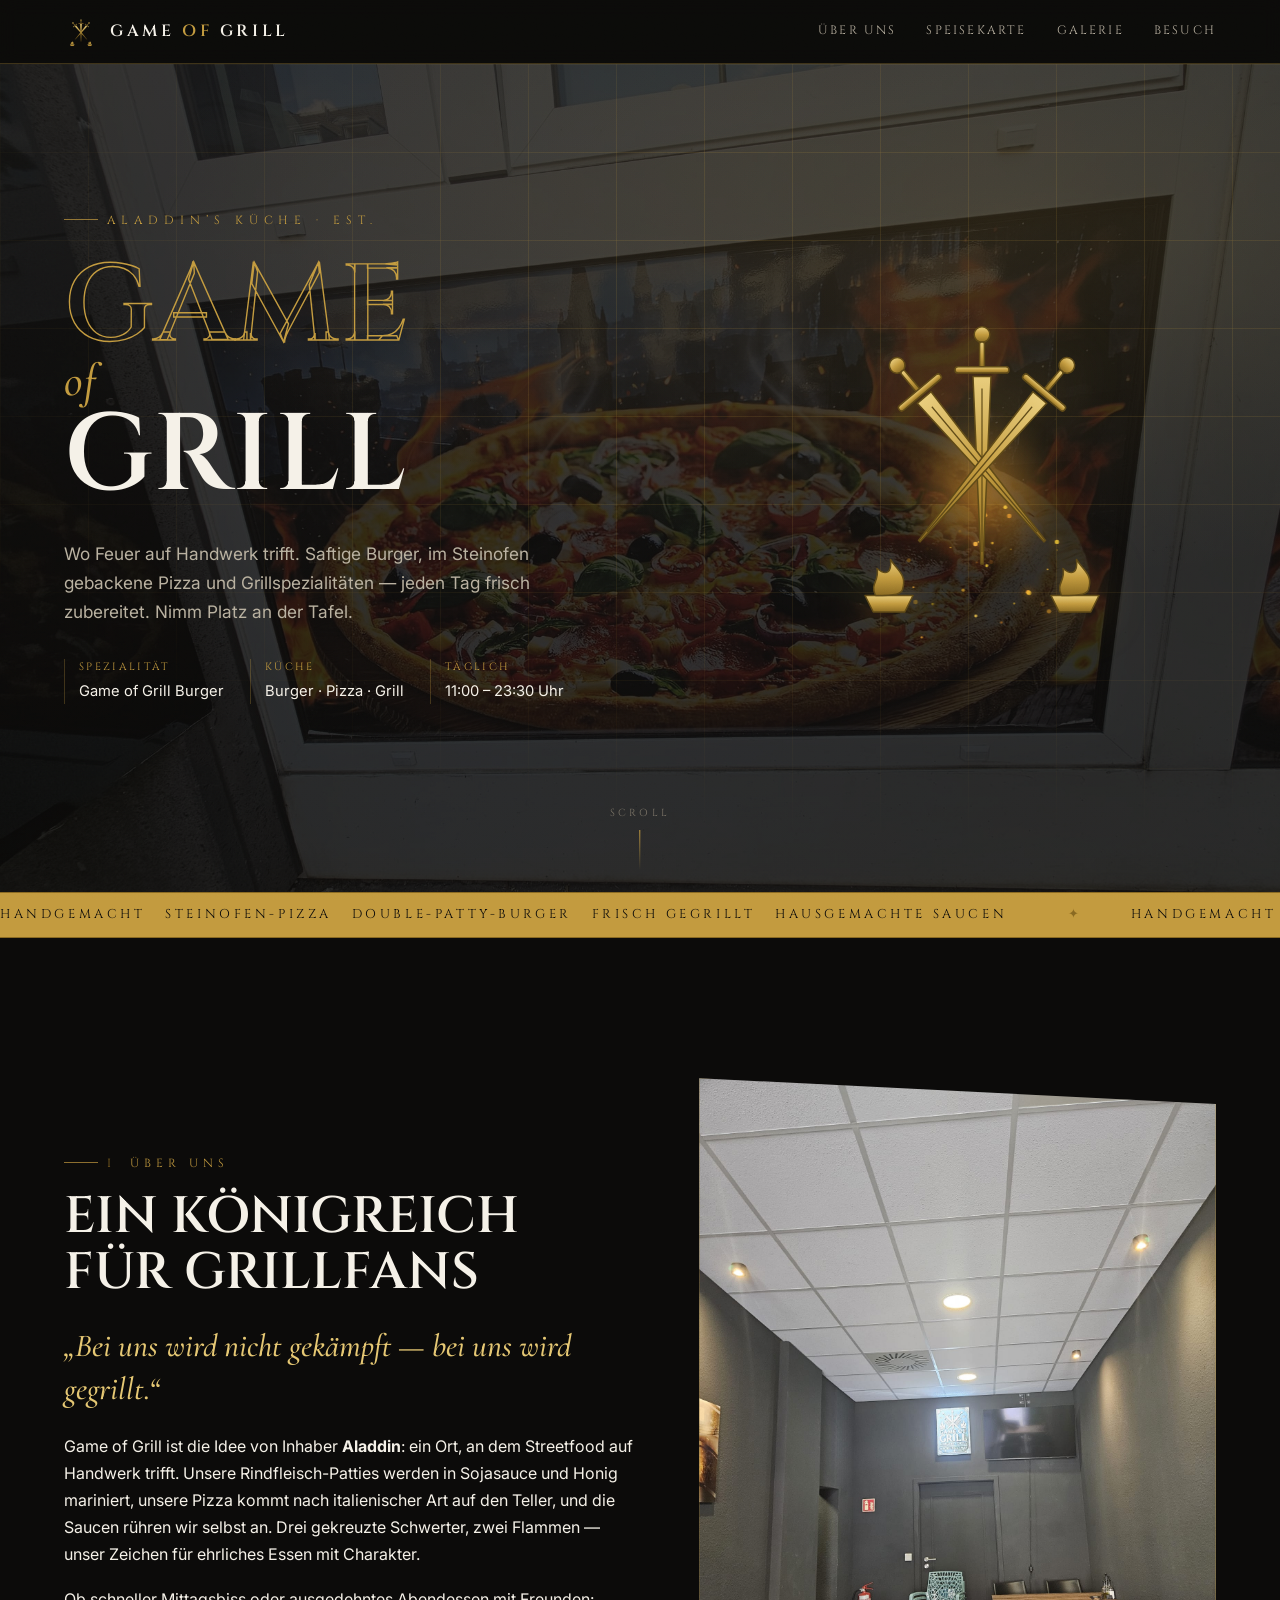
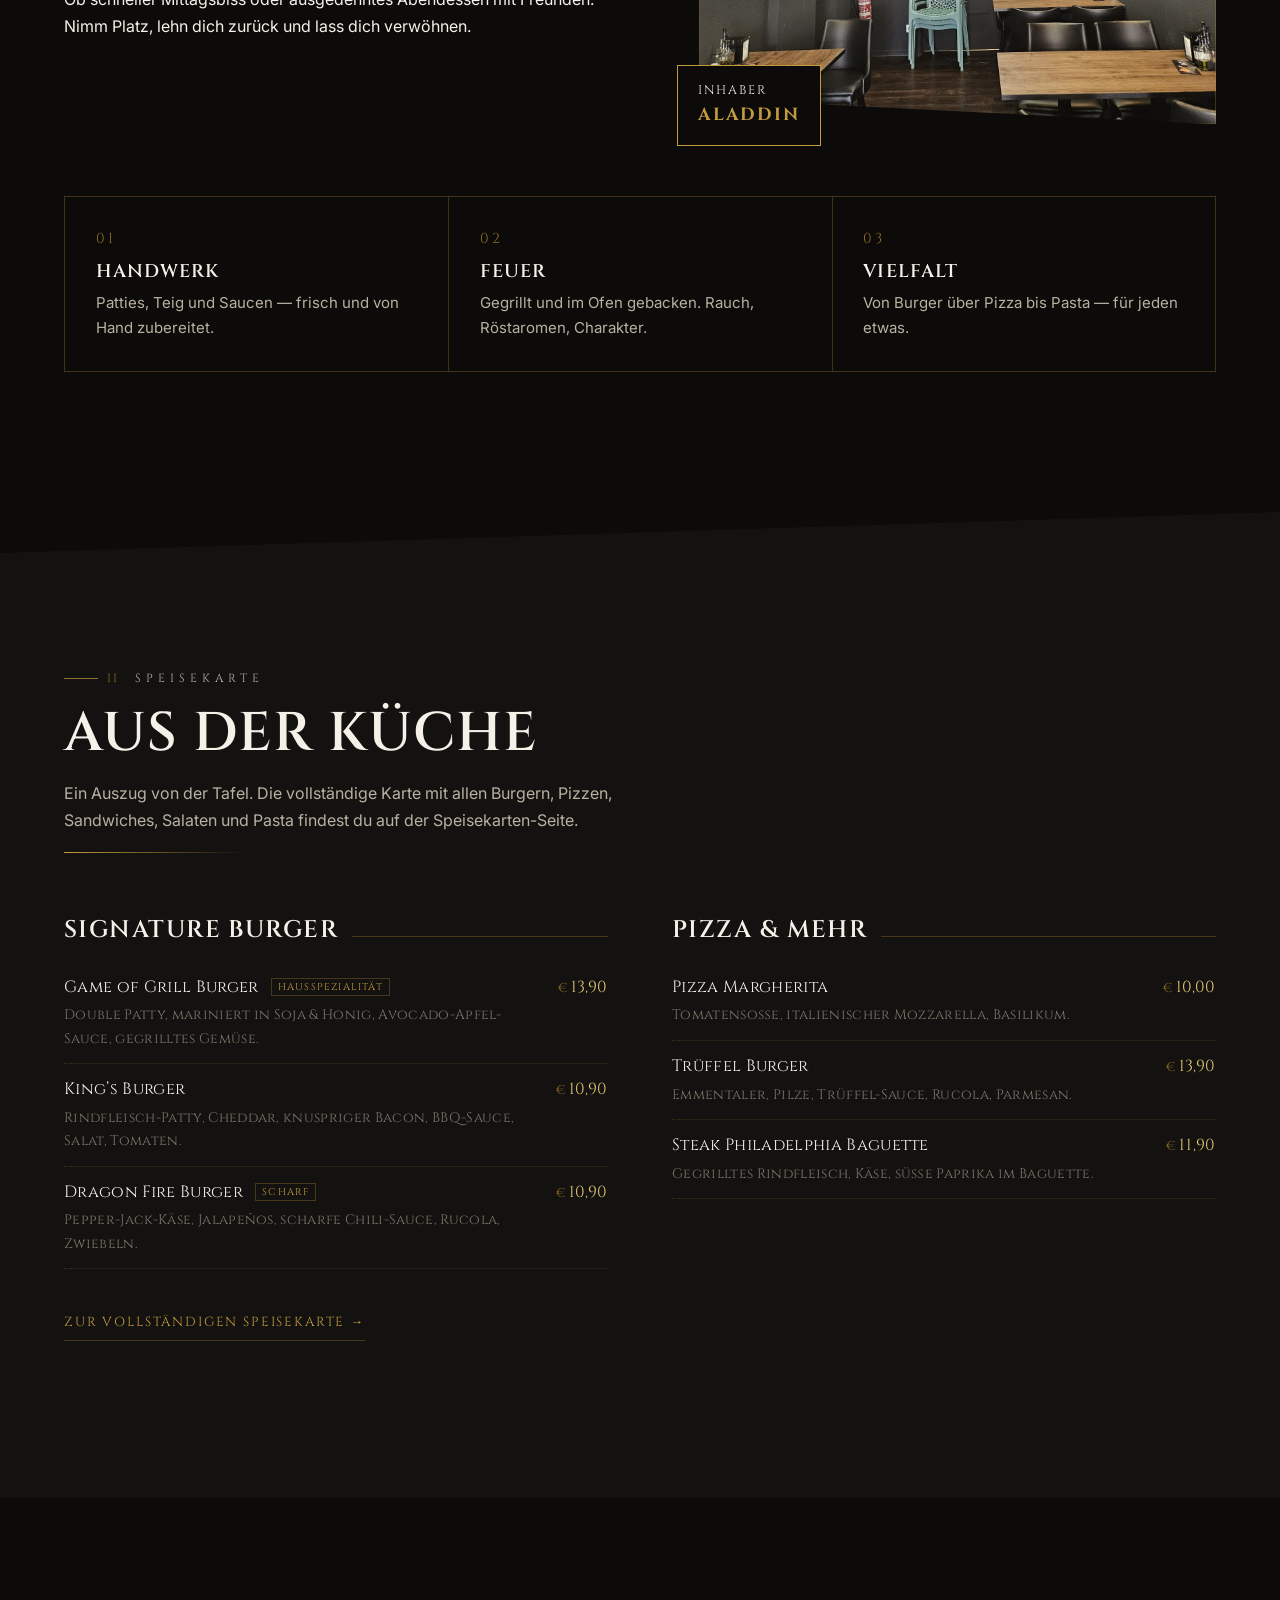
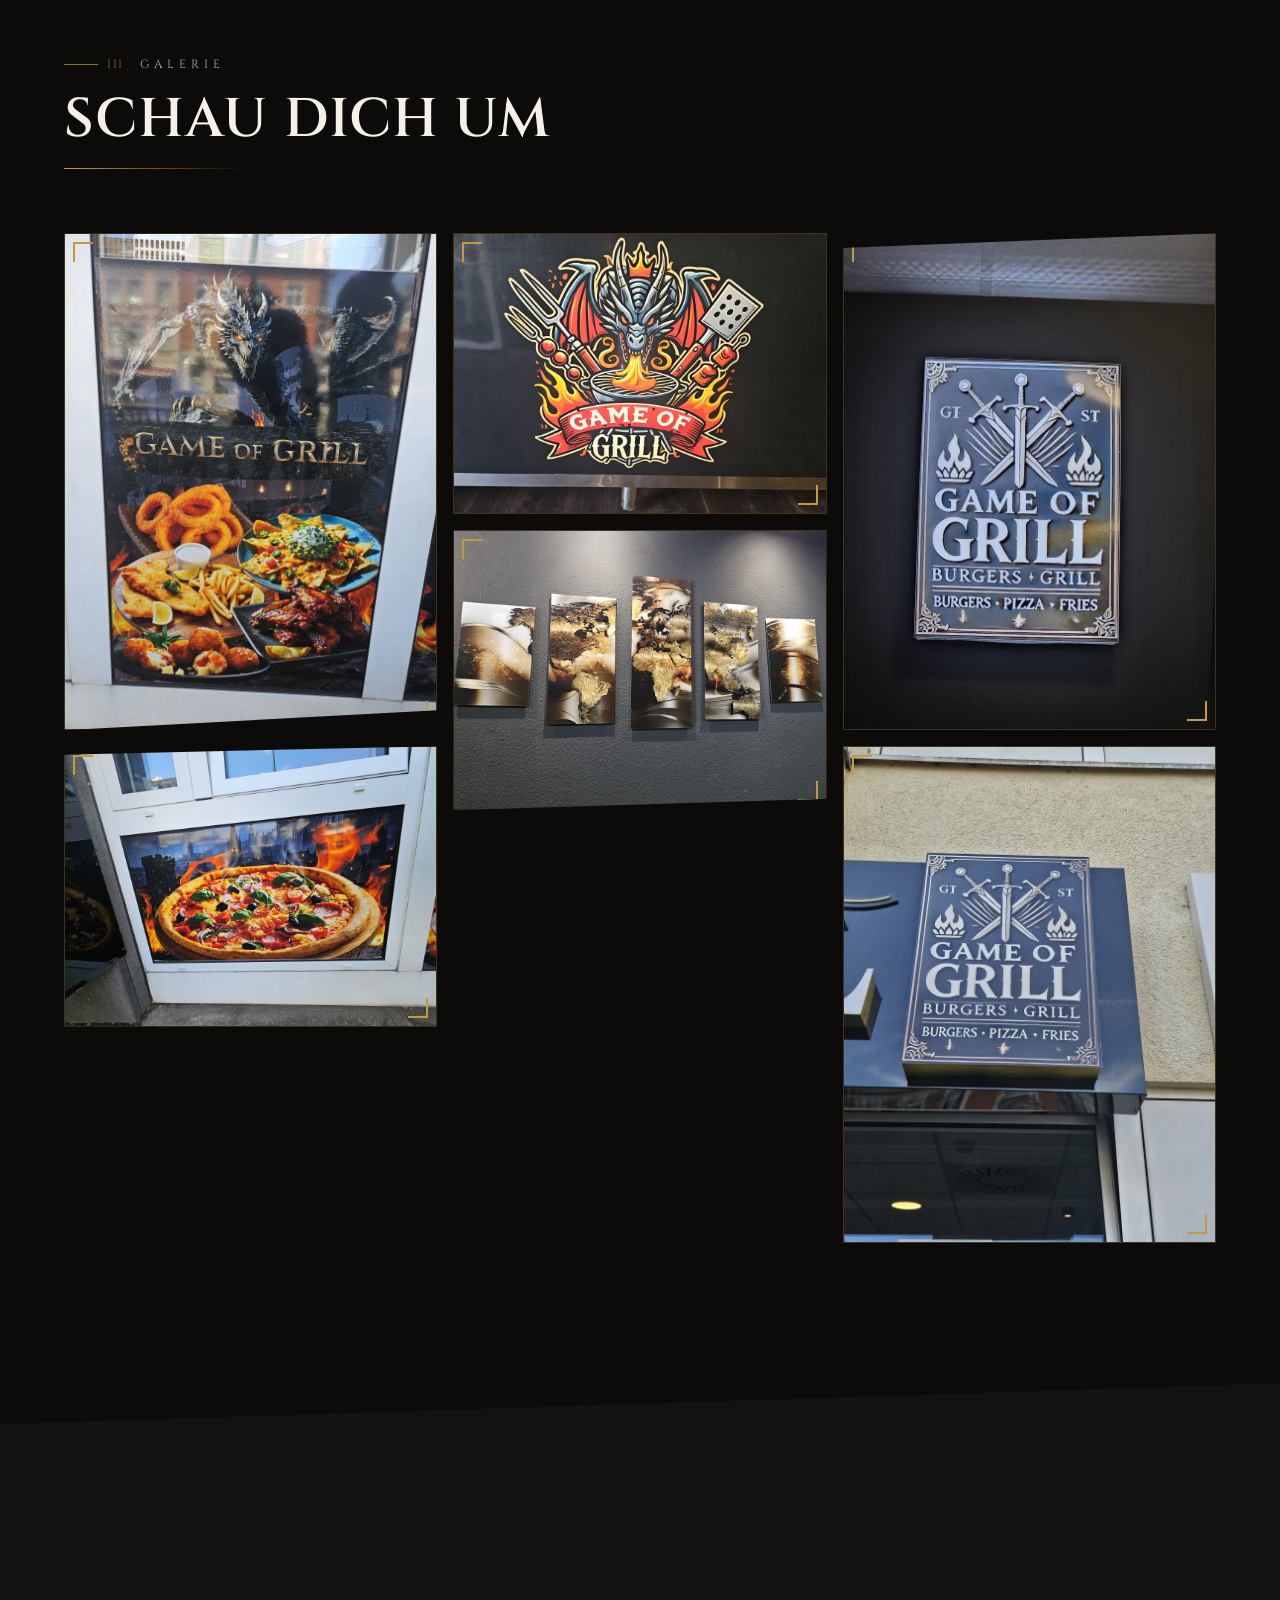
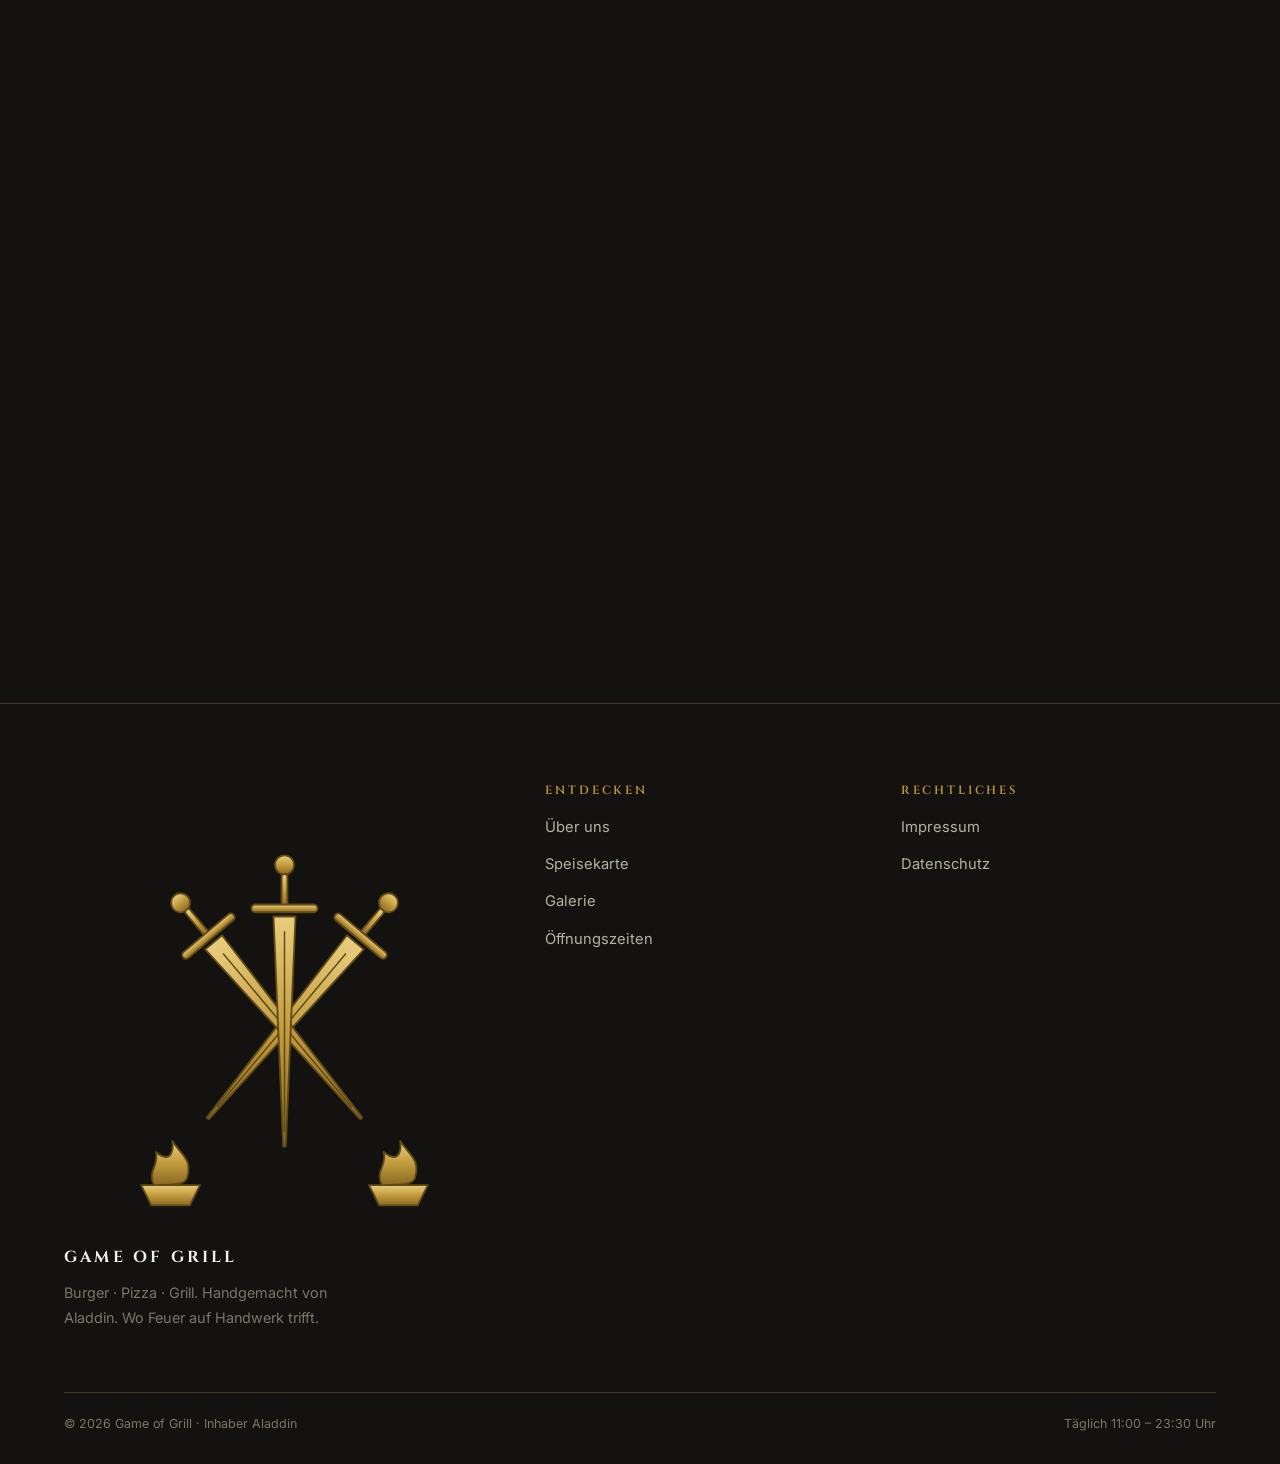
==== index.html @ 2c9c6a8c "Game of Grill Website: Startseite, Speisekarte, Impressum, Datenschutz - Individuelles Design (Schwa" ====
<!DOCTYPE html>
<html lang="de">
<head>
  <meta charset="UTF-8">
  <meta name="viewport" content="width=device-width, initial-scale=1.0">
  <title>Game of Grill — Burger, Pizza & Grill | Aladdin's Küche</title>
  <meta name="description" content="Game of Grill: handgemachte Burger, neapolitanische Pizza, Sandwiches, Pasta & Grillspezialitäten. Täglich frisch von Inhaber Aladdin. Öffnungszeiten 11:00–23:30 Uhr.">
  <meta name="theme-color" content="#0c0b0a">
  <link rel="icon" href="assets/favicon.svg" type="image/svg+xml">
  <link rel="canonical" href="https://www.game-of-grill.de/">

  <!-- Open Graph / Social -->
  <meta property="og:type" content="restaurant.restaurant">
  <meta property="og:title" content="Game of Grill — Burger, Pizza & Grill">
  <meta property="og:description" content="Handgemachte Burger, Pizza & Grillspezialitäten. Täglich 11:00–23:30 Uhr.">
  <meta property="og:image" content="images/poster-dragon-food.jpg">
  <meta property="og:locale" content="de_DE">

  <!-- Fonts -->
  <link rel="preconnect" href="https://fonts.googleapis.com">
  <link rel="preconnect" href="https://fonts.gstatic.com" crossorigin>
  <link href="https://fonts.googleapis.com/css2?family=Cinzel:wght@500;600;700&family=Cormorant+Garamond:ital,wght@0,500;0,600;1,500&family=Inter:wght@400;500;600&display=swap" rel="stylesheet">

  <link rel="stylesheet" href="css/style.css">

  <!-- SEO: strukturierte Daten -->
  <script type="application/ld+json">
  {
    "@context": "https://schema.org",
    "@type": "Restaurant",
    "name": "Game of Grill",
    "servesCuisine": ["Burger", "Pizza", "Grill", "Sandwiches", "Pasta"],
    "priceRange": "€€",
    "image": "images/poster-dragon-food.jpg",
    "url": "https://www.game-of-grill.de/",
    "email": "PLATZHALTER@game-of-grill.de",
    "founder": "Aladdin",
    "openingHoursSpecification": [{
      "@type": "OpeningHoursSpecification",
      "dayOfWeek": ["Monday","Tuesday","Wednesday","Thursday","Friday","Saturday","Sunday"],
      "opens": "11:00", "closes": "23:30"
    }],
    "address": {
      "@type": "PostalAddress",
      "streetAddress": "PLATZHALTER Straße & Hausnummer",
      "postalCode": "PLZ",
      "addressLocality": "Ort",
      "addressCountry": "DE"
    }
  }
  </script>
</head>
<body>

<!-- ============ NAV ============ -->
<header class="nav" id="nav">
  <a class="nav__brand" href="index.html" aria-label="Game of Grill Startseite">
    <img src="assets/emblem.svg" alt="" width="34" style="display:block">
    <b>Game <span>of</span> Grill</b>
  </a>
  <nav class="nav__links" id="navLinks" aria-label="Hauptnavigation">
    <a href="#ueber">Über uns</a>
    <a href="speisekarte.html">Speisekarte</a>
    <a href="#galerie">Galerie</a>
    <a href="#besuch">Besuch</a>
  </nav>
  <button class="nav__burger" id="burger" aria-label="Menü öffnen" aria-expanded="false" aria-controls="navLinks">
    <span></span><span></span><span></span>
  </button>
</header>

<!-- ============ HERO ============ -->
<section class="hero" aria-label="Willkommen bei Game of Grill">
  <div class="hero__bg" aria-hidden="true"
       style="position:absolute;inset:0;background:url('images/pizza-fire.jpg') center/cover no-repeat;opacity:.16;filter:grayscale(.2) contrast(1.05)"></div>
  <div class="hero__grid-lines" aria-hidden="true"></div>

  <div class="hero__inner">
    <div class="hero__copy">
      <p class="eyebrow hero__kicker">Aladdin&rsquo;s Küche &middot; Est.</p>
      <h1>
        <span class="fill">Game</span>
        <span class="of">of</span>
        Grill
      </h1>
      <p class="hero__lede">Wo Feuer auf Handwerk trifft. Saftige Burger, im Steinofen gebackene Pizza und Grillspezialitäten &mdash; jeden Tag frisch zubereitet. Nimm Platz an der Tafel.</p>

      <dl class="hero__meta">
        <div><dt>Spezialität</dt><dd>Game of Grill Burger</dd></div>
        <div><dt>Küche</dt><dd>Burger &middot; Pizza &middot; Grill</dd></div>
        <div><dt>Täglich</dt><dd>11:00 &ndash; 23:30 Uhr</dd></div>
      </dl>
    </div>

    <!-- Animiertes Wappen: Schwerter fächern auf, Flammen flackern, Glut steigt -->
    <div class="hero__crest" aria-hidden="true">
      <canvas id="embers"></canvas>
      <svg viewBox="0 0 240 250" class="crest-draw">
        <defs>
          <linearGradient id="hGold" x1="0" y1="0" x2="0" y2="1">
            <stop offset="0" stop-color="#e9cd7c"/><stop offset=".5" stop-color="#c39b3f"/><stop offset="1" stop-color="#8a6a22"/>
          </linearGradient>
          <g id="hero-sword" fill="url(#hGold)" stroke="#5f4a17" stroke-width="1" stroke-linejoin="round">
            <circle cx="120" cy="44" r="5.2"/>
            <rect x="118.4" y="49" width="3.2" height="18" rx="1.4"/>
            <rect x="102" y="65.5" width="36" height="4.2" rx="2.1"/>
            <path d="M114 72 L126 72 L120.7 197 L119.3 197 Z"/>
            <line x1="120" y1="80" x2="120" y2="189" stroke="#5f4a17" stroke-width=".8"/>
          </g>
          <g id="hero-brazier" fill="url(#hGold)" stroke="#5f4a17" stroke-width="1" stroke-linejoin="round">
            <path d="M-16 12 L16 12 L10.5 23 L-10.5 23 Z"/>
            <path class="flame-flicker" d="M-9 12 C-13 4 -6 2 -8 -6 C-2 -1 2 -3 1 -12 C6 -4 12 -2 9 8 C8 11 5 12 -9 12 Z"/>
          </g>
        </defs>

        <use href="#hero-sword" opacity="0">
          <animate attributeName="opacity" from="0" to="1" dur=".5s" begin=".15s" fill="freeze"/>
        </use>
        <use href="#hero-sword" opacity="0">
          <animate attributeName="opacity" from="0" to="1" dur=".4s" begin=".45s" fill="freeze"/>
          <animateTransform attributeName="transform" type="rotate" from="0 120 132" to="-40 120 132"
            dur=".9s" begin=".45s" fill="freeze" calcMode="spline" keyTimes="0;1" keySplines=".2 .7 .2 1"/>
        </use>
        <use href="#hero-sword" opacity="0">
          <animate attributeName="opacity" from="0" to="1" dur=".4s" begin=".45s" fill="freeze"/>
          <animateTransform attributeName="transform" type="rotate" from="0 120 132" to="40 120 132"
            dur=".9s" begin=".45s" fill="freeze" calcMode="spline" keyTimes="0;1" keySplines=".2 .7 .2 1"/>
        </use>
        <use href="#hero-brazier" transform="translate(58 206)" opacity="0">
          <animate attributeName="opacity" from="0" to="1" dur=".6s" begin="1.1s" fill="freeze"/>
        </use>
        <use href="#hero-brazier" transform="translate(182 206)" opacity="0">
          <animate attributeName="opacity" from="0" to="1" dur=".6s" begin="1.25s" fill="freeze"/>
        </use>
      </svg>
    </div>
  </div>

  <div class="scroll-cue" aria-hidden="true">Scroll<span></span></div>
</section>

<!-- ============ MARQUEE ============ -->
<div class="marquee" aria-hidden="true">
  <div class="marquee__track">
    <span>Handgemacht&nbsp;&nbsp; Steinofen-Pizza&nbsp;&nbsp; Double-Patty-Burger&nbsp;&nbsp; Frisch gegrillt&nbsp;&nbsp; Hausgemachte Saucen&nbsp;&nbsp;</span>
    <span>Handgemacht&nbsp;&nbsp; Steinofen-Pizza&nbsp;&nbsp; Double-Patty-Burger&nbsp;&nbsp; Frisch gegrillt&nbsp;&nbsp; Hausgemachte Saucen&nbsp;&nbsp;</span>
  </div>
</div>

<!-- ============ ÜBER UNS ============ -->
<section class="section" id="ueber">
  <div class="wrap">
    <div class="about">
      <div class="about__body reveal">
        <p class="eyebrow"><span class="roman">I</span> &nbsp;Über uns</p>
        <h2>Ein Königreich für Grillfans</h2>
        <p class="editor-quote">&bdquo;Bei uns wird nicht gekämpft &mdash; bei uns wird gegrillt.&ldquo;</p>
        <p>Game of Grill ist die Idee von Inhaber <strong>Aladdin</strong>: ein Ort, an dem Streetfood auf Handwerk trifft. Unsere Rindfleisch-Patties werden in Sojasauce und Honig mariniert, unsere Pizza kommt nach italienischer Art auf den Teller, und die Saucen rühren wir selbst an. Drei gekreuzte Schwerter, zwei Flammen &mdash; unser Zeichen für ehrliches Essen mit Charakter.</p>
        <p>Ob schneller Mittagsbiss oder ausgedehntes Abendessen mit Freunden: Nimm Platz, lehn dich zurück und lass dich verwöhnen.</p>
      </div>
      <div class="about__figure reveal">
        <div class="frame">
          <img src="images/interior.jpg" alt="Gemütlicher Gastraum von Game of Grill mit Holztischen, dunklen Wänden und beleuchtetem Logo-Schild">
        </div>
        <div class="tag">Inhaber<b>Aladdin</b></div>
      </div>
    </div>

    <div class="values reveal">
      <div class="val"><div class="num">01</div><h3>Handwerk</h3><p>Patties, Teig und Saucen &mdash; frisch und von Hand zubereitet.</p></div>
      <div class="val"><div class="num">02</div><h3>Feuer</h3><p>Gegrillt und im Ofen gebacken. Rauch, Röstaromen, Charakter.</p></div>
      <div class="val"><div class="num">03</div><h3>Vielfalt</h3><p>Von Burger über Pizza bis Pasta &mdash; für jeden etwas.</p></div>
    </div>
  </div>
</section>

<!-- ============ SPEISEKARTE-TEASER ============ -->
<section class="section section--ink2 cut-top" id="karte">
  <div class="wrap">
    <div class="section__head reveal">
      <p class="eyebrow"><span class="roman">II</span> &nbsp;Speisekarte</p>
      <h2>Aus der Küche</h2>
      <p>Ein Auszug von der Tafel. Die vollständige Karte mit allen Burgern, Pizzen, Sandwiches, Salaten und Pasta findest du auf der Speisekarten-Seite.</p>
      <div class="rule"></div>
    </div>

    <div class="menu reveal">
      <div class="menu__col">
        <div class="menu__cat"><h3>Signature Burger</h3><span class="ln"></span></div>
        <div class="dish">
          <div class="dish__name">Game of Grill Burger <span class="flag">Hausspezialität</span>
            <p class="dish__desc">Double Patty, mariniert in Soja &amp; Honig, Avocado-Apfel-Sauce, gegrilltes Gemüse.</p></div>
          <div class="dish__price">13,90</div>
        </div>
        <div class="dish">
          <div class="dish__name">King&rsquo;s Burger
            <p class="dish__desc">Rindfleisch-Patty, Cheddar, knuspriger Bacon, BBQ-Sauce, Salat, Tomaten.</p></div>
          <div class="dish__price">10,90</div>
        </div>
        <div class="dish">
          <div class="dish__name">Dragon Fire Burger <span class="flag">scharf</span>
            <p class="dish__desc">Pepper-Jack-Käse, Jalapeños, scharfe Chili-Sauce, Rucola, Zwiebeln.</p></div>
          <div class="dish__price">10,90</div>
        </div>
      </div>

      <div class="menu__col">
        <div class="menu__cat"><h3>Pizza &amp; mehr</h3><span class="ln"></span></div>
        <div class="dish">
          <div class="dish__name">Pizza Margherita
            <p class="dish__desc">Tomatensoße, italienischer Mozzarella, Basilikum.</p></div>
          <div class="dish__price">10,00</div>
        </div>
        <div class="dish">
          <div class="dish__name">Trüffel Burger
            <p class="dish__desc">Emmentaler, Pilze, Trüffel-Sauce, Rucola, Parmesan.</p></div>
          <div class="dish__price">13,90</div>
        </div>
        <div class="dish">
          <div class="dish__name">Steak Philadelphia Baguette
            <p class="dish__desc">Gegrilltes Rindfleisch, Käse, süße Paprika im Baguette.</p></div>
          <div class="dish__price">11,90</div>
        </div>
      </div>
    </div>

    <p style="margin-top:38px">
      <a href="speisekarte.html" class="legal-back" style="display:inline-flex;align-items:center;gap:10px;font-family:var(--serif);letter-spacing:.14em;text-transform:uppercase;font-size:.82rem;color:var(--gold);border-bottom:1px solid var(--line);padding-bottom:6px">
        Zur vollständigen Speisekarte &rarr;
      </a>
    </p>
  </div>
</section>

<!-- ============ GALERIE ============ -->
<section class="section" id="galerie">
  <div class="wrap">
    <div class="section__head reveal">
      <p class="eyebrow"><span class="roman">III</span> &nbsp;Galerie</p>
      <h2>Schau dich um</h2>
      <div class="rule"></div>
    </div>
    <div class="gallery reveal">
      <figure><img src="images/poster-dragon-food.jpg" alt="Game of Grill Werbeplakat mit Drache über einer Auswahl an Onion Rings, Nachos, Fish &amp; Chips und Chicken Wings"><figcaption>Die Auswahl</figcaption></figure>
      <figure><img src="images/pizza-fire.jpg" alt="Frisch gebackene Pizza mit Salami, Oliven und Basilikum vor Flammen und mittelalterlicher Stadtkulisse"><figcaption>Pizza aus dem Ofen</figcaption></figure>
      <figure><img src="images/dragon-logo.jpg" alt="Illustriertes Game of Grill Drachen-Logo mit Grillbesteck, Flammen und Schriftbanner"><figcaption>Unser Drache</figcaption></figure>
      <figure><img src="images/wall-art-worldmap.jpg" alt="Goldene Weltkarten-Wandkunst auf Glas im Gastraum von Game of Grill"><figcaption>Details im Laden</figcaption></figure>
      <figure><img src="images/emblem-sign.jpg" alt="Wappenschild mit drei gekreuzten Schwertern und Flammen sowie Schriftzug Game of Grill Burgers Pizza Fries"><figcaption>Das Wappen</figcaption></figure>
      <figure><img src="images/storefront-sign.jpg" alt="Außenschild von Game of Grill an der Fassade mit Schwerter-Wappen und Schriftzug"><figcaption>Vor der Tür</figcaption></figure>
    </div>
  </div>
</section>

<!-- ============ BESUCH / STANDORT ============ -->
<section class="section section--ink2 cut-top" id="besuch">
  <div class="wrap">
    <div class="section__head reveal">
      <p class="eyebrow"><span class="roman">IV</span> &nbsp;Besuch uns</p>
      <h2>Öffnungszeiten &amp; Standort</h2>
      <div class="rule"></div>
    </div>

    <div class="info reveal">
      <div class="hours">
        <div class="hours__row" data-day="1"><span class="day">Montag</span><span class="time">11:00 – 23:30</span></div>
        <div class="hours__row" data-day="2"><span class="day">Dienstag</span><span class="time">11:00 – 23:30</span></div>
        <div class="hours__row" data-day="3"><span class="day">Mittwoch</span><span class="time">11:00 – 23:30</span></div>
        <div class="hours__row" data-day="4"><span class="day">Donnerstag</span><span class="time">11:00 – 23:30</span></div>
        <div class="hours__row" data-day="5"><span class="day">Freitag</span><span class="time">11:00 – 23:30</span></div>
        <div class="hours__row" data-day="6"><span class="day">Samstag</span><span class="time">11:00 – 23:30</span></div>
        <div class="hours__row" data-day="0"><span class="day">Sonntag</span><span class="time">11:00 – 23:30</span></div>
      </div>

      <div class="locate">
        <span class="badge-open" id="openBadge"><span class="dot"></span><span id="openText">Öffnungszeiten prüfen</span></span>
        <h3>So findest du uns</h3>
        <address>
          <strong>Game of Grill</strong><br>
          <span style="color:var(--gold-deep)">PLATZHALTER</span> &mdash; Straße &amp; Hausnummer<br>
          <span style="color:var(--gold-deep)">PLZ</span> Ort<br><br>
          Tel.: <span style="color:var(--gold-deep)">PLATZHALTER</span><br>
          E-Mail: <a href="mailto:PLATZHALTER@game-of-grill.de">PLATZHALTER@game-of-grill.de</a>
        </address>
        <p style="color:var(--paper-mute);font-size:.84rem;margin:6px 0 0">Reine Info-Seite &mdash; keine Online-Bestellung. Wir freuen uns auf deinen Besuch vor Ort.</p>
      </div>
    </div>
  </div>
</section>

<!-- ============ FOOTER ============ -->
<footer class="footer">
  <div class="wrap">
    <div class="footer__grid">
      <div class="footer__brand">
        <img src="assets/emblem.svg" alt="Game of Grill Wappen">
        <b>Game of Grill</b>
        <p>Burger &middot; Pizza &middot; Grill. Handgemacht von Aladdin. Wo Feuer auf Handwerk trifft.</p>
      </div>
      <div>
        <h4>Entdecken</h4>
        <ul>
          <li><a href="#ueber">Über uns</a></li>
          <li><a href="speisekarte.html">Speisekarte</a></li>
          <li><a href="#galerie">Galerie</a></li>
          <li><a href="#besuch">Öffnungszeiten</a></li>
        </ul>
      </div>
      <div>
        <h4>Rechtliches</h4>
        <ul>
          <li><a href="impressum.html">Impressum</a></li>
          <li><a href="datenschutz.html">Datenschutz</a></li>
        </ul>
      </div>
    </div>
    <div class="footer__base">
      <span>&copy; <span id="year">2026</span> Game of Grill &middot; Inhaber Aladdin</span>
      <span>Täglich 11:00 &ndash; 23:30 Uhr</span>
    </div>
  </div>
</footer>

<script src="js/main.js"></script>
</body>
</html>
---- css/style.css ----
/* ============================================================
   GAME OF GRILL — Design System
   Schwarz · Off-White · Dunkelgold. Heraldik trifft Street Food.
   Bewusst gegen den generischen "KI-Look": schräge Schnitte,
   Gravur-Linien, Ledger-Speisekarte statt Card-Grid.
   ============================================================ */

:root {
  --ink:        #0c0b0a;
  --ink-2:      #141210;
  --ink-3:      #1d1a15;
  --paper:      #f5f1e8;
  --paper-dim:  #b9b1a0;
  --paper-mute: #7c7568;
  --gold:       #c39b3f;
  --gold-hi:    #e6c874;
  --gold-deep:  #8a6a22;
  --gold-soft:  rgba(195,155,63,.14);
  --line:       rgba(195,155,63,.28);

  --serif:  "Cinzel", "Trajan Pro", Georgia, serif;
  --editor: "Cormorant Garamond", Georgia, serif;
  --sans:   "Inter", system-ui, -apple-system, "Segoe UI", sans-serif;

  --wrap: 1180px;
  --gutter: clamp(20px, 5vw, 68px);
}

/* ---------- Reset-ish ---------- */
*, *::before, *::after { box-sizing: border-box; }
html { scroll-behavior: smooth; -webkit-text-size-adjust: 100%; }
body {
  margin: 0;
  background: var(--ink);
  color: var(--paper);
  font-family: var(--sans);
  font-size: clamp(16px, 1.05vw, 18px);
  line-height: 1.7;
  font-weight: 400;
  overflow-x: hidden;
  -webkit-font-smoothing: antialiased;
}
img { max-width: 100%; display: block; }
a { color: inherit; text-decoration: none; }
h1, h2, h3, h4 { font-family: var(--serif); font-weight: 600; line-height: 1.1; margin: 0; }
p { margin: 0 0 1.1em; }

/* subtile Körnung gegen die "flache CSS-Fläche" */
body::before {
  content: "";
  position: fixed; inset: 0;
  pointer-events: none; z-index: 9999;
  opacity: .05; mix-blend-mode: overlay;
  background-image: url("data:image/svg+xml;utf8,<svg xmlns='http://www.w3.org/2000/svg' width='140' height='140'><filter id='n'><feTurbulence type='fractalNoise' baseFrequency='0.9' numOctaves='2'/></filter><rect width='100%25' height='100%25' filter='url(%23n)'/></svg>");
}

.wrap { width: min(var(--wrap), 100% - var(--gutter) * 2); margin-inline: auto; }
.eyebrow {
  font-family: var(--serif);
  font-size: .74rem; letter-spacing: .42em; text-transform: uppercase;
  color: var(--gold); margin: 0 0 1rem;
  display: inline-flex; align-items: center; gap: .8em;
}
.eyebrow::before { content: ""; width: 34px; height: 1px; background: var(--gold); opacity: .7; }
.roman { color: var(--gold-deep); font-family: var(--serif); letter-spacing: .1em; }

/* schräge Trenner / Kanten */
.cut-top    { clip-path: polygon(0 3.2vw, 100% 0, 100% 100%, 0 100%); }
.cut-bottom { clip-path: polygon(0 0, 100% 0, 100% calc(100% - 3.2vw), 0 100%); }

/* ============================================================
   NAV
   ============================================================ */
.nav {
  position: sticky; top: 0; z-index: 100;
  display: flex; align-items: center; justify-content: space-between;
  padding: 14px var(--gutter);
  background: color-mix(in srgb, var(--ink) 82%, transparent);
  backdrop-filter: blur(9px);
  border-bottom: 1px solid var(--line);
  transition: padding .3s ease, background .3s ease;
}
.nav.shrunk { padding-block: 8px; background: color-mix(in srgb, var(--ink) 94%, transparent); }
.nav__brand { display: flex; align-items: center; gap: 12px; }
.nav__brand svg { width: 34px; height: auto; filter: drop-shadow(0 0 10px rgba(195,155,63,.25)); }
.nav__brand b {
  font-family: var(--serif); font-weight: 600; font-size: 1.02rem;
  letter-spacing: .22em; text-transform: uppercase;
}
.nav__brand span { color: var(--gold); }
.nav__links { display: flex; gap: 30px; align-items: center; }
.nav__links a {
  font-family: var(--serif); font-size: .76rem; letter-spacing: .18em;
  text-transform: uppercase; color: var(--paper-dim);
  position: relative; padding: 4px 0; transition: color .25s;
}
.nav__links a::after {
  content: ""; position: absolute; left: 0; bottom: -2px; height: 1px; width: 0;
  background: var(--gold); transition: width .3s ease;
}
.nav__links a:hover { color: var(--paper); }
.nav__links a:hover::after, .nav__links a[aria-current="page"]::after { width: 100%; }
.nav__links a[aria-current="page"] { color: var(--gold); }
.nav__burger { display: none; background: none; border: 0; cursor: pointer; padding: 6px; }
.nav__burger span { display: block; width: 26px; height: 2px; background: var(--gold); margin: 5px 0; transition: .3s; }

/* ============================================================
   HERO — animierte Motion-Graphic
   ============================================================ */
.hero {
  position: relative; min-height: 92vh; display: grid; align-items: center;
  padding: 8vh var(--gutter) 12vh;
  overflow: hidden;
  background:
    radial-gradient(120% 80% at 78% 18%, rgba(195,155,63,.16), transparent 55%),
    linear-gradient(180deg, var(--ink-2), var(--ink));
}
.hero__grid-lines {
  position: absolute; inset: 0; pointer-events: none; opacity: .5;
  background-image:
    linear-gradient(var(--line) 1px, transparent 1px),
    linear-gradient(90deg, var(--line) 1px, transparent 1px);
  background-size: 100% 88px, 88px 100%;
  -webkit-mask-image: radial-gradient(120% 90% at 70% 30%, #000 25%, transparent 72%);
          mask-image: radial-gradient(120% 90% at 70% 30%, #000 25%, transparent 72%);
}
.hero__inner { position: relative; z-index: 3; display: grid; grid-template-columns: 1.15fr .85fr; gap: 4vw; align-items: center; width: min(var(--wrap), 100% - 0px); margin-inline: auto; }
.hero__kicker { color: var(--gold); letter-spacing: .5em; }
.hero h1 {
  font-size: clamp(3rem, 8.5vw, 7rem);
  letter-spacing: .02em; text-transform: uppercase;
  margin: .1em 0 .3em; line-height: .92;
}
.hero h1 .of { display: block; font-family: var(--editor); font-style: italic; font-weight: 500;
  text-transform: lowercase; font-size: .42em; letter-spacing: .04em; color: var(--gold); margin: .08em 0; }
.hero h1 .fill { color: transparent; -webkit-text-stroke: 1.4px var(--gold); text-stroke: 1.4px var(--gold); }
.hero__lede { max-width: 46ch; color: var(--paper-dim); font-size: 1.08rem; }
.hero__meta { display: flex; gap: 26px; margin-top: 2rem; flex-wrap: wrap; }
.hero__meta div { border-left: 1px solid var(--line); padding-left: 14px; }
.hero__meta dt { font-family: var(--serif); font-size: .66rem; letter-spacing: .22em; text-transform: uppercase; color: var(--gold); }
.hero__meta dd { margin: 2px 0 0; font-size: .92rem; color: var(--paper); }

/* animiertes Wappen + Ember-Canvas */
.hero__crest { position: relative; justify-self: center; width: min(360px, 74vw); aspect-ratio: 3/3.6; }
.hero__crest svg { position: relative; z-index: 2; width: 100%; height: 100%; overflow: visible;
  filter: drop-shadow(0 0 26px rgba(195,155,63,.28)); }
.hero__crest canvas { position: absolute; inset: -14% -8% auto -8%; width: 116%; height: 130%; z-index: 1; }
.hero__crest::after { /* Glut-Schein hinter Flamme */
  content: ""; position: absolute; left: 50%; top: 58%; width: 46%; aspect-ratio: 1;
  transform: translate(-50%,-50%);
  background: radial-gradient(circle, rgba(230,150,45,.55), transparent 68%);
  filter: blur(10px); z-index: 0; animation: emberGlow 2.6s ease-in-out infinite;
}
@keyframes emberGlow { 0%,100% { opacity: .55; transform: translate(-50%,-50%) scale(1); } 50% { opacity: .9; transform: translate(-50%,-52%) scale(1.12); } }

/* Stroke-Reveal des Wappens */
.crest-draw path, .crest-draw line, .crest-draw circle { }
.crest-draw .stroke {
  stroke-dasharray: var(--len, 600); stroke-dashoffset: var(--len, 600);
  animation: drawIn 1.5s cubic-bezier(.7,0,.3,1) forwards;
}
@keyframes drawIn { to { stroke-dashoffset: 0; } }
.crest-draw .fade { opacity: 0; animation: fadeUp .9s ease forwards; }
@keyframes fadeUp { to { opacity: 1; } }
.flame-flicker { transform-origin: 50% 90%; animation: flicker 1.7s ease-in-out infinite; }
@keyframes flicker {
  0%,100% { transform: scaleY(1) scaleX(1) skewX(0deg); }
  25% { transform: scaleY(1.05) scaleX(.98) skewX(-1.5deg); }
  60% { transform: scaleY(.96) scaleX(1.03) skewX(1.5deg); }
}

.scroll-cue { position: absolute; bottom: 22px; left: 50%; transform: translateX(-50%); z-index: 4;
  font-family: var(--serif); font-size: .64rem; letter-spacing: .3em; text-transform: uppercase; color: var(--paper-mute);
  display: flex; flex-direction: column; align-items: center; gap: 8px; }
.scroll-cue span { width: 1px; height: 40px; background: linear-gradient(var(--gold), transparent); animation: cueDrop 1.8s ease-in-out infinite; }
@keyframes cueDrop { 0%,100% { transform: scaleY(.5); opacity: .4; transform-origin: top; } 50% { transform: scaleY(1); opacity: 1; transform-origin: top; } }

/* ============================================================
   Laufband / Marquee-Banner
   ============================================================ */
.marquee { background: var(--gold); color: var(--ink); overflow: hidden; border-block: 1px solid var(--gold-deep); }
.marquee__track { display: flex; gap: 3rem; white-space: nowrap; padding: 11px 0;
  font-family: var(--serif); font-size: .8rem; letter-spacing: .28em; text-transform: uppercase;
  animation: slide 32s linear infinite; will-change: transform; }
.marquee__track span { display: inline-flex; align-items: center; gap: 3rem; }
.marquee__track span::after { content: "✦"; color: var(--gold-deep); }
@keyframes slide { from { transform: translateX(0); } to { transform: translateX(-50%); } }

/* ============================================================
   Sektionen allgemein
   ============================================================ */
.section { padding: clamp(70px, 11vw, 140px) 0; position: relative; }
.section--ink2 { background: var(--ink-2); }
.section__head { max-width: 720px; margin-bottom: clamp(36px, 6vw, 64px); }
.section__head h2 { font-size: clamp(2rem, 4.6vw, 3.4rem); text-transform: uppercase; letter-spacing: .02em; }
.section__head p { color: var(--paper-dim); margin-top: 1rem; max-width: 56ch; }
.rule { height: 1px; background: linear-gradient(90deg, var(--gold), transparent); margin-top: 18px; width: 180px; }

/* ---------- ÜBER UNS (asymmetrisch, überlappend) ---------- */
.about { display: grid; grid-template-columns: 1.05fr .95fr; gap: clamp(30px, 5vw, 76px); align-items: center; }
.about__body h2 { font-size: clamp(2rem, 4.4vw, 3.2rem); text-transform: uppercase; }
.about__body .editor-quote {
  font-family: var(--editor); font-style: italic; font-size: clamp(1.4rem, 2.6vw, 2rem);
  line-height: 1.35; color: var(--gold-hi); margin: 1.4rem 0; font-weight: 500;
}
.about__figure { position: relative; }
.about__figure .frame { position: relative; aspect-ratio: 4/5; overflow: hidden;
  clip-path: polygon(0 0, 100% 4%, 100% 100%, 0 96%); }
.about__figure .frame::after { content: ""; position: absolute; inset: 0; box-shadow: inset 0 0 0 1px var(--line); }
.about__figure .tag {
  position: absolute; bottom: -22px; left: -22px; z-index: 3;
  background: var(--ink); border: 1px solid var(--gold); padding: 14px 20px;
  font-family: var(--serif); text-transform: uppercase; letter-spacing: .16em; font-size: .78rem;
}
.about__figure .tag b { color: var(--gold); display: block; font-size: 1.1rem; letter-spacing: .1em; }

/* Werte-Reihe: schräge Streifen statt Cards */
.values { display: grid; grid-template-columns: repeat(3, 1fr); gap: 0; margin-top: clamp(40px,6vw,72px); border: 1px solid var(--line); }
.values .val { padding: 30px clamp(18px,2.4vw,34px); position: relative; }
.values .val + .val { border-left: 1px solid var(--line); }
.values .val .num { font-family: var(--serif); color: var(--gold-deep); font-size: .9rem; letter-spacing: .2em; }
.values .val h3 { font-size: 1.15rem; text-transform: uppercase; letter-spacing: .06em; margin: 10px 0 8px; }
.values .val p { color: var(--paper-dim); font-size: .94rem; margin: 0; }
.values .val::before { content: ""; position: absolute; top: 0; left: 0; width: 100%; height: 3px;
  background: var(--gold); transform: scaleX(0); transform-origin: left; transition: transform .4s ease; }
.values .val:hover::before { transform: scaleX(1); }

/* ============================================================
   SPEISEKARTE — Ledger/Menü-Rolle statt Card-Grid
   ============================================================ */
.menu-note {
  display: inline-flex; align-items: center; gap: 10px; margin-bottom: 30px;
  border: 1px dashed var(--gold); padding: 9px 16px; border-radius: 0;
  font-size: .82rem; color: var(--gold-hi); background: var(--gold-soft);
  font-family: var(--serif); letter-spacing: .04em; text-transform: uppercase;
}
.menu { display: grid; grid-template-columns: 1fr 1fr; gap: clamp(30px, 5vw, 72px); }
.menu__col { position: relative; }
.menu__cat { display: flex; align-items: baseline; gap: 14px; margin: 34px 0 18px; }
.menu__cat:first-child { margin-top: 0; }
.menu__cat h3 { font-size: 1.5rem; text-transform: uppercase; letter-spacing: .06em; white-space: nowrap; }
.menu__cat .ln { flex: 1; height: 1px; background: var(--line); }
.menu__cat .ic { width: 22px; color: var(--gold); }
.dish { display: grid; grid-template-columns: 1fr auto; align-items: baseline; gap: 6px 12px; padding: 12px 0; border-bottom: 1px dotted rgba(195,155,63,.22); }
.dish__name { font-family: var(--serif); font-size: 1.02rem; letter-spacing: .02em; }
.dish__name .flag { font-size: .62rem; color: var(--gold); border: 1px solid var(--line); padding: 1px 6px; margin-left: 8px; vertical-align: middle; letter-spacing: .12em; text-transform: uppercase; }
.dish__desc { grid-column: 1 / 2; color: var(--paper-mute); font-size: .86rem; margin: 3px 0 0; }
.dish__price { font-family: var(--serif); color: var(--gold-hi); font-size: 1rem; letter-spacing: .04em; align-self: start; }
.dish__price::before { content: "€ "; color: var(--gold-deep); font-size: .8em; }

.legend { margin-top: 40px; padding-top: 18px; border-top: 1px solid var(--line); color: var(--paper-mute); font-size: .8rem; }
.legend b { color: var(--gold); }

/* ============================================================
   GALERIE — versetztes Masonry, schräge Rahmen
   ============================================================ */
.gallery { columns: 3; column-gap: 16px; }
.gallery figure { break-inside: avoid; margin: 0 0 16px; position: relative; overflow: hidden;
  border: 1px solid var(--line); }
.gallery figure:nth-child(3n+1) { clip-path: polygon(0 0, 100% 0, 100% 96%, 0 100%); }
.gallery figure:nth-child(3n+2) { clip-path: polygon(0 3%, 100% 0, 100% 100%, 0 100%); }
.gallery .ph { aspect-ratio: var(--ar, 1); }
.gallery figure:nth-child(3n+1) .ph { --ar: 4/5; }
.gallery figure:nth-child(3n+2) .ph { --ar: 1; }
.gallery figure:nth-child(3n+3) .ph { --ar: 4/3.4; }
.gallery figcaption {
  position: absolute; left: 12px; bottom: 12px; z-index: 3;
  font-family: var(--serif); font-size: .64rem; letter-spacing: .18em; text-transform: uppercase;
  color: var(--paper); background: rgba(12,11,10,.6); padding: 5px 10px; border-left: 2px solid var(--gold);
  opacity: 0; transform: translateY(8px); transition: .35s ease;
}
.gallery figure:hover figcaption { opacity: 1; transform: none; }
.gallery figure img { transition: transform .6s ease; width: 100%; height: 100%; object-fit: cover; }
.gallery figure:hover img { transform: scale(1.05); }
/* Gold-Eckwinkel */
.gallery figure::before, .gallery figure::after { content: ""; position: absolute; width: 20px; height: 20px; z-index: 2; pointer-events: none; }
.gallery figure::before { top: 8px; left: 8px; border-top: 2px solid var(--gold); border-left: 2px solid var(--gold); }
.gallery figure::after  { bottom: 8px; right: 8px; border-bottom: 2px solid var(--gold); border-right: 2px solid var(--gold); }

/* Platzhalter-Optik (dunkles Wappenmuster) */
.ph {
  background:
    radial-gradient(60% 60% at 50% 40%, rgba(195,155,63,.10), transparent 70%),
    repeating-linear-gradient(135deg, rgba(195,155,63,.05) 0 2px, transparent 2px 16px),
    var(--ink-3);
  position: relative; display: grid; place-items: center;
}
.ph::after { content: attr(data-label); font-family: var(--serif); font-size: .6rem; letter-spacing: .24em;
  text-transform: uppercase; color: var(--gold-deep); padding: 4px 8px; }
.ph svg { width: 42%; opacity: .25; }

/* ============================================================
   INFO — Standort & Öffnungszeiten (Banner)
   ============================================================ */
.info { display: grid; grid-template-columns: 1.1fr .9fr; gap: clamp(30px,5vw,64px); align-items: stretch; }
.hours { border: 1px solid var(--line); }
.hours__row { display: flex; justify-content: space-between; padding: 14px 22px; border-bottom: 1px solid var(--line);
  font-size: .95rem; }
.hours__row:last-child { border-bottom: 0; }
.hours__row.is-open { background: var(--gold-soft); }
.hours__row .day { font-family: var(--serif); letter-spacing: .08em; text-transform: uppercase; font-size: .82rem; }
.hours__row .time { color: var(--paper-dim); }
.hours__row .time.closed { color: var(--gold-deep); }
.locate { display: flex; flex-direction: column; justify-content: center; gap: 8px; padding: 30px; border: 1px solid var(--line); background: var(--ink); }
.locate h3 { font-size: 1.4rem; text-transform: uppercase; }
.locate address { font-style: normal; color: var(--paper-dim); line-height: 1.9; }
.locate a { color: var(--gold-hi); border-bottom: 1px solid var(--line); }
.badge-open { display: inline-flex; align-items: center; gap: 8px; font-family: var(--serif); font-size: .74rem;
  letter-spacing: .2em; text-transform: uppercase; color: var(--gold); }
.badge-open .dot { width: 8px; height: 8px; border-radius: 50%; background: var(--gold); box-shadow: 0 0 0 0 var(--gold); animation: pulse 2s infinite; }
@keyframes pulse { 0% { box-shadow: 0 0 0 0 rgba(195,155,63,.6);} 70% { box-shadow: 0 0 0 10px rgba(195,155,63,0);} 100% { box-shadow: 0 0 0 0 rgba(195,155,63,0);} }

/* ============================================================
   Handgemachte SVG-Badges (statt generischer Icons)
   ============================================================ */
.stamp { display: inline-grid; place-items: center; }
.stamp svg { width: 100%; height: auto; }

/* ============================================================
   FOOTER
   ============================================================ */
.footer { background: var(--ink-2); border-top: 1px solid var(--line); padding: clamp(50px,7vw,80px) 0 30px; }
.footer__grid { display: grid; grid-template-columns: 1.4fr 1fr 1fr; gap: 40px; }
.footer__brand svg { width: 54px; margin-bottom: 14px; }
.footer__brand b { font-family: var(--serif); letter-spacing: .2em; text-transform: uppercase; display: block; font-size: 1rem; }
.footer__brand p { color: var(--paper-mute); font-size: .9rem; margin-top: 10px; max-width: 34ch; }
.footer h4 { font-size: .74rem; letter-spacing: .24em; text-transform: uppercase; color: var(--gold); margin-bottom: 16px; }
.footer ul { list-style: none; margin: 0; padding: 0; display: grid; gap: 10px; }
.footer ul a { color: var(--paper-dim); font-size: .92rem; transition: color .2s; }
.footer ul a:hover { color: var(--gold-hi); }
.footer__base { display: flex; justify-content: space-between; flex-wrap: wrap; gap: 12px;
  margin-top: 46px; padding-top: 20px; border-top: 1px solid var(--line);
  color: var(--paper-mute); font-size: .78rem; }
.footer__base a { color: var(--paper-mute); }
.footer__base a:hover { color: var(--gold); }

/* ============================================================
   Rechtstexte (Impressum / Datenschutz)
   ============================================================ */
.legal { padding: clamp(50px,8vw,110px) 0; }
.legal .wrap { max-width: 820px; }
.legal h1 { font-size: clamp(2rem,5vw,3rem); text-transform: uppercase; margin-bottom: .4em; }
.legal h2 { font-family: var(--serif); font-size: 1.3rem; text-transform: uppercase; letter-spacing: .04em;
  color: var(--gold); margin: 2.4em 0 .6em; }
.legal h3 { font-family: var(--serif); font-size: 1.02rem; color: var(--paper); margin: 1.6em 0 .4em; }
.legal p, .legal li { color: var(--paper-dim); }
.legal ul { padding-left: 1.2em; }
.legal .placeholder { color: var(--ink); background: var(--gold); padding: 1px 8px; font-family: var(--sans);
  font-weight: 600; font-size: .82em; letter-spacing: .02em; }
.legal .back { display: inline-flex; align-items: center; gap: 8px; margin-top: 3em; color: var(--gold);
  font-family: var(--serif); letter-spacing: .12em; text-transform: uppercase; font-size: .8rem; }

/* ============================================================
   Reveal-on-scroll
   ============================================================ */
.reveal { opacity: 0; transform: translateY(26px); transition: opacity .8s ease, transform .8s cubic-bezier(.2,.7,.2,1); }
.reveal.in { opacity: 1; transform: none; }

/* ============================================================
   Responsive
   ============================================================ */
@media (max-width: 900px) {
  .hero__inner { grid-template-columns: 1fr; gap: 6vh; }
  .hero__crest { grid-row: 1; width: min(260px, 60vw); }
  .about, .info, .menu { grid-template-columns: 1fr; }
  .values { grid-template-columns: 1fr; }
  .values .val + .val { border-left: 0; border-top: 1px solid var(--line); }
  .gallery { columns: 2; }
  .footer__grid { grid-template-columns: 1fr 1fr; }
  .footer__brand { grid-column: 1 / -1; }
  .nav__links { position: fixed; inset: 0 0 0 auto; width: min(320px, 82vw); flex-direction: column;
    justify-content: center; align-items: flex-start; gap: 26px; padding: 40px;
    background: var(--ink-2); border-left: 1px solid var(--line);
    transform: translateX(100%); transition: transform .4s cubic-bezier(.6,0,.2,1); }
  .nav__links.open { transform: none; }
  .nav__links a { font-size: 1rem; }
  .nav__burger { display: block; z-index: 101; }
  .nav.menu-open .nav__burger span:nth-child(1) { transform: translateY(7px) rotate(45deg); }
  .nav.menu-open .nav__burger span:nth-child(2) { opacity: 0; }
  .nav.menu-open .nav__burger span:nth-child(3) { transform: translateY(-7px) rotate(-45deg); }
}
@media (max-width: 560px) {
  .gallery { columns: 1; }
  .footer__grid { grid-template-columns: 1fr; }
  .hero__meta { gap: 16px; }
}

@media (prefers-reduced-motion: reduce) {
  *, *::before, *::after { animation-duration: .001ms !important; animation-iteration-count: 1 !important; transition-duration: .001ms !important; }
  .reveal { opacity: 1; transform: none; }
  html { scroll-behavior: auto; }
}
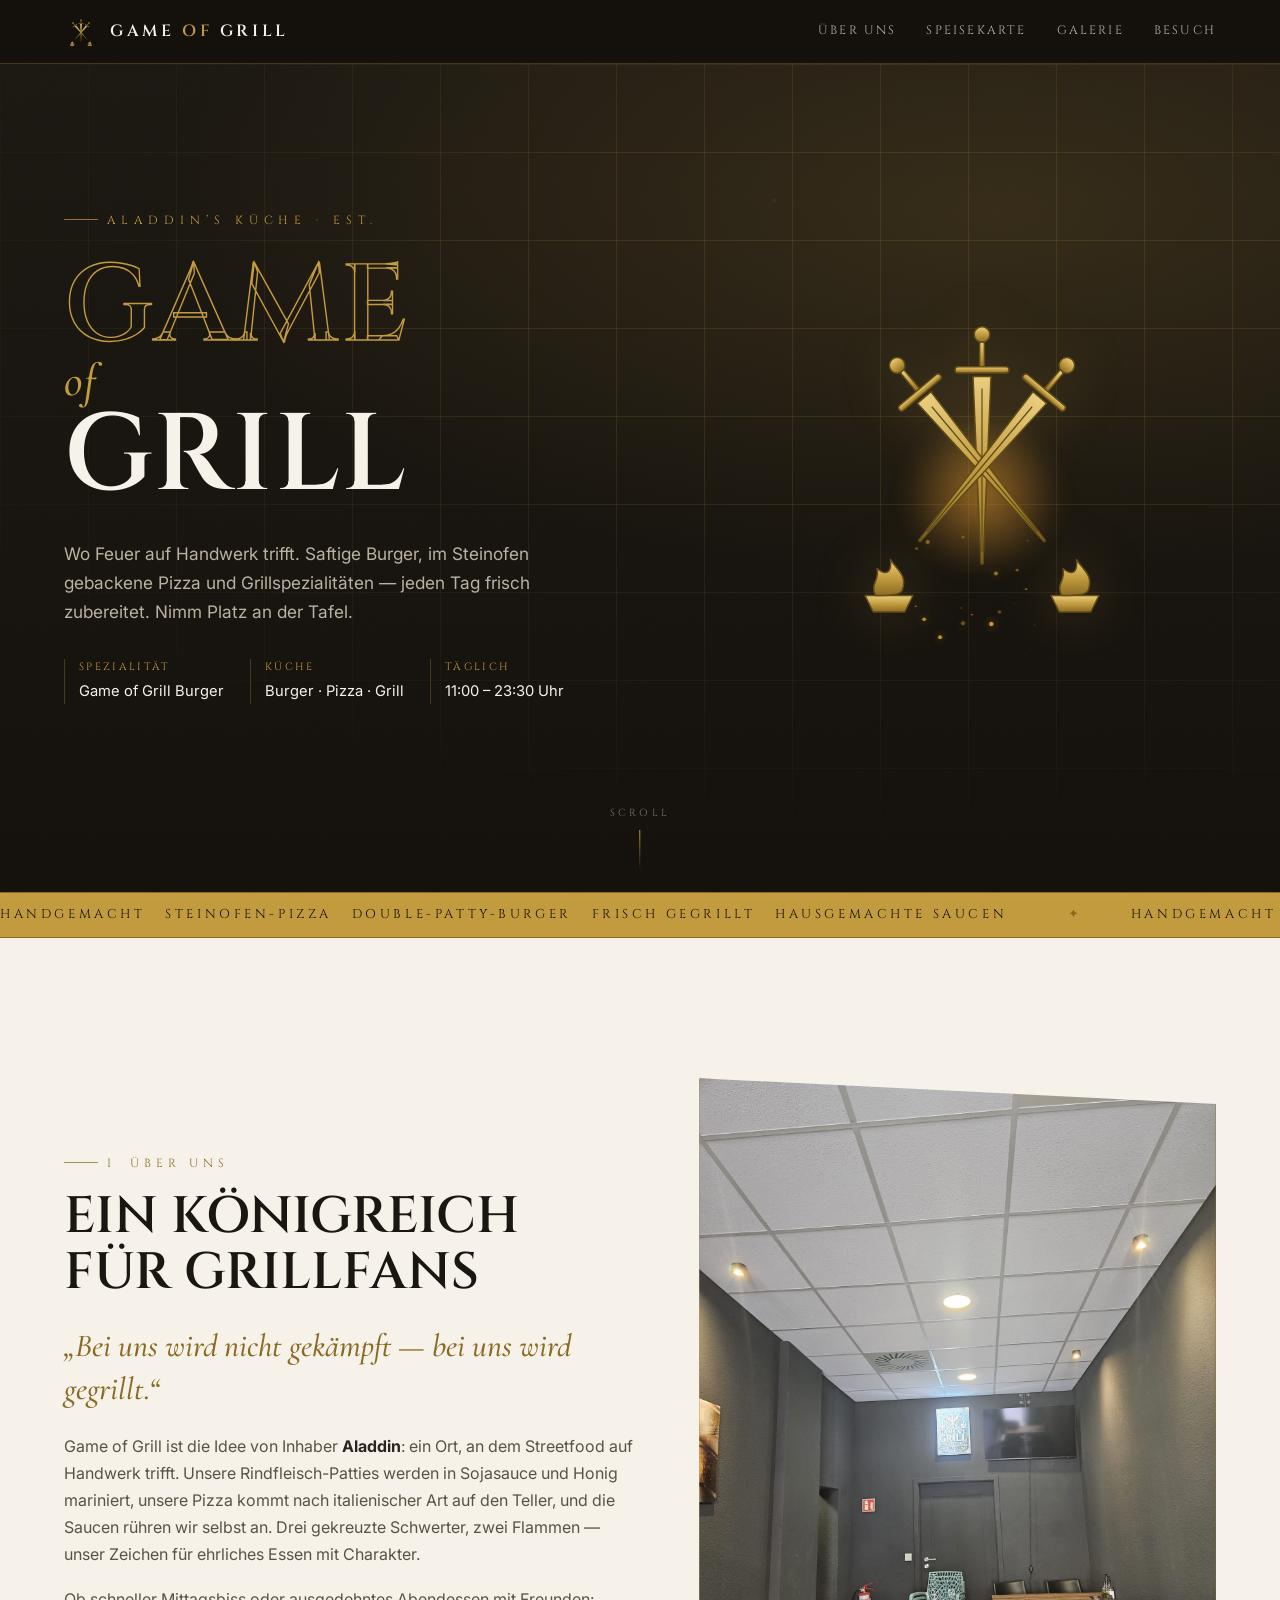
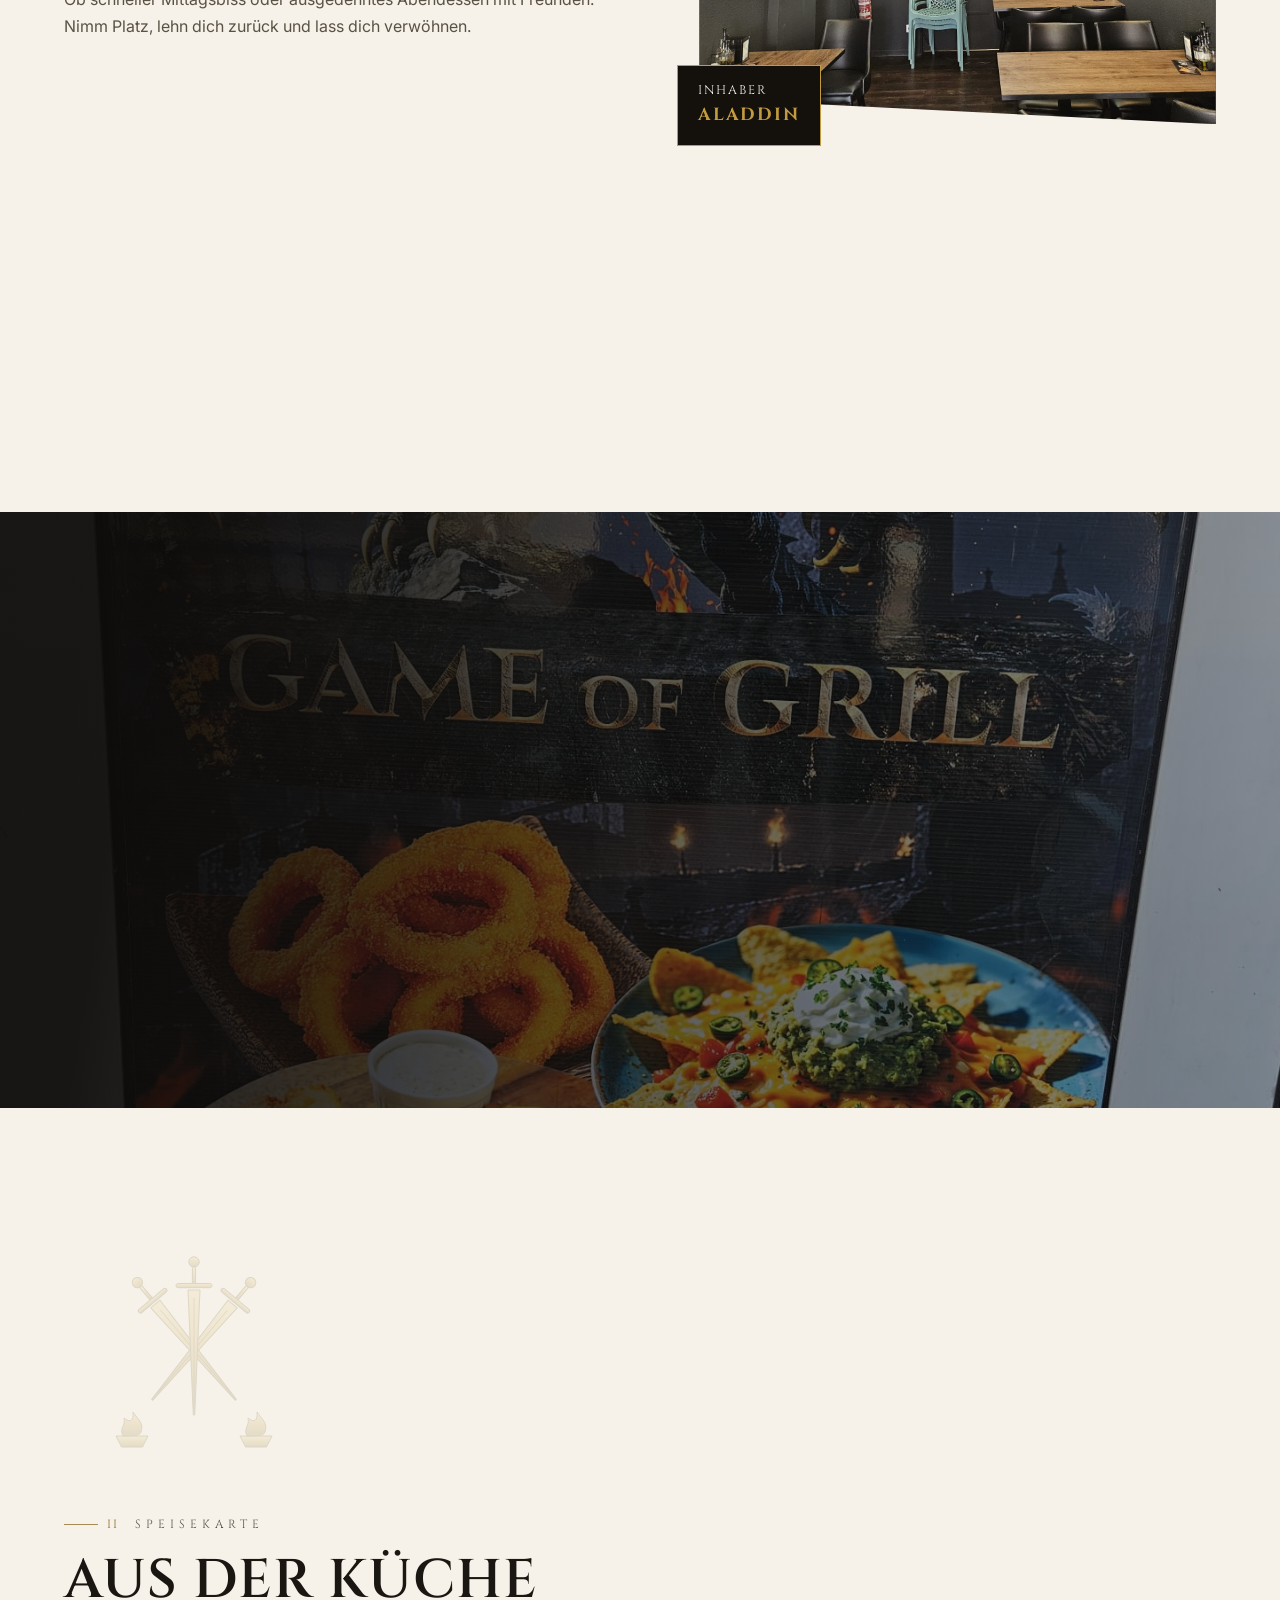
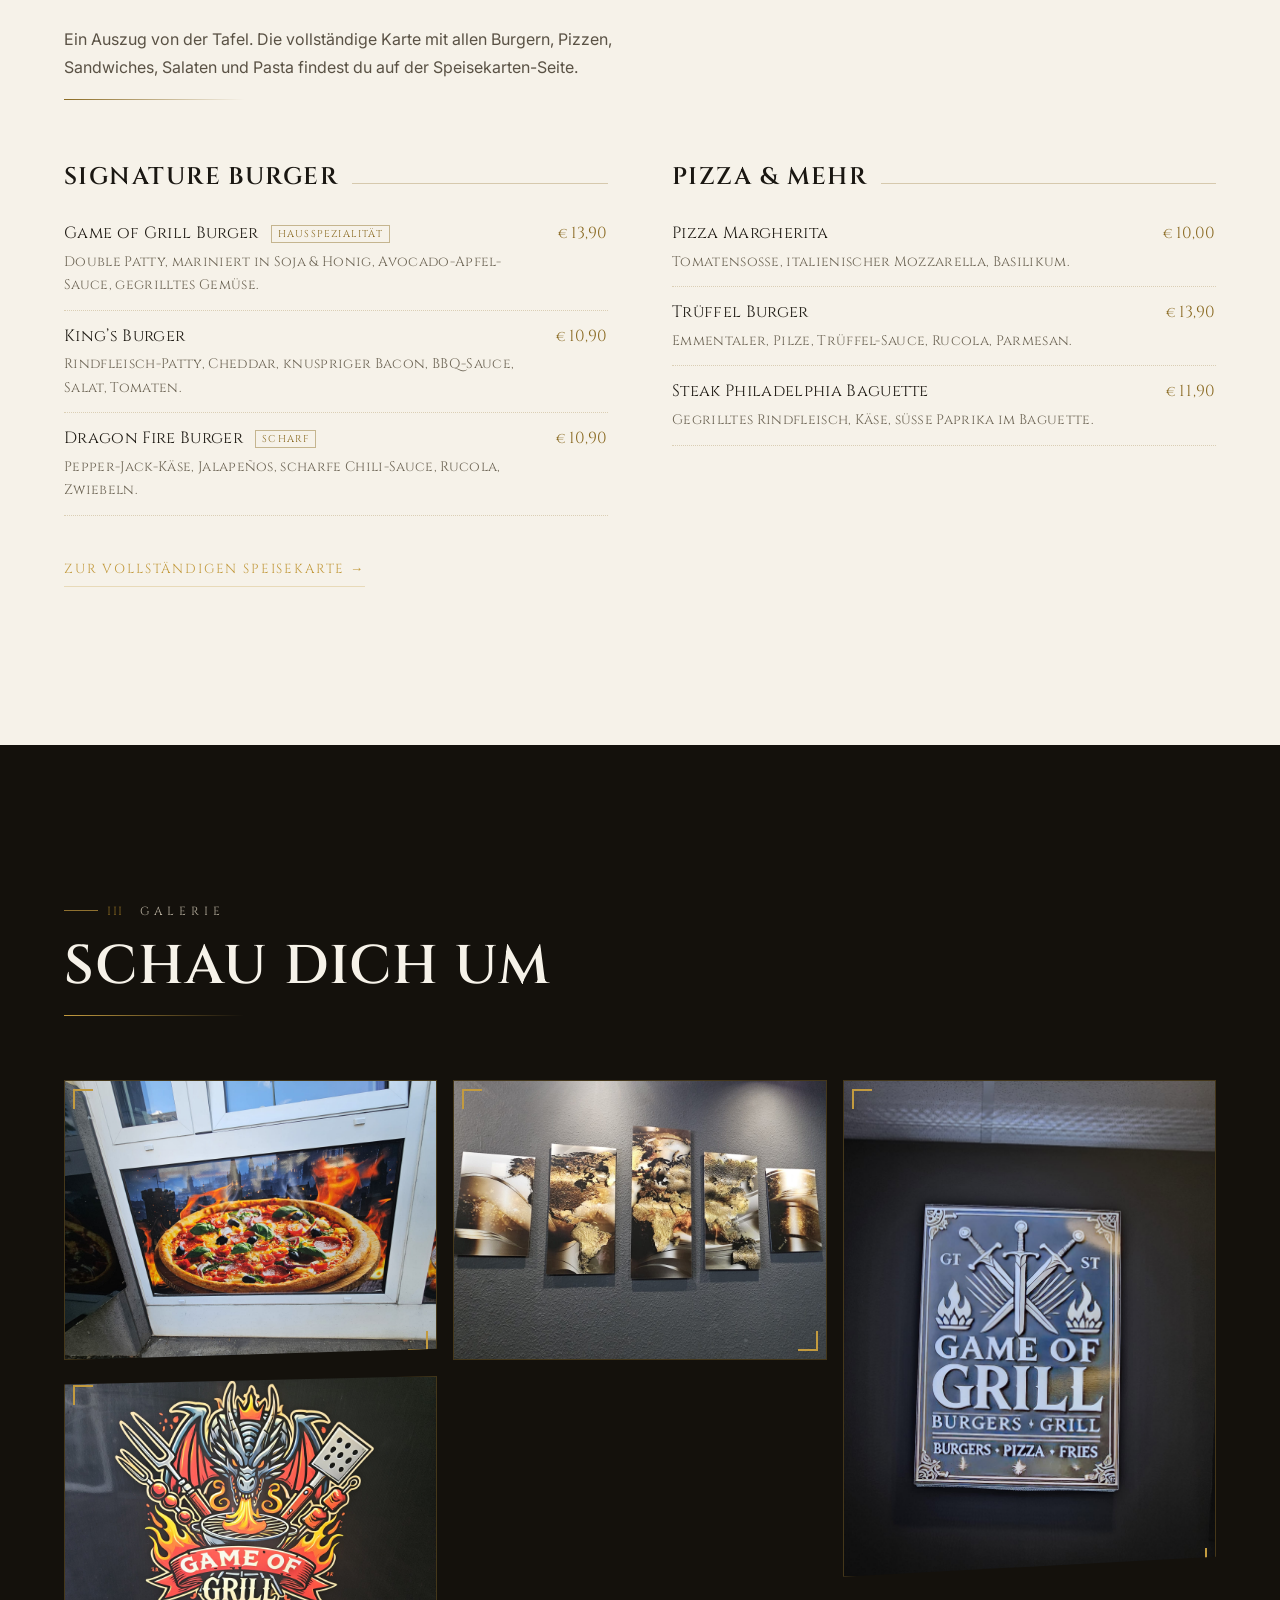
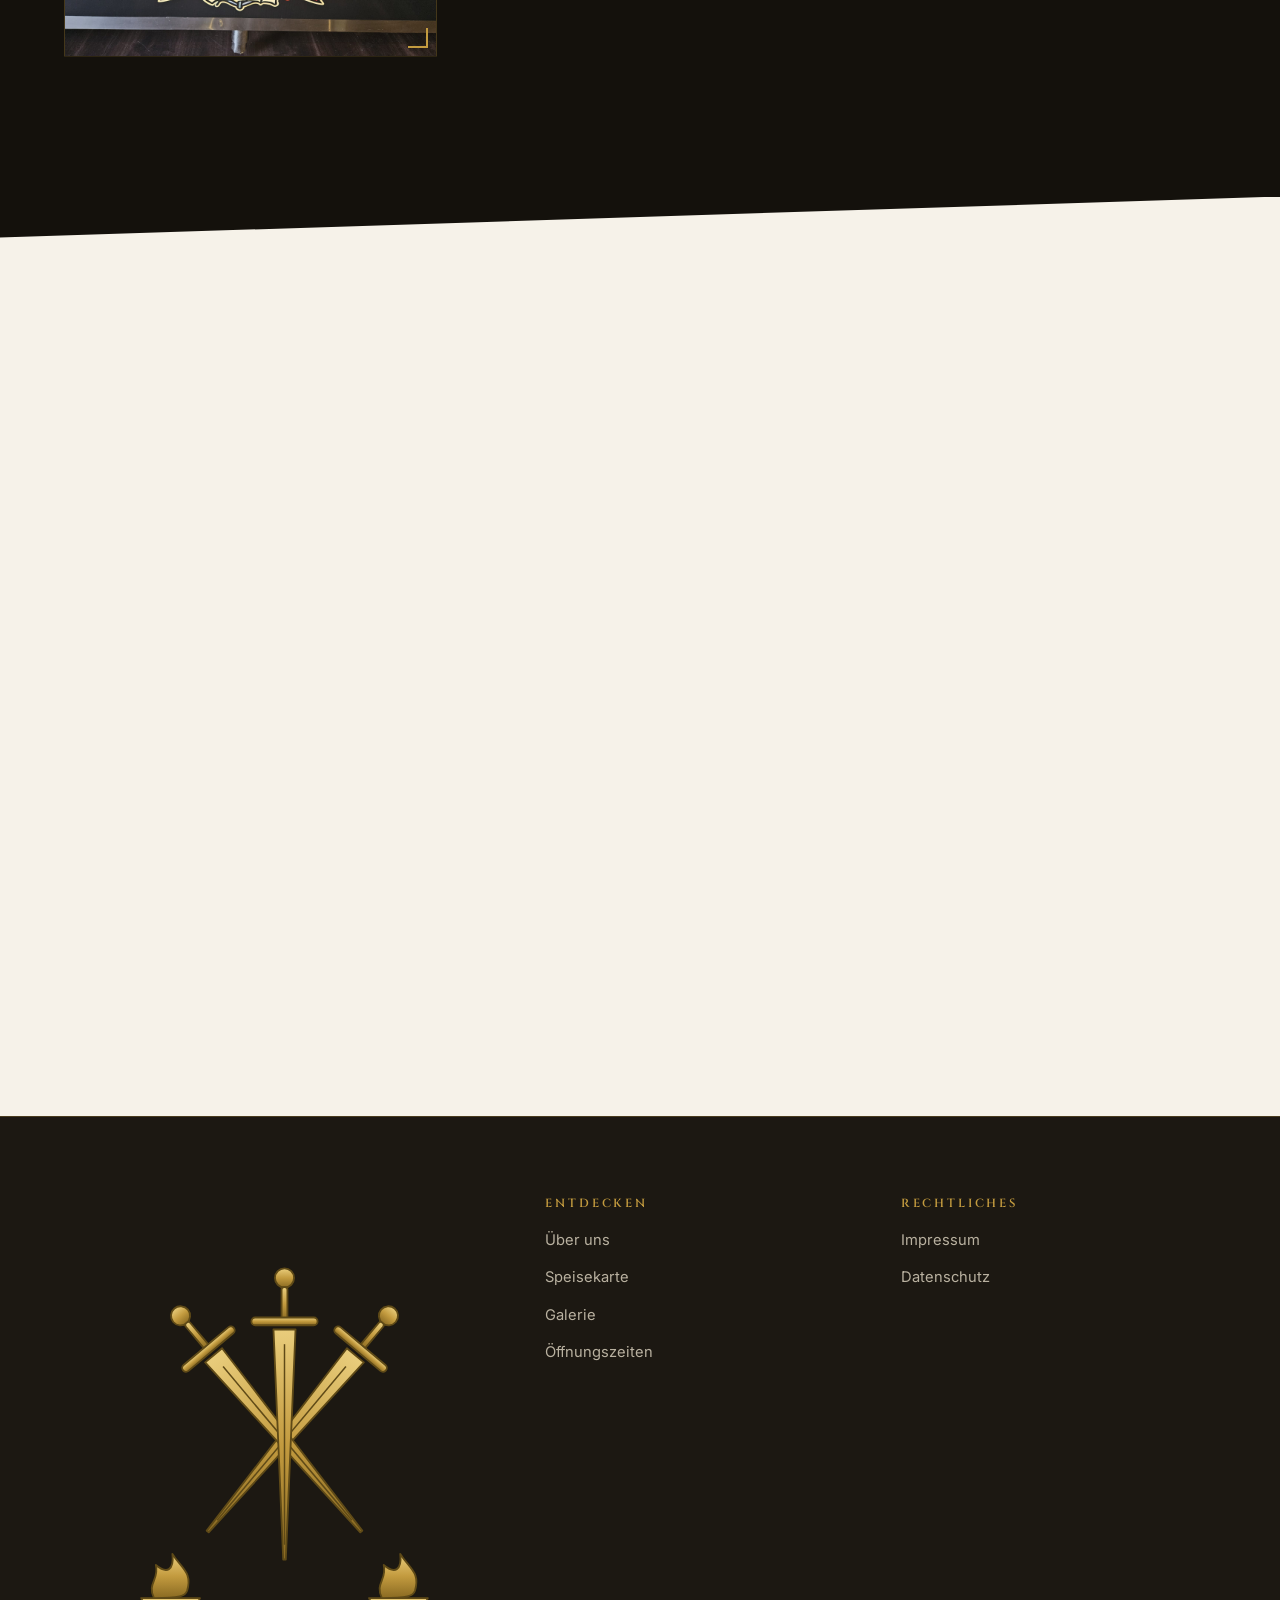
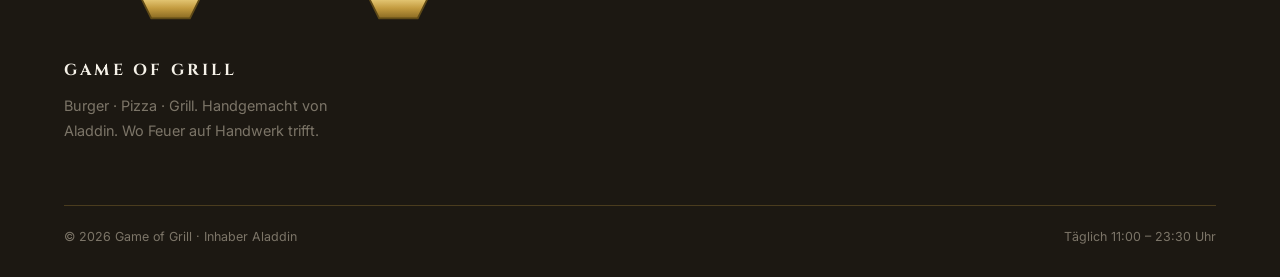
==== commit b6a6726e: "Helleres Design, mehr Bildeinsatz & kuratierte Galerie - Helle Creme-Sektionen (.section--paper) im " ====
--- a/index.html
+++ b/index.html
@@ -71,8 +71,6 @@
 
 <!-- ============ HERO ============ -->
 <section class="hero" aria-label="Willkommen bei Game of Grill">
-  <div class="hero__bg" aria-hidden="true"
-       style="position:absolute;inset:0;background:url('images/pizza-fire.jpg') center/cover no-repeat;opacity:.16;filter:grayscale(.2) contrast(1.05)"></div>
   <div class="hero__grid-lines" aria-hidden="true"></div>
 
   <div class="hero__inner">
@@ -148,7 +146,7 @@
 </div>
 
 <!-- ============ ÜBER UNS ============ -->
-<section class="section" id="ueber">
+<section class="section section--paper" id="ueber">
   <div class="wrap">
     <div class="about">
       <div class="about__body reveal">
@@ -174,9 +172,23 @@
   </div>
 </section>
 
+<!-- ============ FOTO-BAND: SIGNATURE ============ -->
+<section class="feature" aria-label="Hausspezialität: Game of Grill Burger">
+  <div class="feature__img" style="background-image:url('images/poster-dragon-food.jpg')" aria-hidden="true"></div>
+  <div class="wrap">
+    <div class="feature__card reveal">
+      <p class="eyebrow">Die Hausspezialität</p>
+      <h2>Der Game of<br>Grill Burger</h2>
+      <p>Double Patty, in Soja &amp; Honig mariniert, mit Avocado-Apfel-Sauce, gegrilltem Gemüse und deiner Wahl aus BBQ-, Chili- oder Cocktailsauce. Unser Thron unter den Burgern.</p>
+      <span class="feature__price"><span class="lbl">Einzeln</span><span class="amt"><small>€</small> 13,90</span></span>
+    </div>
+  </div>
+</section>
+
 <!-- ============ SPEISEKARTE-TEASER ============ -->
-<section class="section section--ink2 cut-top" id="karte">
-  <div class="wrap">
+<section class="section section--paper" id="karte">
+  <div class="wrap menu-deco">
+    <img class="menu-deco__mark" src="assets/emblem.svg" alt="" aria-hidden="true">
     <div class="section__head reveal">
       <p class="eyebrow"><span class="roman">II</span> &nbsp;Speisekarte</p>
       <h2>Aus der Küche</h2>
@@ -225,9 +237,7 @@
     </div>
 
     <p style="margin-top:38px">
-      <a href="speisekarte.html" class="legal-back" style="display:inline-flex;align-items:center;gap:10px;font-family:var(--serif);letter-spacing:.14em;text-transform:uppercase;font-size:.82rem;color:var(--gold);border-bottom:1px solid var(--line);padding-bottom:6px">
-        Zur vollständigen Speisekarte &rarr;
-      </a>
+      <a href="speisekarte.html" class="more-link">Zur vollständigen Speisekarte &rarr;</a>
     </p>
   </div>
 </section>
@@ -241,18 +251,16 @@
       <div class="rule"></div>
     </div>
     <div class="gallery reveal">
-      <figure><img src="images/poster-dragon-food.jpg" alt="Game of Grill Werbeplakat mit Drache über einer Auswahl an Onion Rings, Nachos, Fish &amp; Chips und Chicken Wings"><figcaption>Die Auswahl</figcaption></figure>
       <figure><img src="images/pizza-fire.jpg" alt="Frisch gebackene Pizza mit Salami, Oliven und Basilikum vor Flammen und mittelalterlicher Stadtkulisse"><figcaption>Pizza aus dem Ofen</figcaption></figure>
       <figure><img src="images/dragon-logo.jpg" alt="Illustriertes Game of Grill Drachen-Logo mit Grillbesteck, Flammen und Schriftbanner"><figcaption>Unser Drache</figcaption></figure>
       <figure><img src="images/wall-art-worldmap.jpg" alt="Goldene Weltkarten-Wandkunst auf Glas im Gastraum von Game of Grill"><figcaption>Details im Laden</figcaption></figure>
       <figure><img src="images/emblem-sign.jpg" alt="Wappenschild mit drei gekreuzten Schwertern und Flammen sowie Schriftzug Game of Grill Burgers Pizza Fries"><figcaption>Das Wappen</figcaption></figure>
-      <figure><img src="images/storefront-sign.jpg" alt="Außenschild von Game of Grill an der Fassade mit Schwerter-Wappen und Schriftzug"><figcaption>Vor der Tür</figcaption></figure>
     </div>
   </div>
 </section>
 
 <!-- ============ BESUCH / STANDORT ============ -->
-<section class="section section--ink2 cut-top" id="besuch">
+<section class="section section--paper cut-top" id="besuch">
   <div class="wrap">
     <div class="section__head reveal">
       <p class="eyebrow"><span class="roman">IV</span> &nbsp;Besuch uns</p>
--- a/css/style.css
+++ b/css/style.css
@@ -6,10 +6,13 @@
    ============================================================ */
 
 :root {
-  --ink:        #0c0b0a;
-  --ink-2:      #141210;
-  --ink-3:      #1d1a15;
-  --paper:      #f5f1e8;
+  --ink:        #14110c;
+  --ink-2:      #1c1812;
+  --ink-3:      #26211a;
+  --paper:      #f6f2e9;
+  --paper-2:    #efe8d9;
+  --paper-ink:  #26221b;
+  --paper-mut2: #5a5245;
   --paper-dim:  #b9b1a0;
   --paper-mute: #7c7568;
   --gold:       #c39b3f;
@@ -351,6 +354,82 @@
   font-family: var(--serif); letter-spacing: .12em; text-transform: uppercase; font-size: .8rem; }
 
 /* ============================================================
+   HELLE SEKTIONEN (Creme) — gegen "zu viel Schwarz"
+   ============================================================ */
+.section--paper { background: var(--paper); color: var(--paper-ink); }
+.section--paper .eyebrow { color: var(--gold-deep); }
+.section--paper .eyebrow::before { background: var(--gold-deep); opacity: .75; }
+.section--paper .roman { color: var(--gold-deep); }
+.section--paper h1, .section--paper h2, .section--paper h3, .section--paper h4 { color: #1a1712; }
+.section--paper p, .section--paper .section__head p { color: var(--paper-mut2); }
+.section--paper .rule { background: linear-gradient(90deg, var(--gold-deep), transparent); }
+.section--paper .editor-quote { color: var(--gold-deep); }
+.section--paper strong { color: #2a251d; }
+
+/* About auf Creme */
+.section--paper .about__figure .tag { background: var(--ink); color: var(--paper); border-color: var(--gold); }
+.section--paper .about__figure .frame::after { box-shadow: inset 0 0 0 1px rgba(138,106,34,.35); }
+.section--paper .values { border-color: rgba(138,106,34,.28); }
+.section--paper .values .val + .val { border-color: rgba(138,106,34,.28); }
+.section--paper .values .val .num { color: var(--gold-deep); }
+.section--paper .values .val p { color: var(--paper-mut2); }
+
+/* Ledger-Speisekarte auf Creme */
+.section--paper .menu__cat .ln { background: rgba(138,106,34,.3); }
+.section--paper .menu__cat .ic { color: var(--gold-deep); }
+.section--paper .dish { border-bottom-color: rgba(138,106,34,.26); }
+.section--paper .dish__name { color: #201c15; }
+.section--paper .dish__desc { color: #6d6555; }
+.section--paper .dish__price { color: var(--gold-deep); }
+.section--paper .dish__price::before { color: var(--gold-deep); }
+.section--paper .dish__name .flag { color: var(--gold-deep); border-color: rgba(138,106,34,.45); }
+.section--paper .menu-note { color: #6a521c; background: rgba(195,155,63,.14); border-color: var(--gold-deep); }
+.section--paper .legend { color: #6d6555; border-top-color: rgba(138,106,34,.3); }
+.section--paper .legend b { color: var(--gold-deep); }
+
+/* Öffnungszeiten auf Creme */
+.section--paper .hours { border-color: rgba(138,106,34,.3); }
+.section--paper .hours__row { border-bottom-color: rgba(138,106,34,.3); }
+.section--paper .hours__row .time { color: var(--paper-mut2); }
+.section--paper .hours__row.is-open { background: rgba(195,155,63,.16); }
+.section--paper .locate { background: var(--paper-2); border-color: rgba(138,106,34,.3); }
+.section--paper .locate address { color: var(--paper-mut2); }
+.section--paper .locate a { color: var(--gold-deep); border-color: rgba(138,106,34,.35); }
+.section--paper .badge-open { color: var(--gold-deep); }
+
+.more-link { display: inline-flex; align-items: center; gap: 10px; font-family: var(--serif);
+  letter-spacing: .14em; text-transform: uppercase; font-size: .82rem; padding-bottom: 6px; }
+.section--paper .more-link { color: var(--gold-deep); border-bottom: 1px solid rgba(138,106,34,.4); }
+.section .more-link { color: var(--gold); border-bottom: 1px solid var(--line); }
+
+/* ============================================================
+   FOTO-BAND (Signature Feature) — grosses Bild statt nur Text
+   ============================================================ */
+.feature { position: relative; display: grid; align-items: center;
+  min-height: clamp(420px, 62vh, 620px); padding: clamp(56px,9vw,110px) 0; overflow: hidden; }
+.feature__img { position: absolute; inset: 0; background-size: cover; background-position: center;
+  transform: scale(1.04); }
+.feature::after { content: ""; position: absolute; inset: 0;
+  background: linear-gradient(100deg, rgba(12,10,8,.94) 12%, rgba(12,10,8,.62) 52%, rgba(12,10,8,.34)); }
+.feature .wrap { position: relative; z-index: 2; }
+.feature .eyebrow { color: var(--gold-hi); }
+.feature__card { max-width: 560px; }
+.feature h2 { font-size: clamp(2.1rem, 5.4vw, 3.8rem); text-transform: uppercase; letter-spacing: .02em; line-height: 1; }
+.feature p { color: var(--paper-dim); margin: 1.1rem 0 1.6rem; max-width: 46ch; }
+.feature__price { display: inline-flex; align-items: baseline; gap: 12px;
+  border: 1px solid var(--gold); padding: 12px 20px; }
+.feature__price .lbl { font-family: var(--serif); letter-spacing: .16em; text-transform: uppercase; font-size: .7rem; color: var(--gold); }
+.feature__price .amt { font-family: var(--serif); font-size: 1.5rem; color: var(--gold-hi); }
+.feature__price .amt small { font-size: .6em; color: var(--gold); }
+
+/* Dekor-Grafik im Karten-Teaser (Wappen-Wasserzeichen) */
+.menu-deco { position: relative; }
+.menu-deco__mark { position: absolute; right: -10px; top: -30px; width: min(240px, 34vw);
+  opacity: .12; pointer-events: none; z-index: 0; }
+.section--paper .menu-deco__mark { opacity: .16; }
+.menu-deco > * { position: relative; z-index: 1; }
+
+/* ============================================================
    Reveal-on-scroll
    ============================================================ */
 .reveal { opacity: 0; transform: translateY(26px); transition: opacity .8s ease, transform .8s cubic-bezier(.2,.7,.2,1); }
@@ -368,21 +447,47 @@
   .gallery { columns: 2; }
   .footer__grid { grid-template-columns: 1fr 1fr; }
   .footer__brand { grid-column: 1 / -1; }
-  .nav__links { position: fixed; inset: 0 0 0 auto; width: min(320px, 82vw); flex-direction: column;
-    justify-content: center; align-items: flex-start; gap: 26px; padding: 40px;
-    background: var(--ink-2); border-left: 1px solid var(--line);
-    transform: translateX(100%); transition: transform .4s cubic-bezier(.6,0,.2,1); }
-  .nav__links.open { transform: none; }
-  .nav__links a { font-size: 1rem; }
-  .nav__burger { display: block; z-index: 101; }
+  /* Vollbild-Overlay-Menü */
+  .nav__links { position: fixed; inset: 0; z-index: 200;
+    flex-direction: column; justify-content: center; align-items: center;
+    gap: 34px; padding: 90px 32px 48px; margin: 0;
+    background:
+      radial-gradient(120% 70% at 78% 8%, rgba(195,155,63,.14), transparent 60%),
+      color-mix(in srgb, var(--ink) 97%, transparent);
+    backdrop-filter: blur(16px);
+    opacity: 0; visibility: hidden; transform: translateY(-10px);
+    transition: opacity .32s ease, transform .32s ease, visibility .32s; }
+  .nav__links.open { opacity: 1; visibility: visible; transform: none; }
+  .nav__links a { font-size: 1.55rem; letter-spacing: .16em; padding: 6px 0; color: var(--paper); }
+  .nav__links a::after { height: 2px; bottom: -4px; }
+  .nav__burger { display: block; position: relative; z-index: 201; }
   .nav.menu-open .nav__burger span:nth-child(1) { transform: translateY(7px) rotate(45deg); }
   .nav.menu-open .nav__burger span:nth-child(2) { opacity: 0; }
   .nav.menu-open .nav__burger span:nth-child(3) { transform: translateY(-7px) rotate(-45deg); }
+  body.no-scroll { overflow: hidden; }
+
+  /* Handy-Feinschliff */
+  /* backdrop-filter erzeugt sonst einen Containing-Block und sperrt das fixed-Overlay ein */
+  .nav { padding-inline: 20px; backdrop-filter: none; -webkit-backdrop-filter: none;
+    background: color-mix(in srgb, var(--ink) 92%, transparent); }
+  .nav.shrunk { background: color-mix(in srgb, var(--ink) 96%, transparent); }
+  .hero { min-height: auto; padding-top: 6vh; padding-bottom: 9vh; }
+  .hero h1 { font-size: clamp(3.2rem, 17vw, 5.5rem); }
+  .section__head h2, .about__body h2, .info + * h2 { line-height: 1.05; }
+  .dish { grid-template-columns: 1fr auto; gap: 4px 14px; }
+  .values .val { padding: 24px 20px; }
+  .gallery figcaption { opacity: 1; transform: none; } /* auf Touch immer sichtbar */
 }
 @media (max-width: 560px) {
-  .gallery { columns: 1; }
+  .gallery { columns: 1; column-gap: 0; }
   .footer__grid { grid-template-columns: 1fr; }
-  .hero__meta { gap: 16px; }
+  .hero__meta { gap: 14px; }
+  .hero__meta div { padding-left: 12px; }
+  .nav__brand b { font-size: .92rem; letter-spacing: .16em; }
+  .marquee__track { font-size: .72rem; }
+  .menu__cat h3 { font-size: 1.3rem; }
+  .hours__row { padding: 13px 16px; }
+  .locate { padding: 24px 20px; }
 }
 
 @media (prefers-reduced-motion: reduce) {
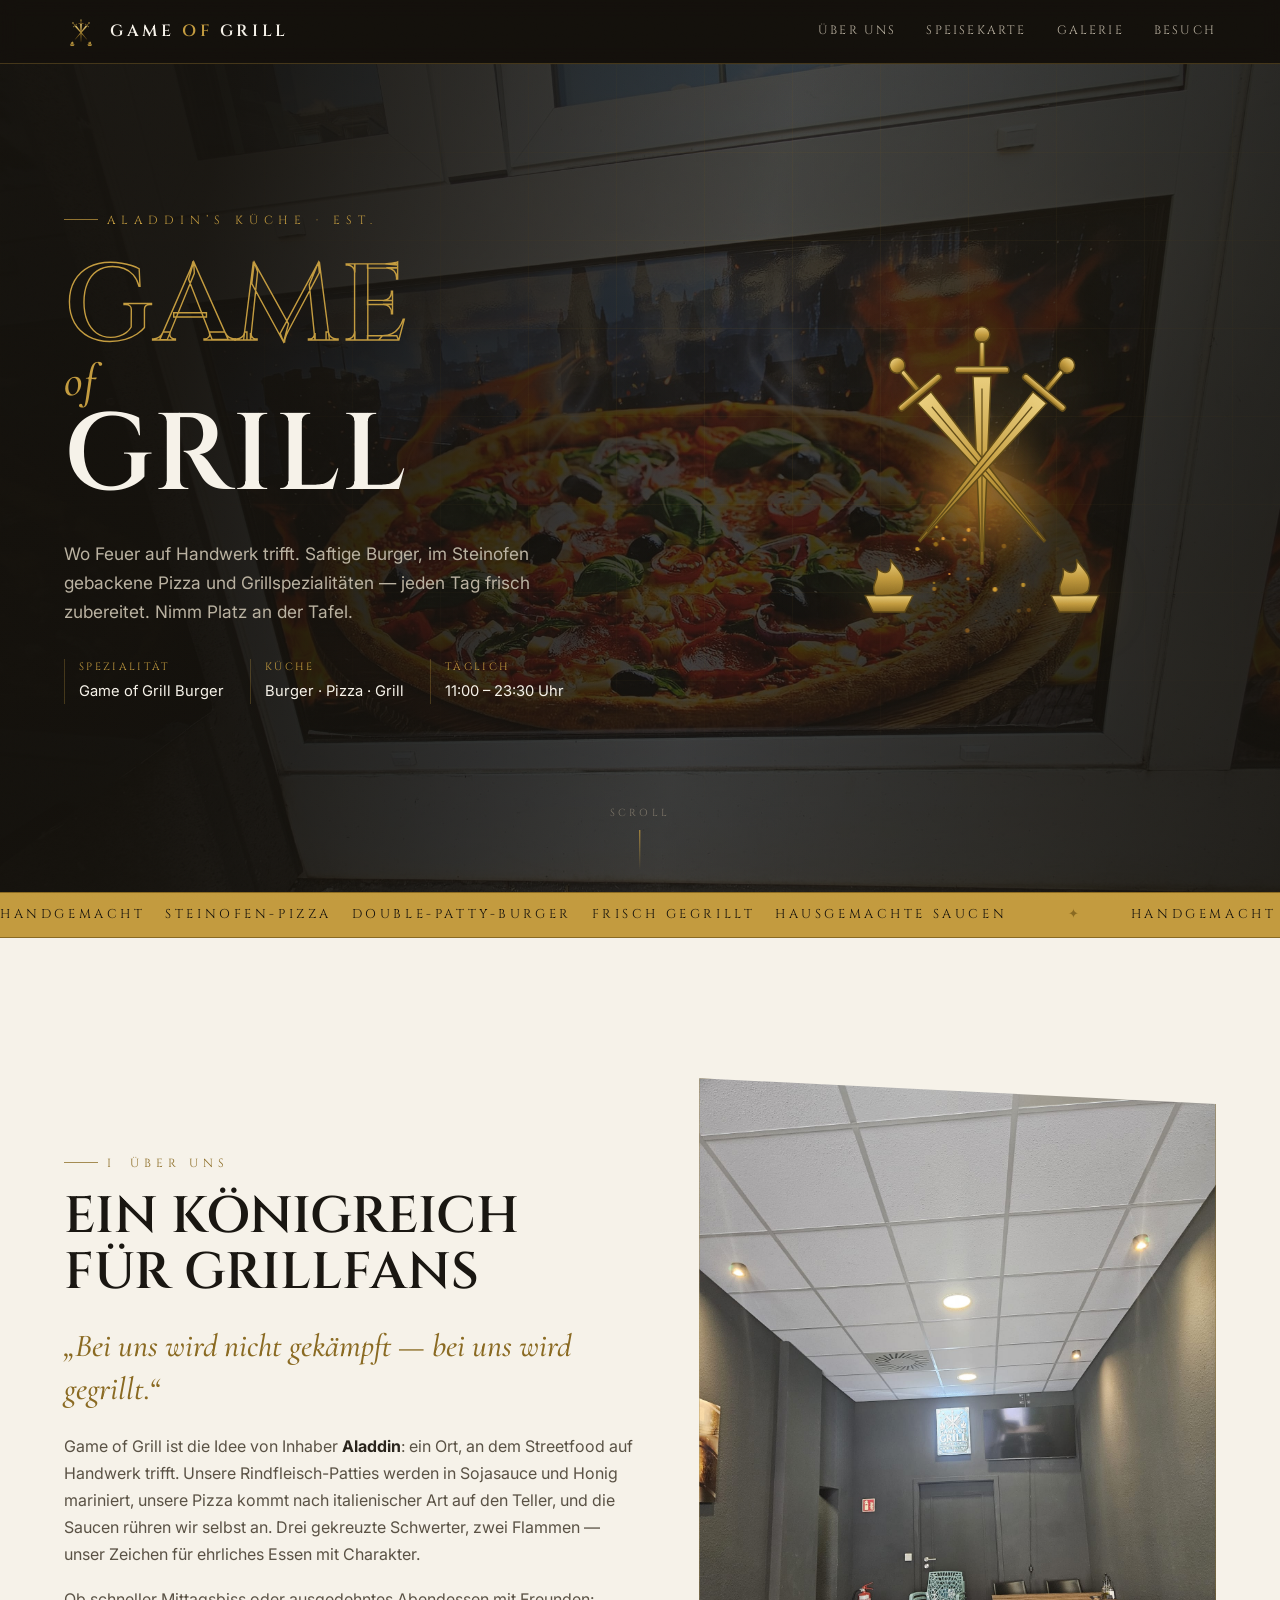
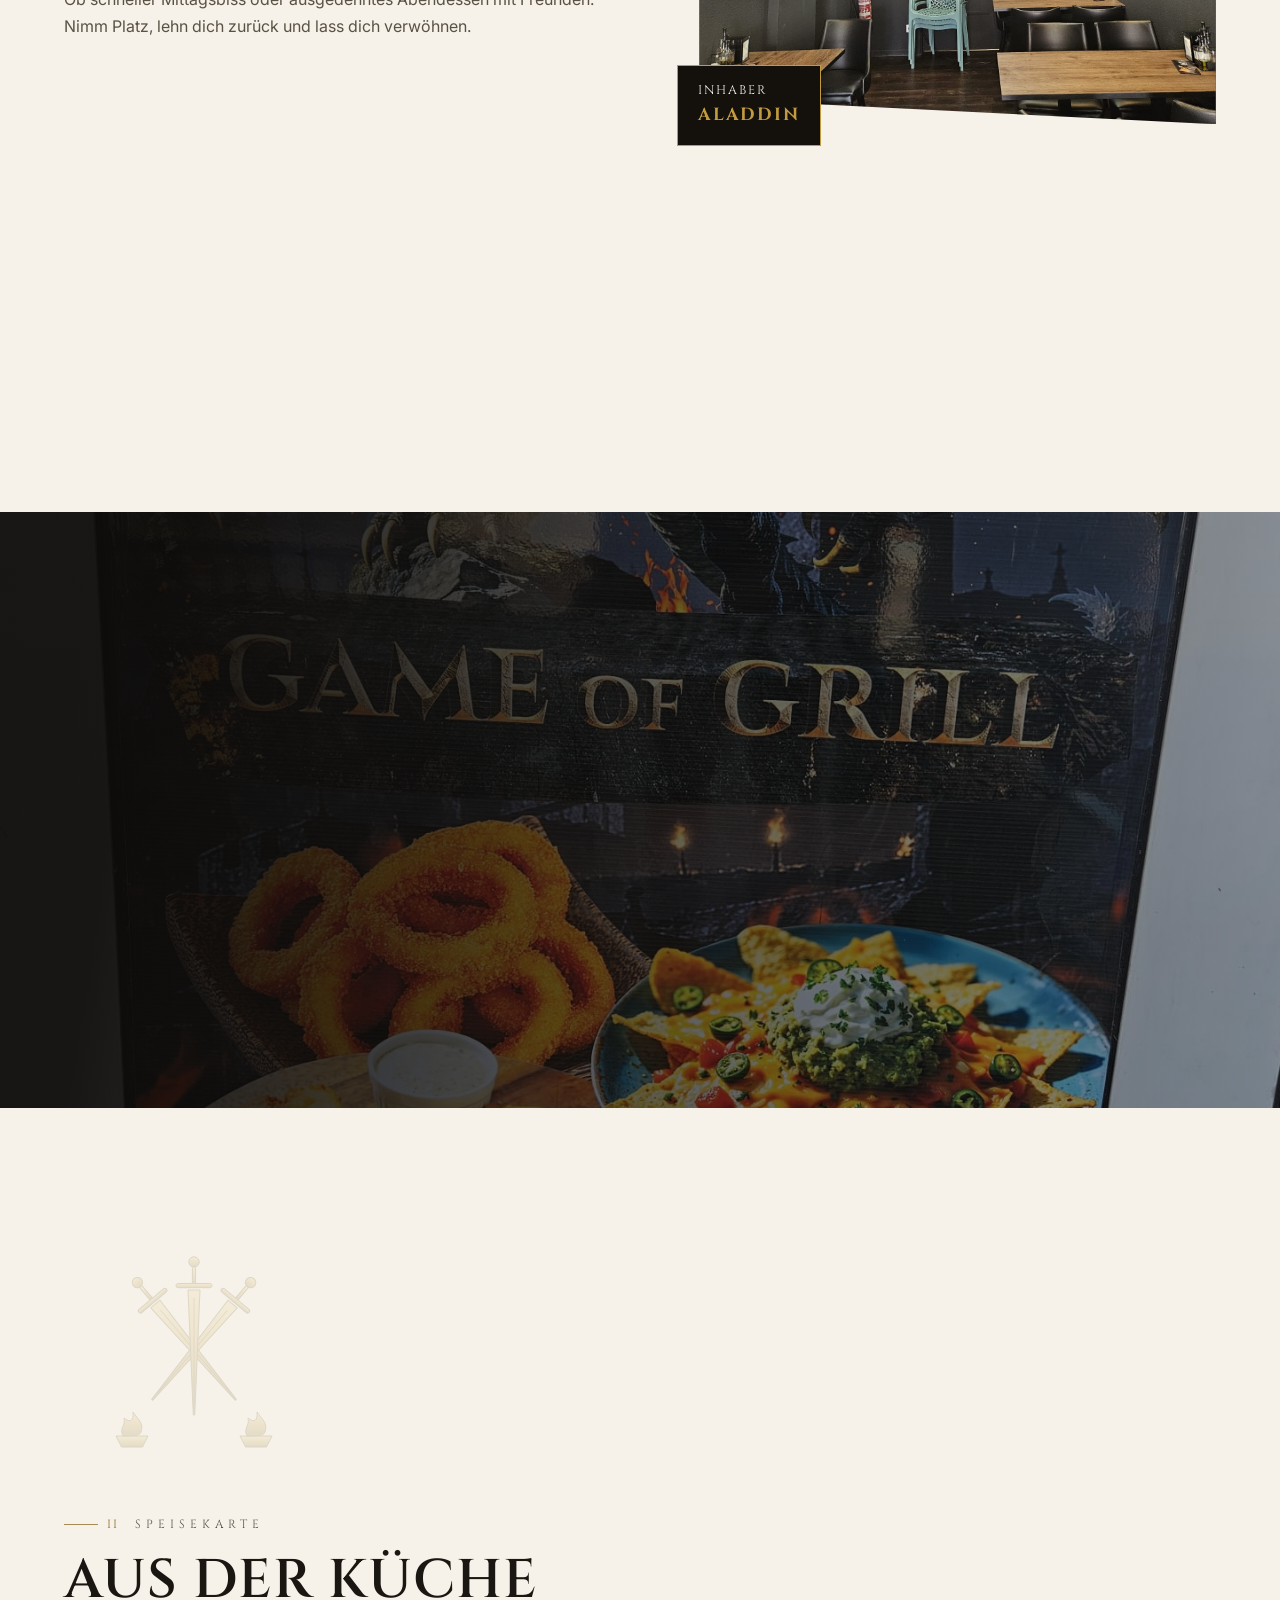
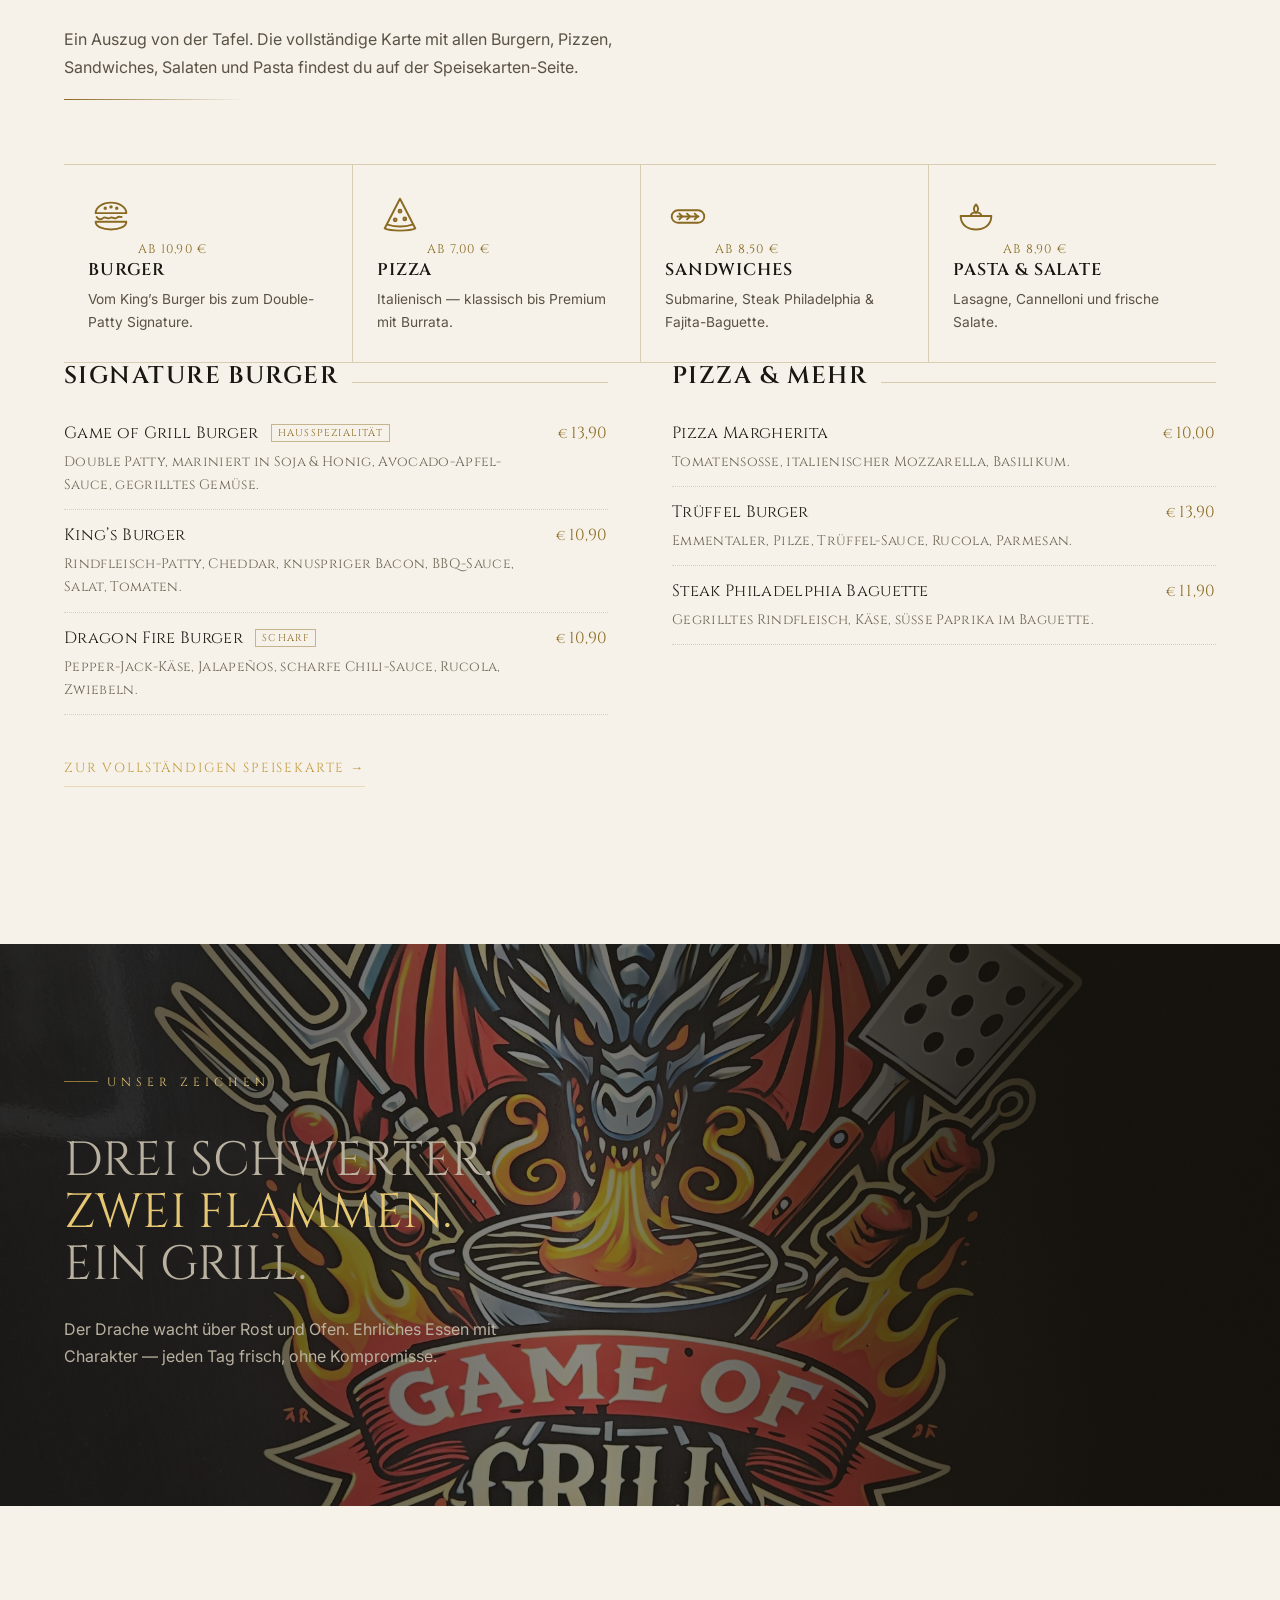
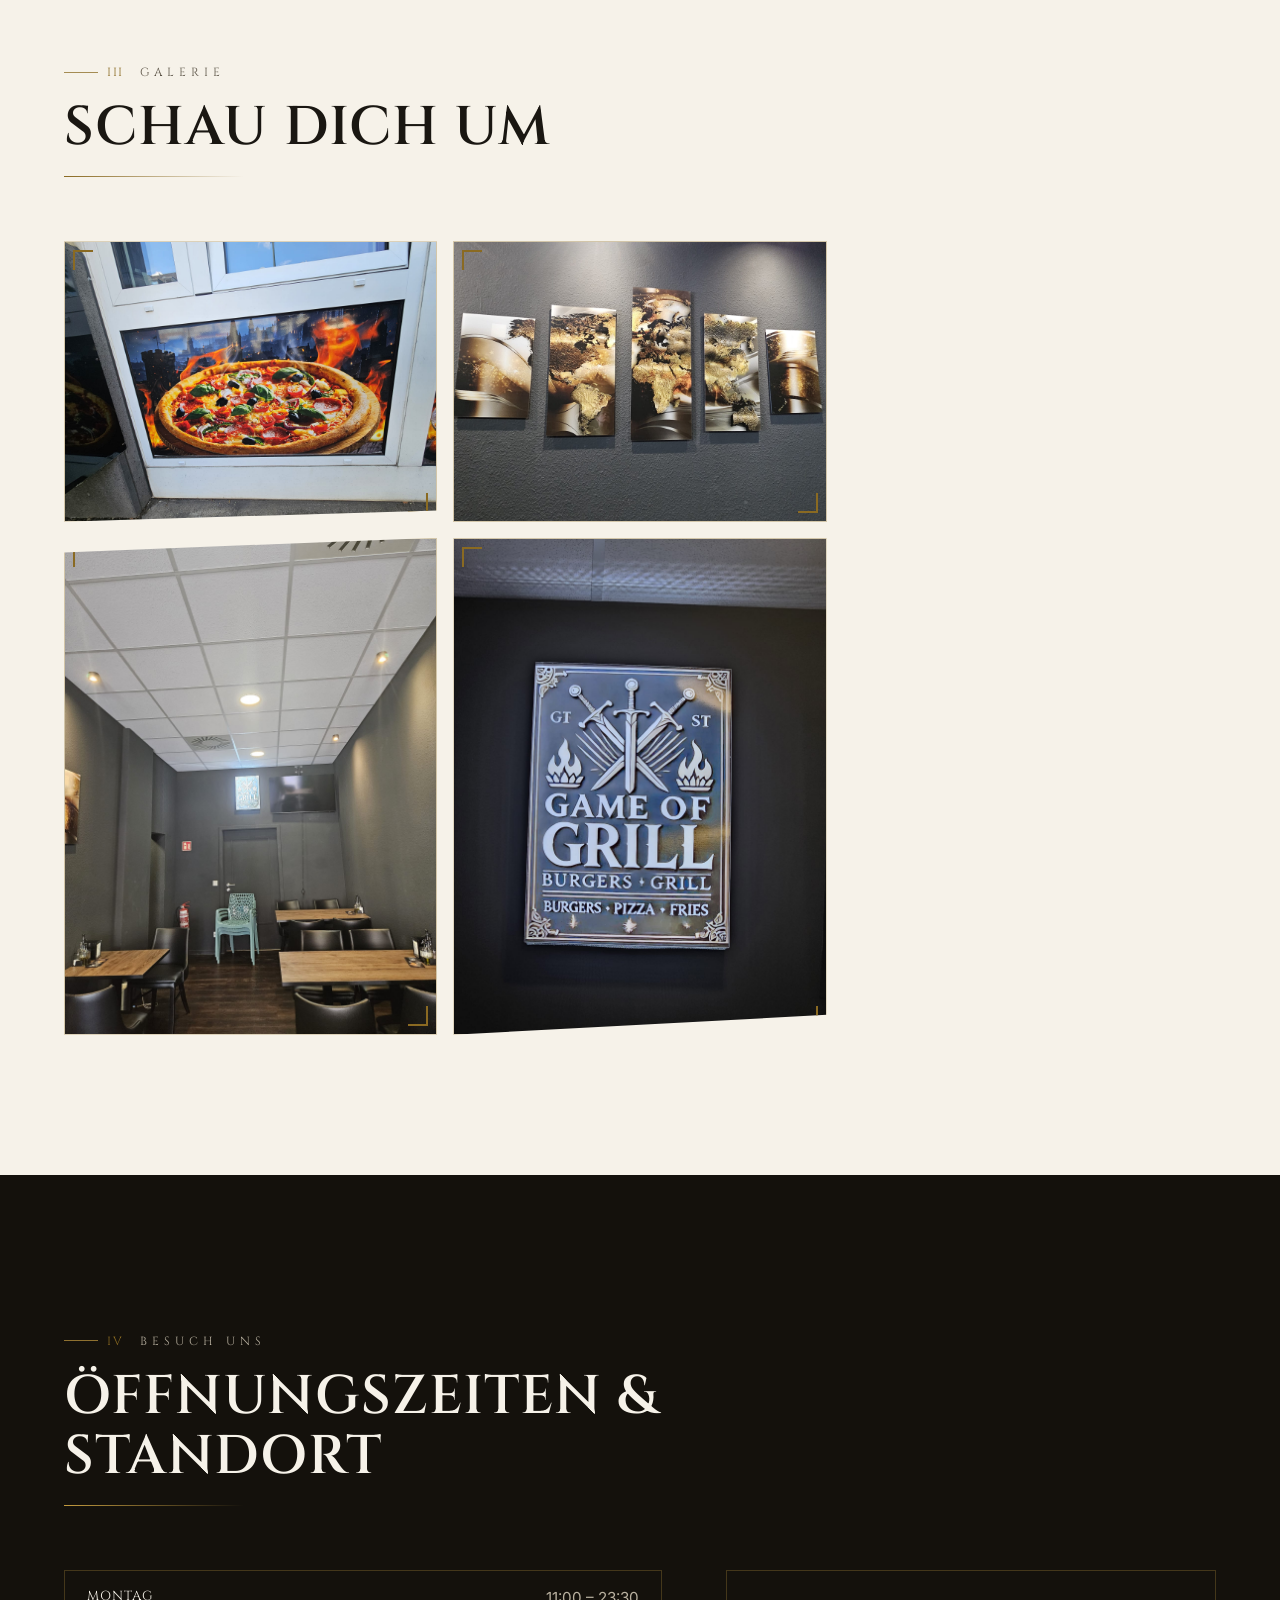
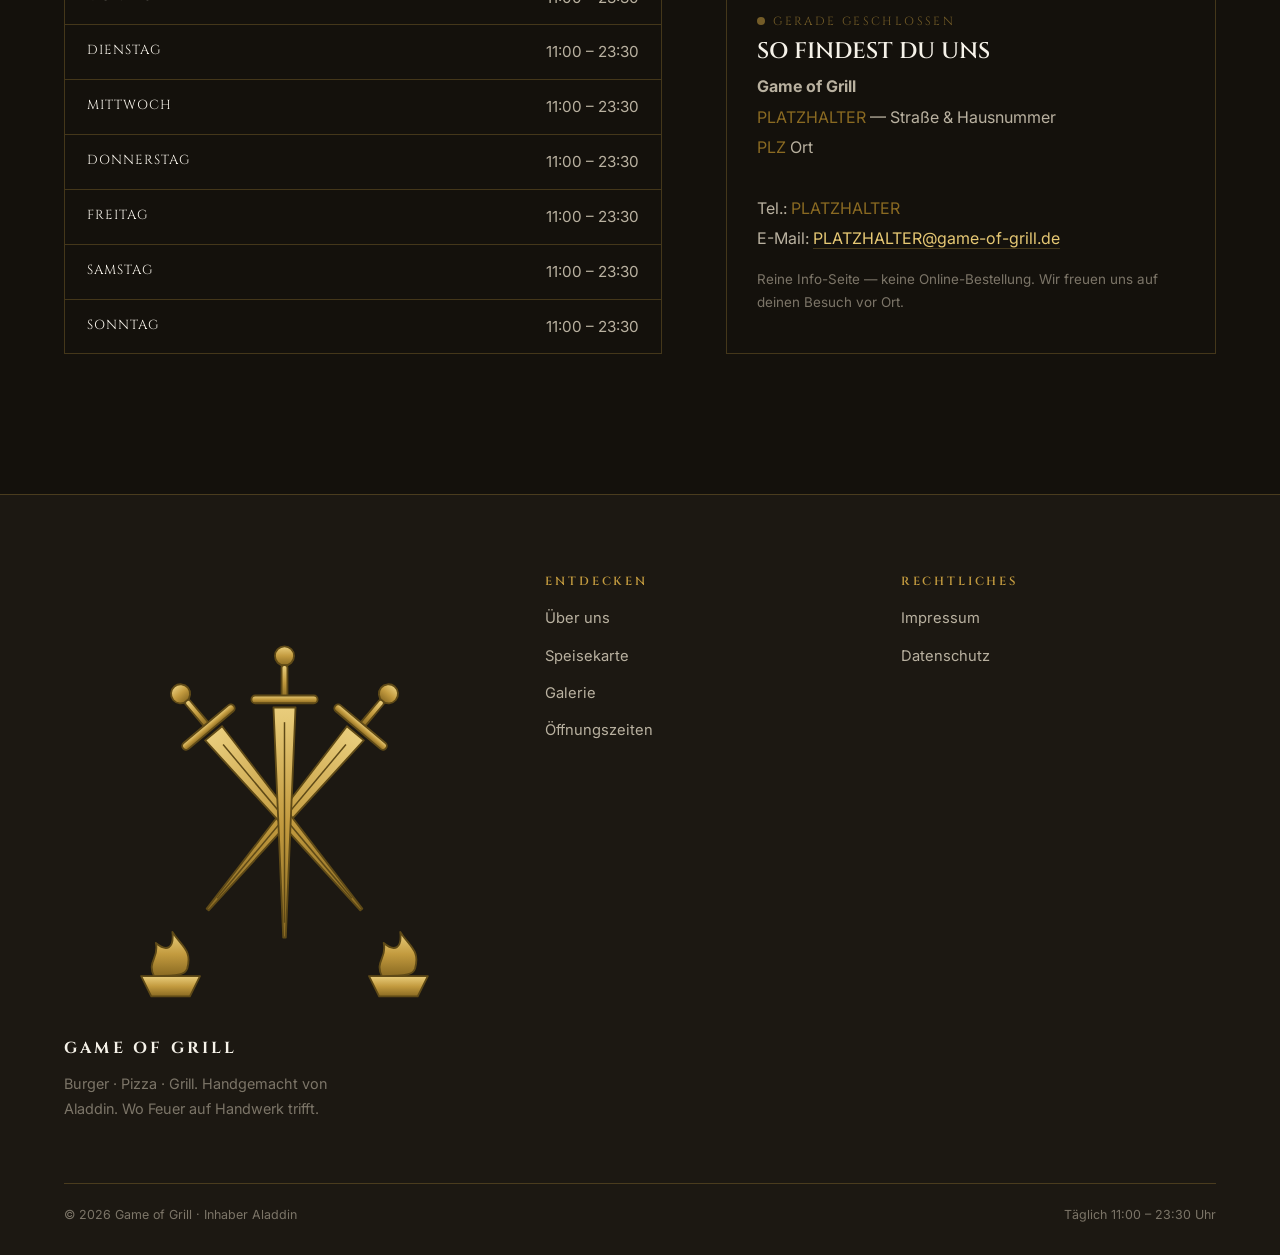
==== commit 67646679: "Laengere, bildreichere Startseite - Hero hat wieder ein Bild (Flammen-Pizza als Hintergrund mit dunk" ====
--- a/index.html
+++ b/index.html
@@ -71,6 +71,7 @@
 
 <!-- ============ HERO ============ -->
 <section class="hero" aria-label="Willkommen bei Game of Grill">
+  <div class="hero__photo" style="background-image:url('images/pizza-fire.jpg')" aria-hidden="true"></div>
   <div class="hero__grid-lines" aria-hidden="true"></div>
 
   <div class="hero__inner">
@@ -196,6 +197,41 @@
       <div class="rule"></div>
     </div>
 
+    <div class="cats reveal">
+      <div class="cat">
+        <svg class="cat__ic" viewBox="0 0 48 48" fill="none" stroke="currentColor" stroke-width="2" stroke-linecap="round" stroke-linejoin="round" aria-hidden="true">
+          <path d="M8 21c0-6 7-11 16-11s16 5 16 11z"/><circle cx="18" cy="16" r=".8"/><circle cx="24" cy="14.5" r=".8"/><circle cx="30" cy="16" r=".8"/>
+          <path d="M9 25c2 3 5 3 7 1s5 2 7 0 5 2 7 0 3-1 5-1"/><path d="M8 30c0 5 7 8 16 8s16-3 16-8z"/></svg>
+        <span class="from">ab 10,90 €</span>
+        <h3>Burger</h3>
+        <p>Vom King&rsquo;s Burger bis zum Double-Patty Signature.</p>
+      </div>
+      <div class="cat">
+        <svg class="cat__ic" viewBox="0 0 48 48" fill="none" stroke="currentColor" stroke-width="2" stroke-linecap="round" stroke-linejoin="round" aria-hidden="true">
+          <path d="M24 6 L40 37 C34 40 14 40 8 37 Z"/><path d="M11 33 Q24 37 37 33"/>
+          <circle cx="24" cy="19" r="1.5"/><circle cx="19" cy="28" r="1.5"/><circle cx="29" cy="27" r="1.5"/></svg>
+        <span class="from">ab 7,00 €</span>
+        <h3>Pizza</h3>
+        <p>Italienisch &mdash; klassisch bis Premium mit Burrata.</p>
+      </div>
+      <div class="cat">
+        <svg class="cat__ic" viewBox="0 0 48 48" fill="none" stroke="currentColor" stroke-width="2" stroke-linecap="round" stroke-linejoin="round" aria-hidden="true">
+          <rect x="7" y="18" width="34" height="13" rx="6.5"/><path d="M13 24.5h22"/>
+          <path d="M15 21.5l3 3-3 3M23 21.5l3 3-3 3M31 21.5l3 3-3 3"/></svg>
+        <span class="from">ab 8,50 €</span>
+        <h3>Sandwiches</h3>
+        <p>Submarine, Steak Philadelphia &amp; Fajita-Baguette.</p>
+      </div>
+      <div class="cat">
+        <svg class="cat__ic" viewBox="0 0 48 48" fill="none" stroke="currentColor" stroke-width="2" stroke-linecap="round" stroke-linejoin="round" aria-hidden="true">
+          <path d="M8 24h32c0 9-7 14-16 14S8 33 8 24z"/><path d="M18 24c1.5-5 10.5-5 12 0"/>
+          <path d="M24 12c-3 3-3 6 0 9c3-3 3-6 0-9z"/></svg>
+        <span class="from">ab 8,90 €</span>
+        <h3>Pasta &amp; Salate</h3>
+        <p>Lasagne, Cannelloni und frische Salate.</p>
+      </div>
+    </div>
+
     <div class="menu reveal">
       <div class="menu__col">
         <div class="menu__cat"><h3>Signature Burger</h3><span class="ln"></span></div>
@@ -242,8 +278,20 @@
   </div>
 </section>
 
+<!-- ============ MARKEN-BILDBAND ============ -->
+<section class="feature feature--right" aria-label="Unser Zeichen">
+  <div class="feature__img" style="background-image:url('images/dragon-logo.jpg')" aria-hidden="true"></div>
+  <div class="wrap">
+    <div class="feature__card reveal">
+      <p class="eyebrow">Unser Zeichen</p>
+      <p class="feature__statement">Drei Schwerter.<span>Zwei Flammen.</span>Ein Grill.</p>
+      <p>Der Drache wacht über Rost und Ofen. Ehrliches Essen mit Charakter &mdash; jeden Tag frisch, ohne Kompromisse.</p>
+    </div>
+  </div>
+</section>
+
 <!-- ============ GALERIE ============ -->
-<section class="section" id="galerie">
+<section class="section section--paper" id="galerie">
   <div class="wrap">
     <div class="section__head reveal">
       <p class="eyebrow"><span class="roman">III</span> &nbsp;Galerie</p>
@@ -252,7 +300,7 @@
     </div>
     <div class="gallery reveal">
       <figure><img src="images/pizza-fire.jpg" alt="Frisch gebackene Pizza mit Salami, Oliven und Basilikum vor Flammen und mittelalterlicher Stadtkulisse"><figcaption>Pizza aus dem Ofen</figcaption></figure>
-      <figure><img src="images/dragon-logo.jpg" alt="Illustriertes Game of Grill Drachen-Logo mit Grillbesteck, Flammen und Schriftbanner"><figcaption>Unser Drache</figcaption></figure>
+      <figure><img src="images/interior.jpg" alt="Gastraum von Game of Grill mit Holztischen und dunklen Wänden"><figcaption>Der Gastraum</figcaption></figure>
       <figure><img src="images/wall-art-worldmap.jpg" alt="Goldene Weltkarten-Wandkunst auf Glas im Gastraum von Game of Grill"><figcaption>Details im Laden</figcaption></figure>
       <figure><img src="images/emblem-sign.jpg" alt="Wappenschild mit drei gekreuzten Schwertern und Flammen sowie Schriftzug Game of Grill Burgers Pizza Fries"><figcaption>Das Wappen</figcaption></figure>
     </div>
@@ -260,7 +308,7 @@
 </section>
 
 <!-- ============ BESUCH / STANDORT ============ -->
-<section class="section section--paper cut-top" id="besuch">
+<section class="section cut-top" id="besuch">
   <div class="wrap">
     <div class="section__head reveal">
       <p class="eyebrow"><span class="roman">IV</span> &nbsp;Besuch uns</p>
--- a/css/style.css
+++ b/css/style.css
@@ -428,6 +428,50 @@
   opacity: .12; pointer-events: none; z-index: 0; }
 .section--paper .menu-deco__mark { opacity: .16; }
 .menu-deco > * { position: relative; z-index: 1; }
+
+/* ============================================================
+   HERO-FOTO-Ebene
+   ============================================================ */
+.hero__photo { position: absolute; inset: 0; z-index: 0;
+  background-size: cover; background-position: center; opacity: .44;
+  filter: contrast(1.03) saturate(1.06); }
+.hero::after { content: ""; position: absolute; inset: 0; z-index: 1;
+  background: linear-gradient(100deg, rgba(20,17,12,.93) 16%, rgba(20,17,12,.5) 56%, rgba(20,17,12,.82)); }
+.hero .hero__grid-lines { z-index: 1; }
+.hero .hero__inner { z-index: 3; }
+.hero .scroll-cue { z-index: 4; }
+
+/* ============================================================
+   KATEGORIEN — eigene SVG-Icons statt generischer Cards
+   ============================================================ */
+.cats { display: grid; grid-template-columns: repeat(4, 1fr);
+  border-top: 1px solid var(--line); border-bottom: 1px solid var(--line); margin-top: 8px; }
+.section--paper .cats { border-color: rgba(138,106,34,.28); }
+.cat { padding: 28px 24px; position: relative; }
+.cat + .cat { border-left: 1px solid var(--line); }
+.section--paper .cat + .cat { border-left-color: rgba(138,106,34,.28); }
+.cat__ic { width: 46px; height: 46px; margin-bottom: 14px; color: var(--gold); }
+.section--paper .cat__ic { color: var(--gold-deep); }
+.cat h3 { font-size: 1.06rem; text-transform: uppercase; letter-spacing: .05em; margin: 0 0 5px; }
+.cat .from { font-family: var(--serif); color: var(--gold); font-size: .78rem; letter-spacing: .1em; text-transform: uppercase; }
+.section--paper .cat .from { color: var(--gold-deep); }
+.cat p { font-size: .86rem; margin: 8px 0 0; color: var(--paper-dim); }
+.section--paper .cat p { color: var(--paper-mut2); }
+.cat::after { content: ""; position: absolute; left: 0; bottom: -1px; height: 2px; width: 0;
+  background: var(--gold); transition: width .4s ease; }
+.cat:hover::after { width: 100%; }
+
+/* Galerie auch auf Creme möglich */
+.section--paper .gallery figure { border-color: rgba(138,106,34,.32); }
+.section--paper .gallery figure::before, .section--paper .gallery figure::after { border-color: var(--gold-deep); }
+.section--paper .gallery figcaption { background: rgba(20,17,12,.72); color: var(--paper); }
+
+/* zweites Feature-Band: Text/Bild-Seite variabel */
+.feature--right .feature__img { background-position: right center; }
+.feature--right::after { background: linear-gradient(260deg, rgba(20,17,12,.9) 16%, rgba(20,17,12,.5) 56%, rgba(20,17,12,.8)); }
+.feature__statement { font-family: var(--serif); font-size: clamp(1.8rem,4.4vw,3rem);
+  text-transform: uppercase; line-height: 1.08; }
+.feature__statement span { color: var(--gold-hi); display: block; }
 
 /* ============================================================
    Reveal-on-scroll
@@ -477,6 +521,11 @@
   .dish { grid-template-columns: 1fr auto; gap: 4px 14px; }
   .values .val { padding: 24px 20px; }
   .gallery figcaption { opacity: 1; transform: none; } /* auf Touch immer sichtbar */
+  .cats { grid-template-columns: 1fr 1fr; }
+  .cat { border-top: 1px solid rgba(138,106,34,.28); }
+  .cat + .cat { border-left: 0; }
+  .cat:nth-child(odd) { border-right: 1px solid rgba(138,106,34,.28); }
+  .feature__card, .feature__statement { max-width: none; }
 }
 @media (max-width: 560px) {
   .gallery { columns: 1; column-gap: 0; }
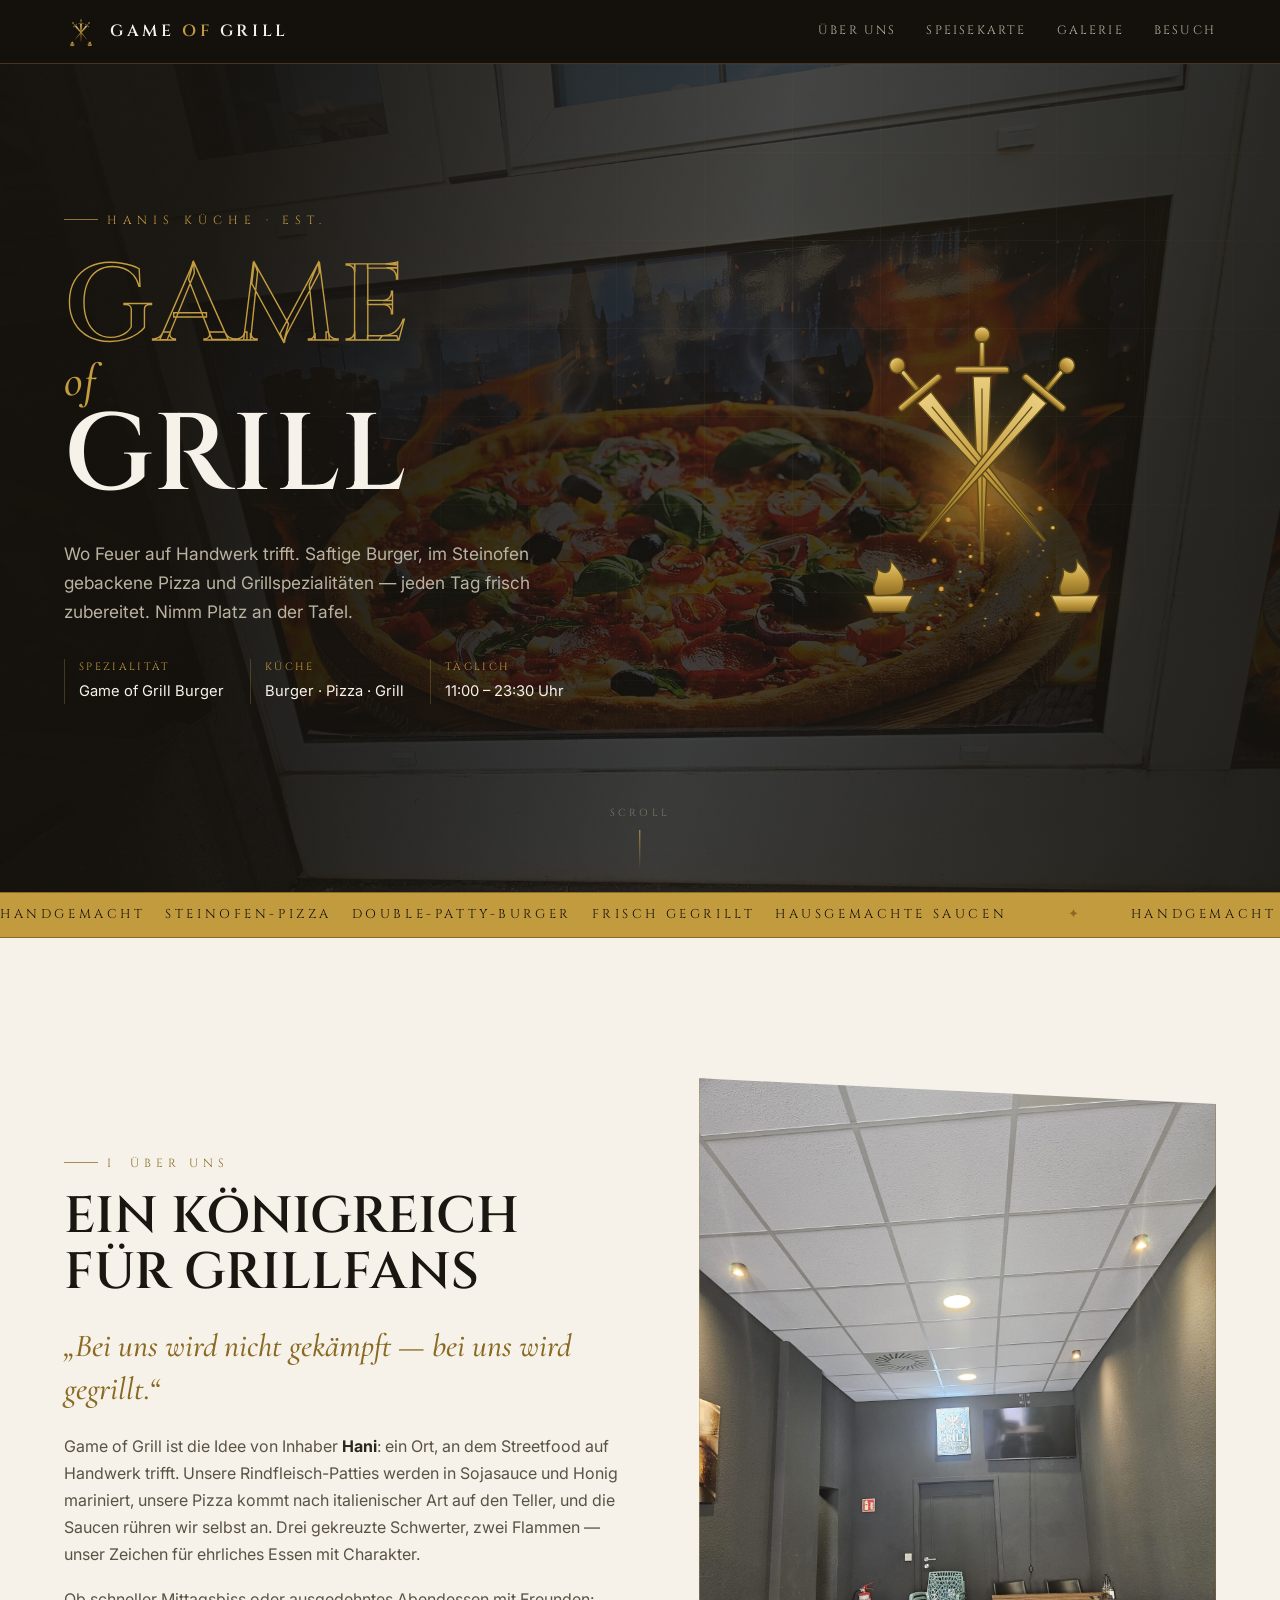
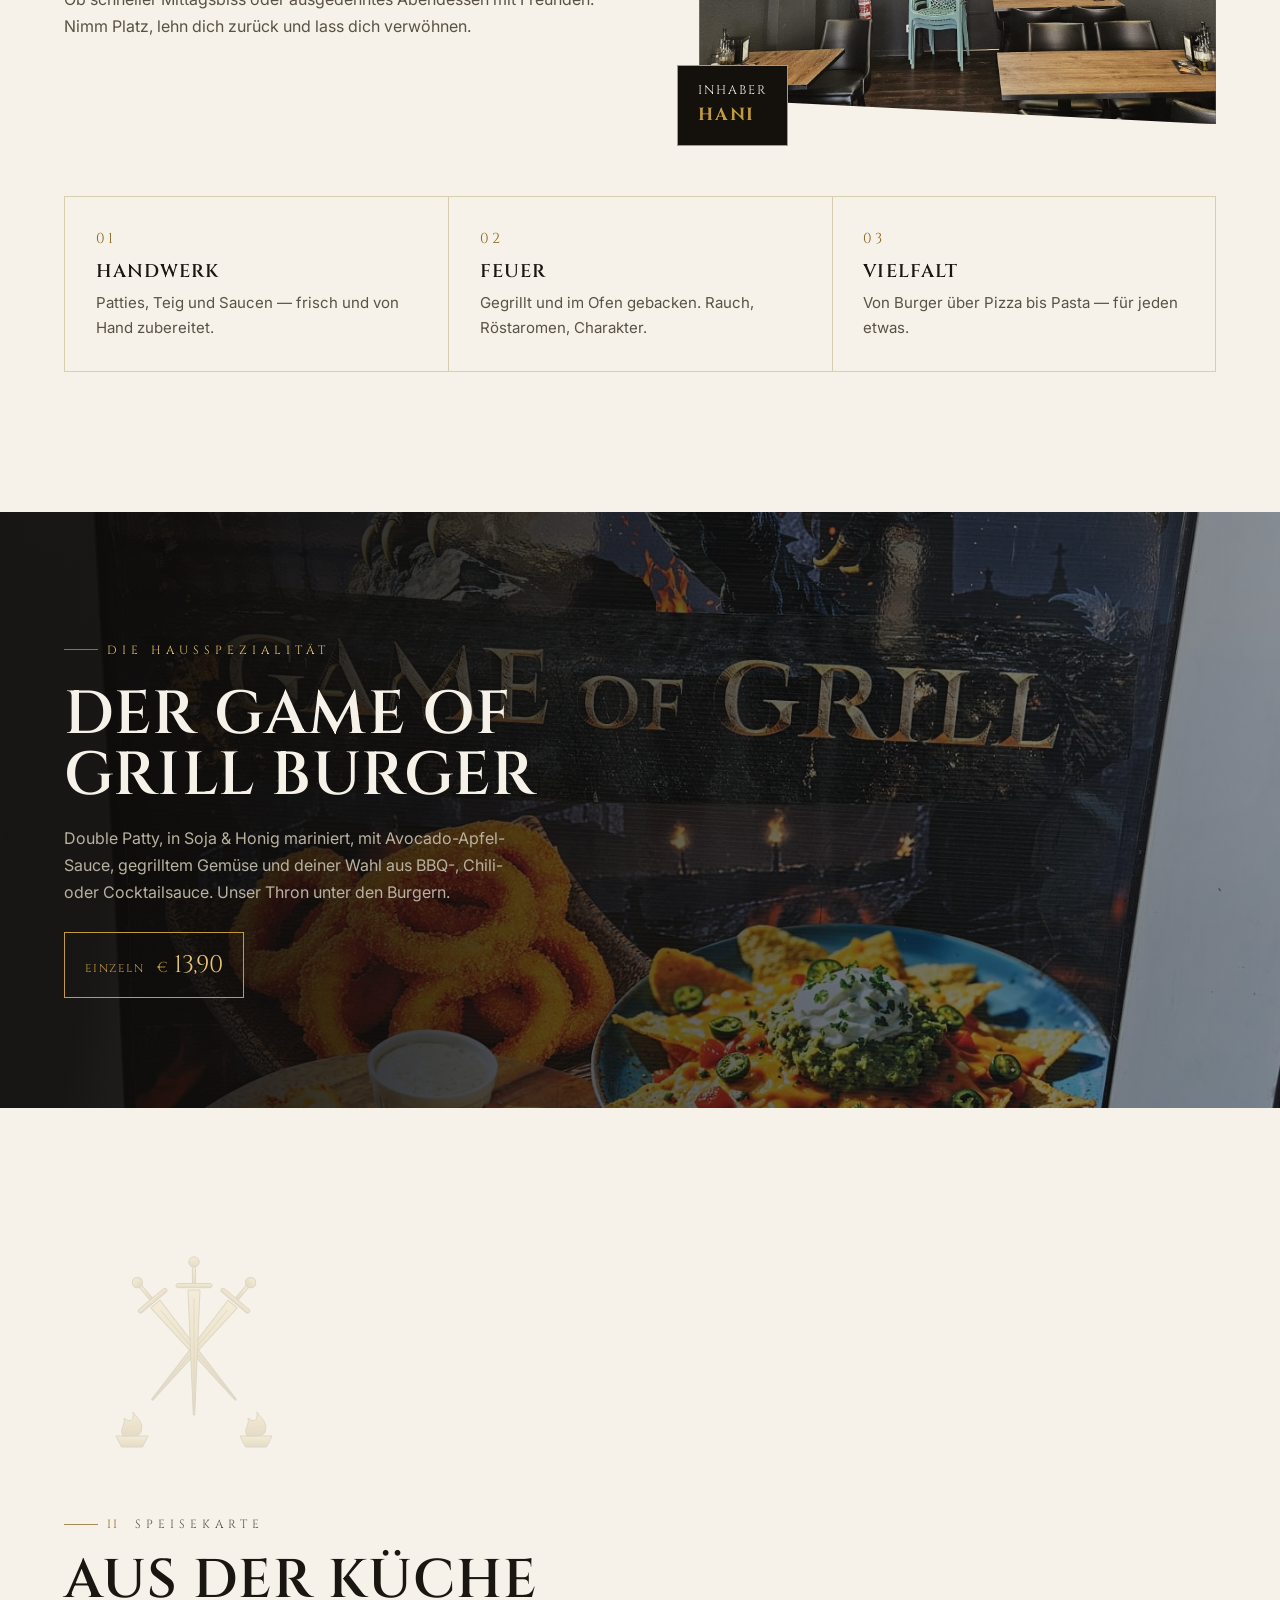
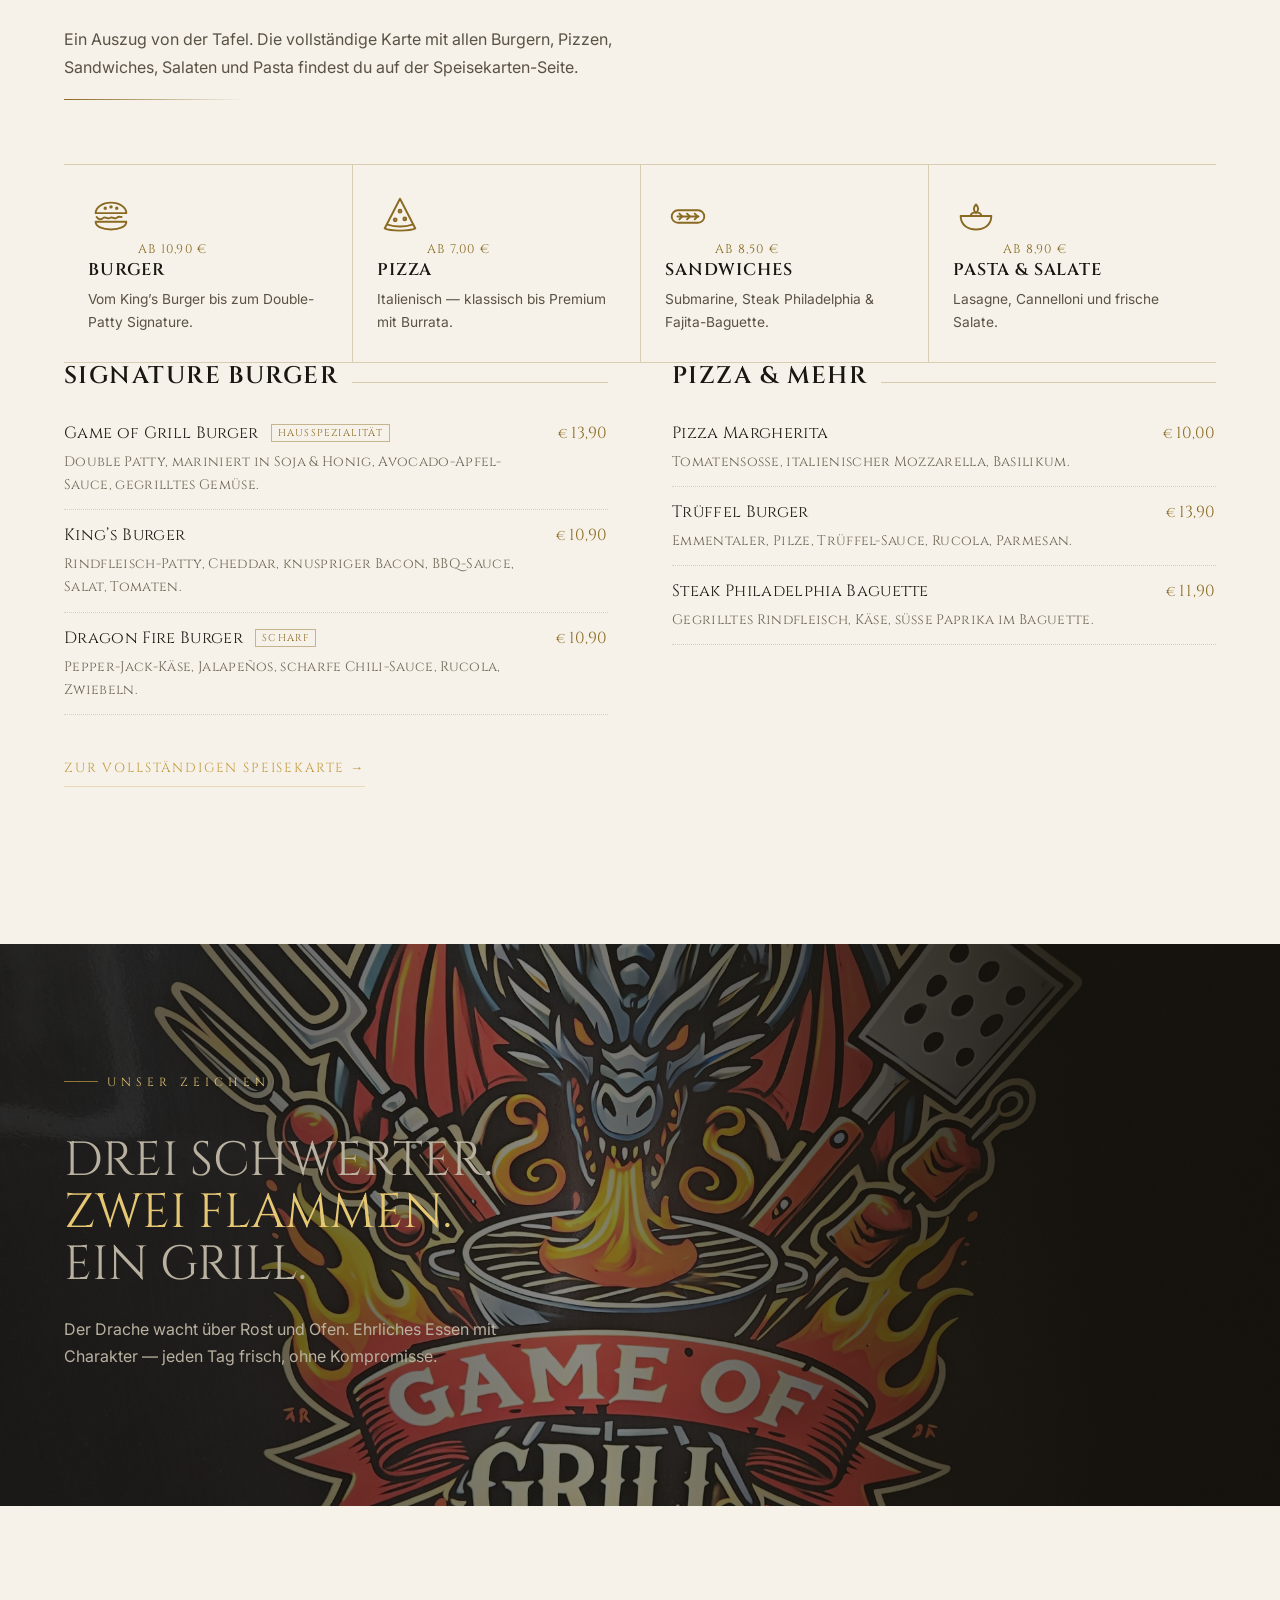
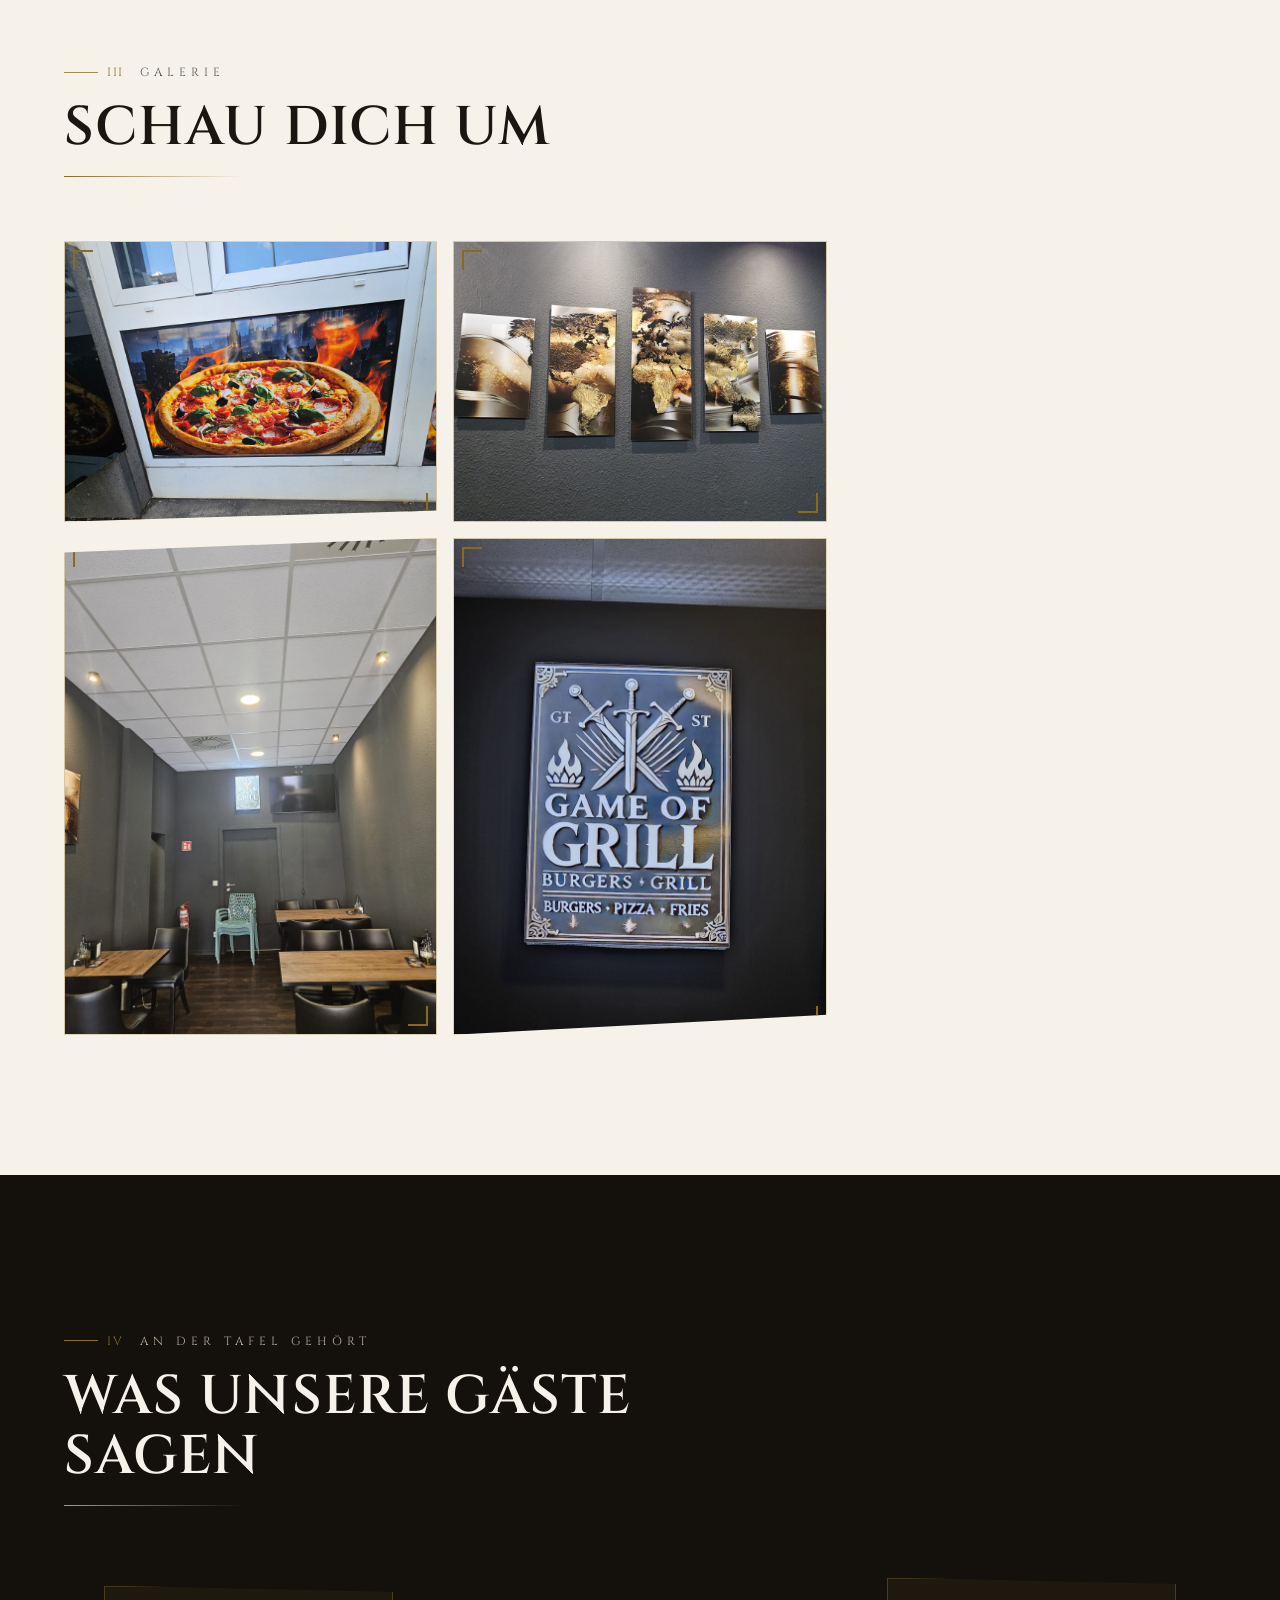
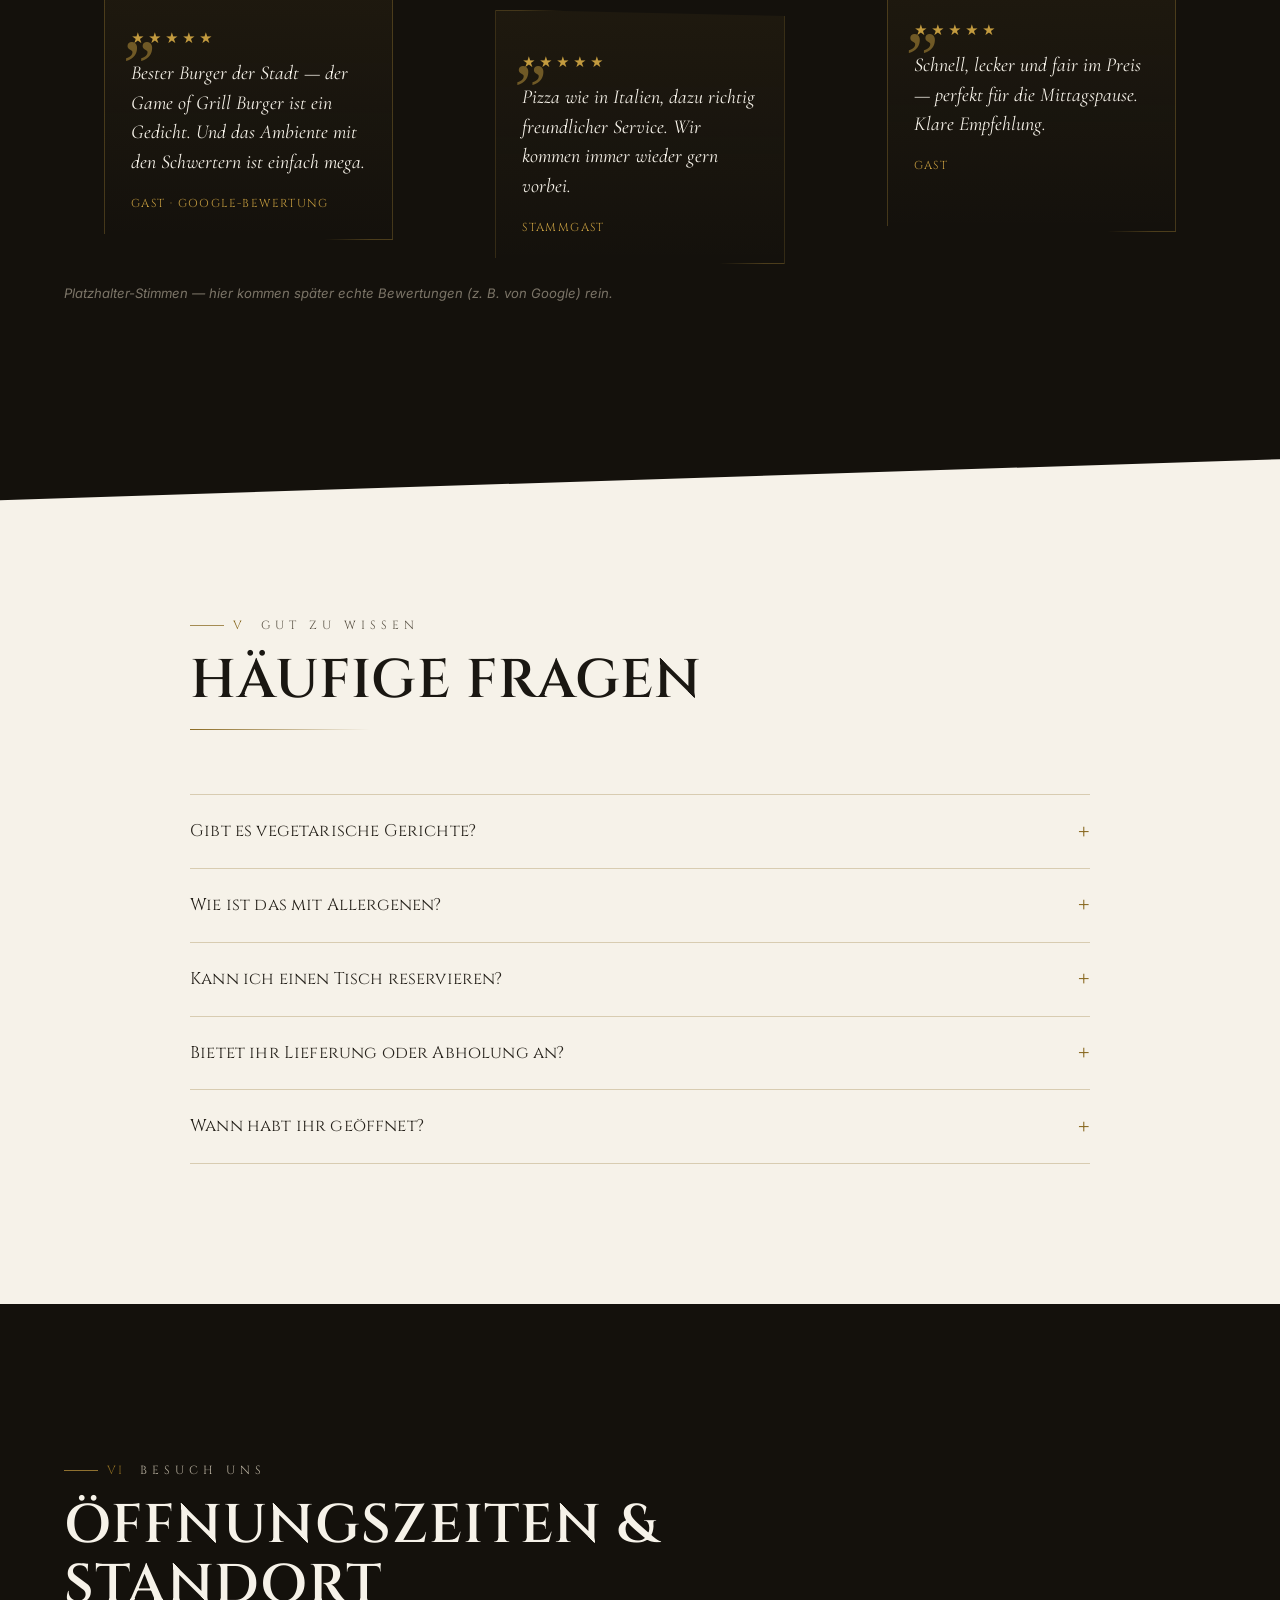
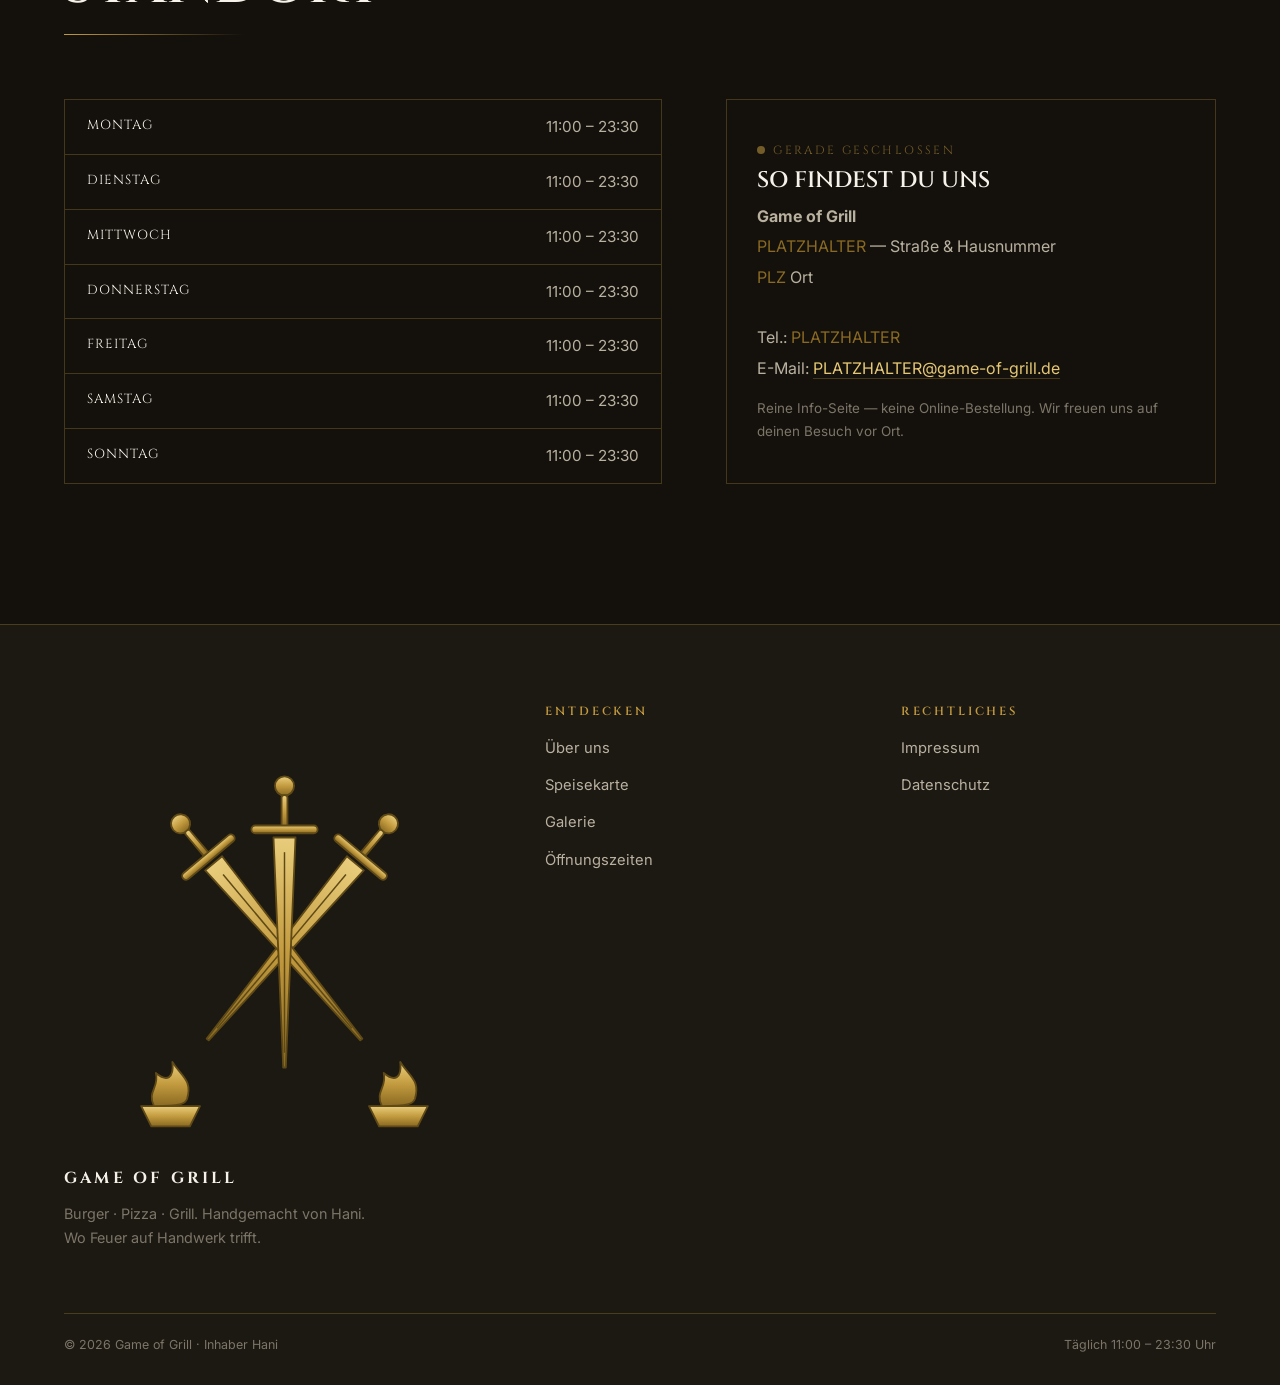
==== commit cc11b31b: "Inhaber Hani + zwei neue Sektionen (Kundenstimmen, FAQ) - Inhaber ueberall von "Aladdin" auf "Hani" " ====
--- a/index.html
+++ b/index.html
@@ -3,8 +3,8 @@
 <head>
   <meta charset="UTF-8">
   <meta name="viewport" content="width=device-width, initial-scale=1.0">
-  <title>Game of Grill — Burger, Pizza & Grill | Aladdin's Küche</title>
-  <meta name="description" content="Game of Grill: handgemachte Burger, neapolitanische Pizza, Sandwiches, Pasta & Grillspezialitäten. Täglich frisch von Inhaber Aladdin. Öffnungszeiten 11:00–23:30 Uhr.">
+  <title>Game of Grill — Burger, Pizza & Grill | Hanis Küche</title>
+  <meta name="description" content="Game of Grill: handgemachte Burger, neapolitanische Pizza, Sandwiches, Pasta & Grillspezialitäten. Täglich frisch von Inhaber Hani. Öffnungszeiten 11:00–23:30 Uhr.">
   <meta name="theme-color" content="#0c0b0a">
   <link rel="icon" href="assets/favicon.svg" type="image/svg+xml">
   <link rel="canonical" href="https://www.game-of-grill.de/">
@@ -34,7 +34,7 @@
     "image": "images/poster-dragon-food.jpg",
     "url": "https://www.game-of-grill.de/",
     "email": "PLATZHALTER@game-of-grill.de",
-    "founder": "Aladdin",
+    "founder": "Hani",
     "openingHoursSpecification": [{
       "@type": "OpeningHoursSpecification",
       "dayOfWeek": ["Monday","Tuesday","Wednesday","Thursday","Friday","Saturday","Sunday"],
@@ -76,7 +76,7 @@
 
   <div class="hero__inner">
     <div class="hero__copy">
-      <p class="eyebrow hero__kicker">Aladdin&rsquo;s Küche &middot; Est.</p>
+      <p class="eyebrow hero__kicker">Hanis Küche &middot; Est.</p>
       <h1>
         <span class="fill">Game</span>
         <span class="of">of</span>
@@ -154,14 +154,14 @@
         <p class="eyebrow"><span class="roman">I</span> &nbsp;Über uns</p>
         <h2>Ein Königreich für Grillfans</h2>
         <p class="editor-quote">&bdquo;Bei uns wird nicht gekämpft &mdash; bei uns wird gegrillt.&ldquo;</p>
-        <p>Game of Grill ist die Idee von Inhaber <strong>Aladdin</strong>: ein Ort, an dem Streetfood auf Handwerk trifft. Unsere Rindfleisch-Patties werden in Sojasauce und Honig mariniert, unsere Pizza kommt nach italienischer Art auf den Teller, und die Saucen rühren wir selbst an. Drei gekreuzte Schwerter, zwei Flammen &mdash; unser Zeichen für ehrliches Essen mit Charakter.</p>
+        <p>Game of Grill ist die Idee von Inhaber <strong>Hani</strong>: ein Ort, an dem Streetfood auf Handwerk trifft. Unsere Rindfleisch-Patties werden in Sojasauce und Honig mariniert, unsere Pizza kommt nach italienischer Art auf den Teller, und die Saucen rühren wir selbst an. Drei gekreuzte Schwerter, zwei Flammen &mdash; unser Zeichen für ehrliches Essen mit Charakter.</p>
         <p>Ob schneller Mittagsbiss oder ausgedehntes Abendessen mit Freunden: Nimm Platz, lehn dich zurück und lass dich verwöhnen.</p>
       </div>
       <div class="about__figure reveal">
         <div class="frame">
           <img src="images/interior.jpg" alt="Gemütlicher Gastraum von Game of Grill mit Holztischen, dunklen Wänden und beleuchtetem Logo-Schild">
         </div>
-        <div class="tag">Inhaber<b>Aladdin</b></div>
+        <div class="tag">Inhaber<b>Hani</b></div>
       </div>
     </div>
 
@@ -307,11 +307,76 @@
   </div>
 </section>
 
+<!-- ============ KUNDENSTIMMEN ============ -->
+<section class="section" id="stimmen">
+  <div class="wrap">
+    <div class="section__head reveal">
+      <p class="eyebrow"><span class="roman">IV</span> &nbsp;An der Tafel gehört</p>
+      <h2>Was unsere Gäste sagen</h2>
+      <div class="rule"></div>
+    </div>
+    <div class="quotes reveal">
+      <blockquote class="quote">
+        <span class="qmark" aria-hidden="true">&bdquo;</span>
+        <div class="stars" aria-label="Fünf von fünf Sternen">★★★★★</div>
+        <p>Bester Burger der Stadt &mdash; der Game of Grill Burger ist ein Gedicht. Und das Ambiente mit den Schwertern ist einfach mega.</p>
+        <cite>Gast &middot; Google-Bewertung</cite>
+      </blockquote>
+      <blockquote class="quote">
+        <span class="qmark" aria-hidden="true">&bdquo;</span>
+        <div class="stars" aria-label="Fünf von fünf Sternen">★★★★★</div>
+        <p>Pizza wie in Italien, dazu richtig freundlicher Service. Wir kommen immer wieder gern vorbei.</p>
+        <cite>Stammgast</cite>
+      </blockquote>
+      <blockquote class="quote">
+        <span class="qmark" aria-hidden="true">&bdquo;</span>
+        <div class="stars" aria-label="Fünf von fünf Sternen">★★★★★</div>
+        <p>Schnell, lecker und fair im Preis &mdash; perfekt für die Mittagspause. Klare Empfehlung.</p>
+        <cite>Gast</cite>
+      </blockquote>
+    </div>
+    <p style="margin-top:26px;color:var(--paper-mute);font-size:.82rem"><em>Platzhalter-Stimmen &mdash; hier kommen später echte Bewertungen (z.&nbsp;B. von Google) rein.</em></p>
+  </div>
+</section>
+
+<!-- ============ FAQ ============ -->
+<section class="section section--paper cut-top" id="faq">
+  <div class="wrap" style="max-width:900px">
+    <div class="section__head reveal">
+      <p class="eyebrow"><span class="roman">V</span> &nbsp;Gut zu wissen</p>
+      <h2>Häufige Fragen</h2>
+      <div class="rule"></div>
+    </div>
+    <div class="faq reveal">
+      <details>
+        <summary>Gibt es vegetarische Gerichte?</summary>
+        <p class="faq__a">Ja, einige! Zum Beispiel den Halloumi Crown Burger, die Queen Veggie, mehrere vegetarische Pizzen und frische Salate. Bei veganen Wünschen sprich uns gern direkt an.</p>
+      </details>
+      <details>
+        <summary>Wie ist das mit Allergenen?</summary>
+        <p class="faq__a">Alle Speisen auf der Karte sind mit Allergen-Kennzeichnung versehen. Wenn du unsicher bist, frag uns einfach vor Ort &mdash; wir helfen dir gern weiter.</p>
+      </details>
+      <details>
+        <summary>Kann ich einen Tisch reservieren?</summary>
+        <p class="faq__a">Für größere Gruppen komm gern vorbei oder ruf kurz an. <span style="color:var(--gold-deep)">(Telefonnummer folgt.)</span></p>
+      </details>
+      <details>
+        <summary>Bietet ihr Lieferung oder Abholung an?</summary>
+        <p class="faq__a">Diese Website ist eine reine Info-Seite ohne Online-Bestellung. Zum aktuellen Liefer- und Abhol-Angebot fragst du am besten direkt bei uns im Laden.</p>
+      </details>
+      <details>
+        <summary>Wann habt ihr geöffnet?</summary>
+        <p class="faq__a">Täglich von 11:00 bis 23:30 Uhr. Die Öffnungszeiten findest du auch unten im Abschnitt &bdquo;Besuch uns&ldquo;.</p>
+      </details>
+    </div>
+  </div>
+</section>
+
 <!-- ============ BESUCH / STANDORT ============ -->
 <section class="section cut-top" id="besuch">
   <div class="wrap">
     <div class="section__head reveal">
-      <p class="eyebrow"><span class="roman">IV</span> &nbsp;Besuch uns</p>
+      <p class="eyebrow"><span class="roman">VI</span> &nbsp;Besuch uns</p>
       <h2>Öffnungszeiten &amp; Standort</h2>
       <div class="rule"></div>
     </div>
@@ -350,7 +415,7 @@
       <div class="footer__brand">
         <img src="assets/emblem.svg" alt="Game of Grill Wappen">
         <b>Game of Grill</b>
-        <p>Burger &middot; Pizza &middot; Grill. Handgemacht von Aladdin. Wo Feuer auf Handwerk trifft.</p>
+        <p>Burger &middot; Pizza &middot; Grill. Handgemacht von Hani. Wo Feuer auf Handwerk trifft.</p>
       </div>
       <div>
         <h4>Entdecken</h4>
@@ -370,7 +435,7 @@
       </div>
     </div>
     <div class="footer__base">
-      <span>&copy; <span id="year">2026</span> Game of Grill &middot; Inhaber Aladdin</span>
+      <span>&copy; <span id="year">2026</span> Game of Grill &middot; Inhaber Hani</span>
       <span>Täglich 11:00 &ndash; 23:30 Uhr</span>
     </div>
   </div>
--- a/css/style.css
+++ b/css/style.css
@@ -472,6 +472,42 @@
 .feature__statement { font-family: var(--serif); font-size: clamp(1.8rem,4.4vw,3rem);
   text-transform: uppercase; line-height: 1.08; }
 .feature__statement span { color: var(--gold-hi); display: block; }
+
+/* ============================================================
+   KUNDENSTIMMEN
+   ============================================================ */
+.quotes { display: grid; grid-template-columns: repeat(3, 1fr); gap: 22px; margin-top: 8px; }
+.quote { position: relative; padding: 40px 26px 26px; border: 1px solid var(--line);
+  background: linear-gradient(180deg, rgba(195,155,63,.06), transparent);
+  clip-path: polygon(0 0, 100% 2.5%, 100% 100%, 0 97.5%); }
+.quote:nth-child(2) { transform: translateY(24px); }
+.quote:nth-child(3) { transform: translateY(-8px); }
+.quote .qmark { position: absolute; top: 2px; left: 18px; font-family: var(--editor);
+  font-size: 4.6rem; line-height: 1; color: var(--gold); opacity: .5; }
+.quote p { position: relative; margin: 10px 0 16px; color: var(--paper);
+  font-family: var(--editor); font-size: 1.24rem; font-style: italic; line-height: 1.5; }
+.quote .stars { color: var(--gold); letter-spacing: 3px; font-size: .82rem; }
+.quote cite { display: block; margin-top: 10px; font-family: var(--serif); font-style: normal;
+  letter-spacing: .12em; text-transform: uppercase; font-size: .72rem; color: var(--gold); }
+
+/* ============================================================
+   FAQ — natives Accordion (details/summary), ohne JS
+   ============================================================ */
+.faq { border-top: 1px solid var(--line); margin-top: 8px; }
+.section--paper .faq { border-color: rgba(138,106,34,.28); }
+.faq details { border-bottom: 1px solid var(--line); }
+.section--paper .faq details { border-color: rgba(138,106,34,.28); }
+.faq summary { list-style: none; cursor: pointer; display: flex; justify-content: space-between;
+  align-items: center; gap: 20px; padding: 22px 0;
+  font-family: var(--serif); font-size: 1.06rem; letter-spacing: .01em; transition: color .2s; }
+.faq summary::-webkit-details-marker { display: none; }
+.faq summary::after { content: "+"; font-family: var(--serif); font-size: 1.5rem; line-height: 1;
+  color: var(--gold); flex: none; transition: transform .3s ease; }
+.section--paper .faq summary::after { color: var(--gold-deep); }
+.faq details[open] summary::after { content: "\2013"; }
+.faq details[open] summary { color: var(--gold-deep); }
+.faq summary:hover { color: var(--gold); }
+.faq__a { padding: 0 0 24px; max-width: 66ch; }
 
 /* ============================================================
    Reveal-on-scroll
@@ -526,6 +562,8 @@
   .cat + .cat { border-left: 0; }
   .cat:nth-child(odd) { border-right: 1px solid rgba(138,106,34,.28); }
   .feature__card, .feature__statement { max-width: none; }
+  .quotes { grid-template-columns: 1fr; gap: 16px; }
+  .quote, .quote:nth-child(2), .quote:nth-child(3) { transform: none; }
 }
 @media (max-width: 560px) {
   .gallery { columns: 1; column-gap: 0; }
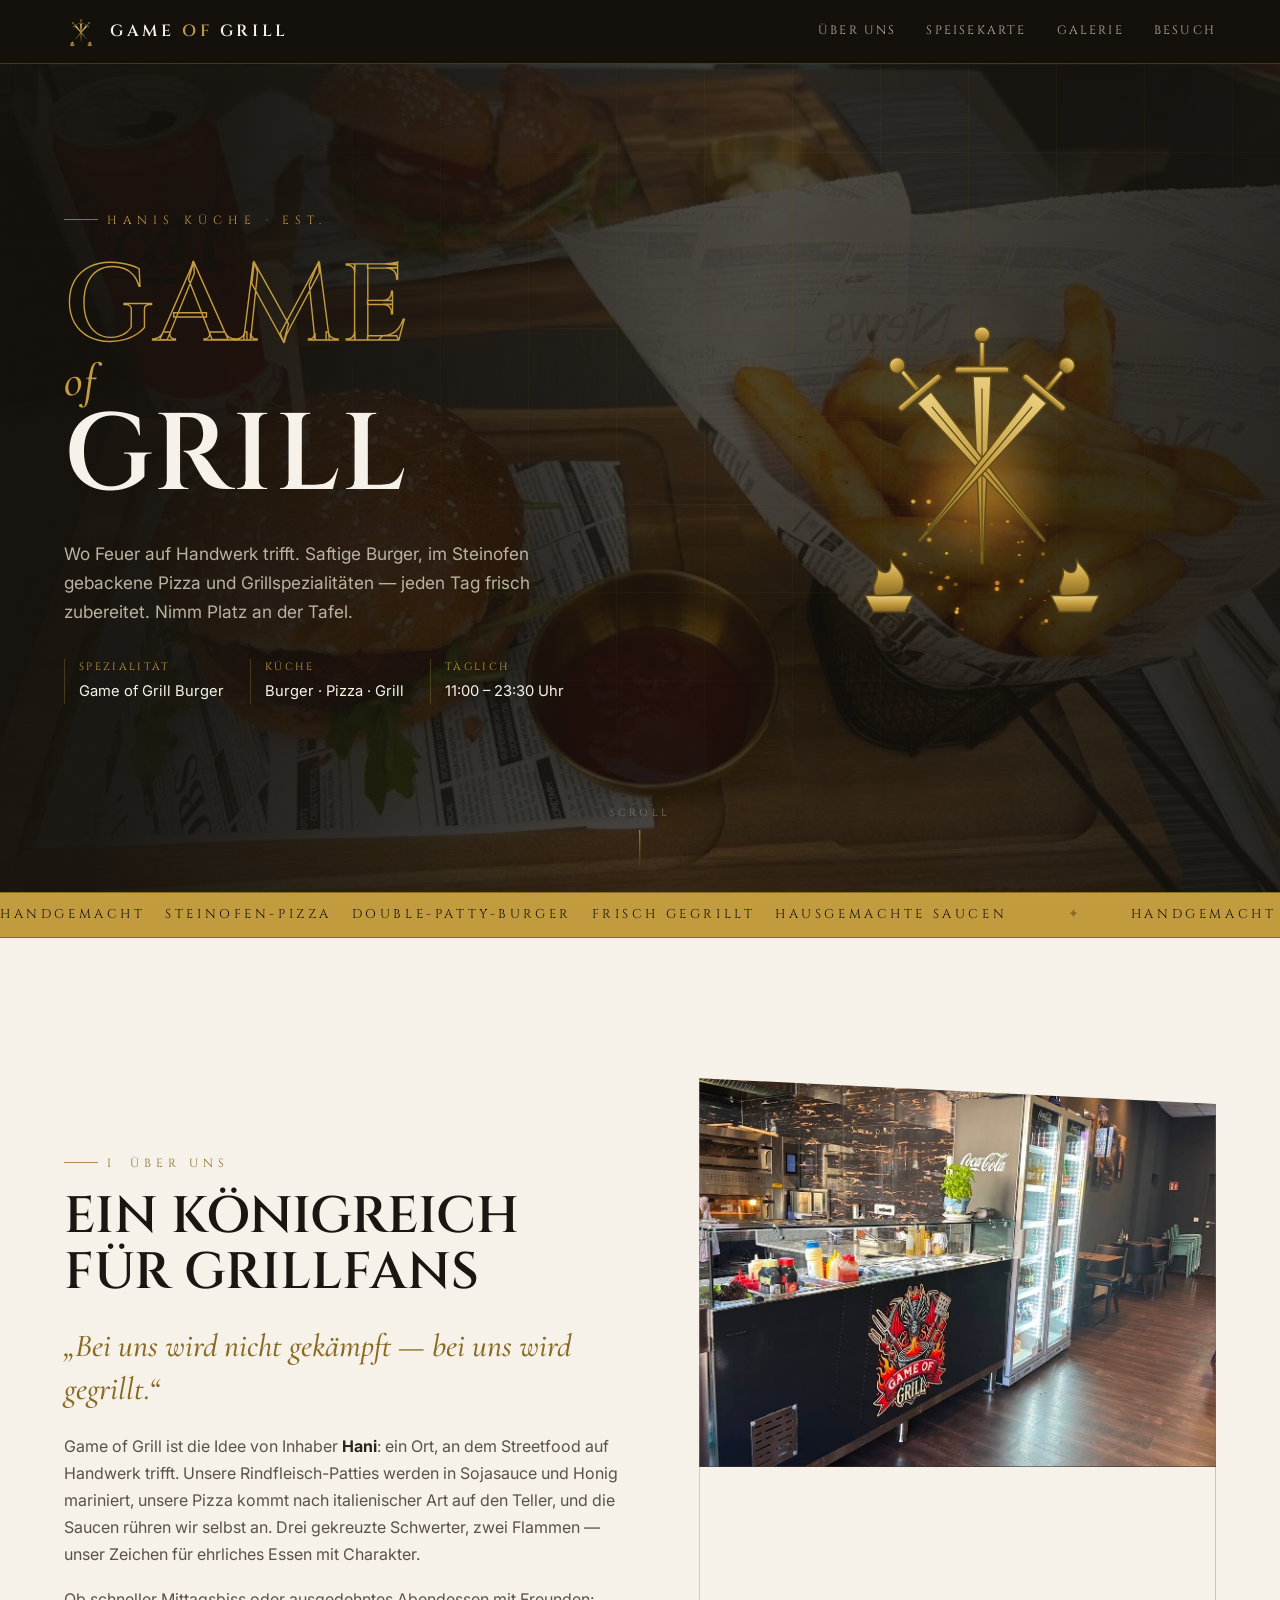
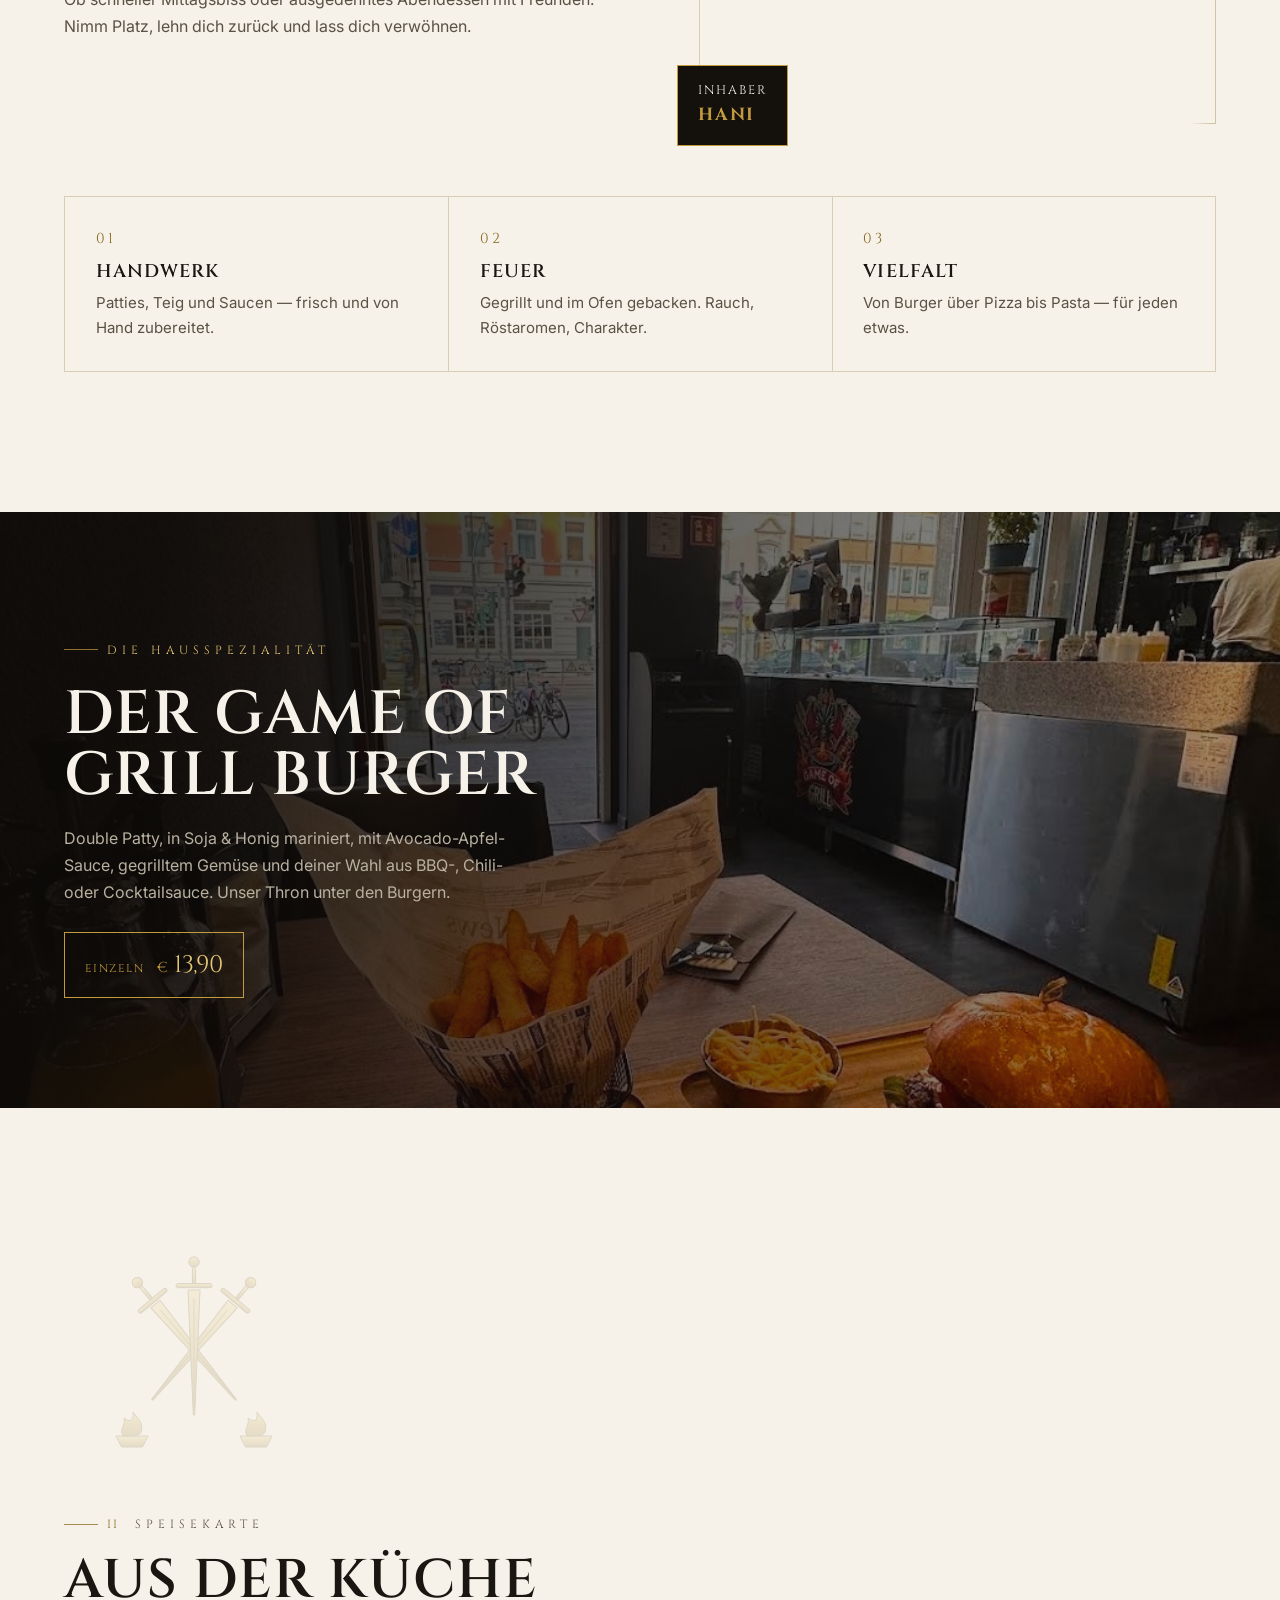
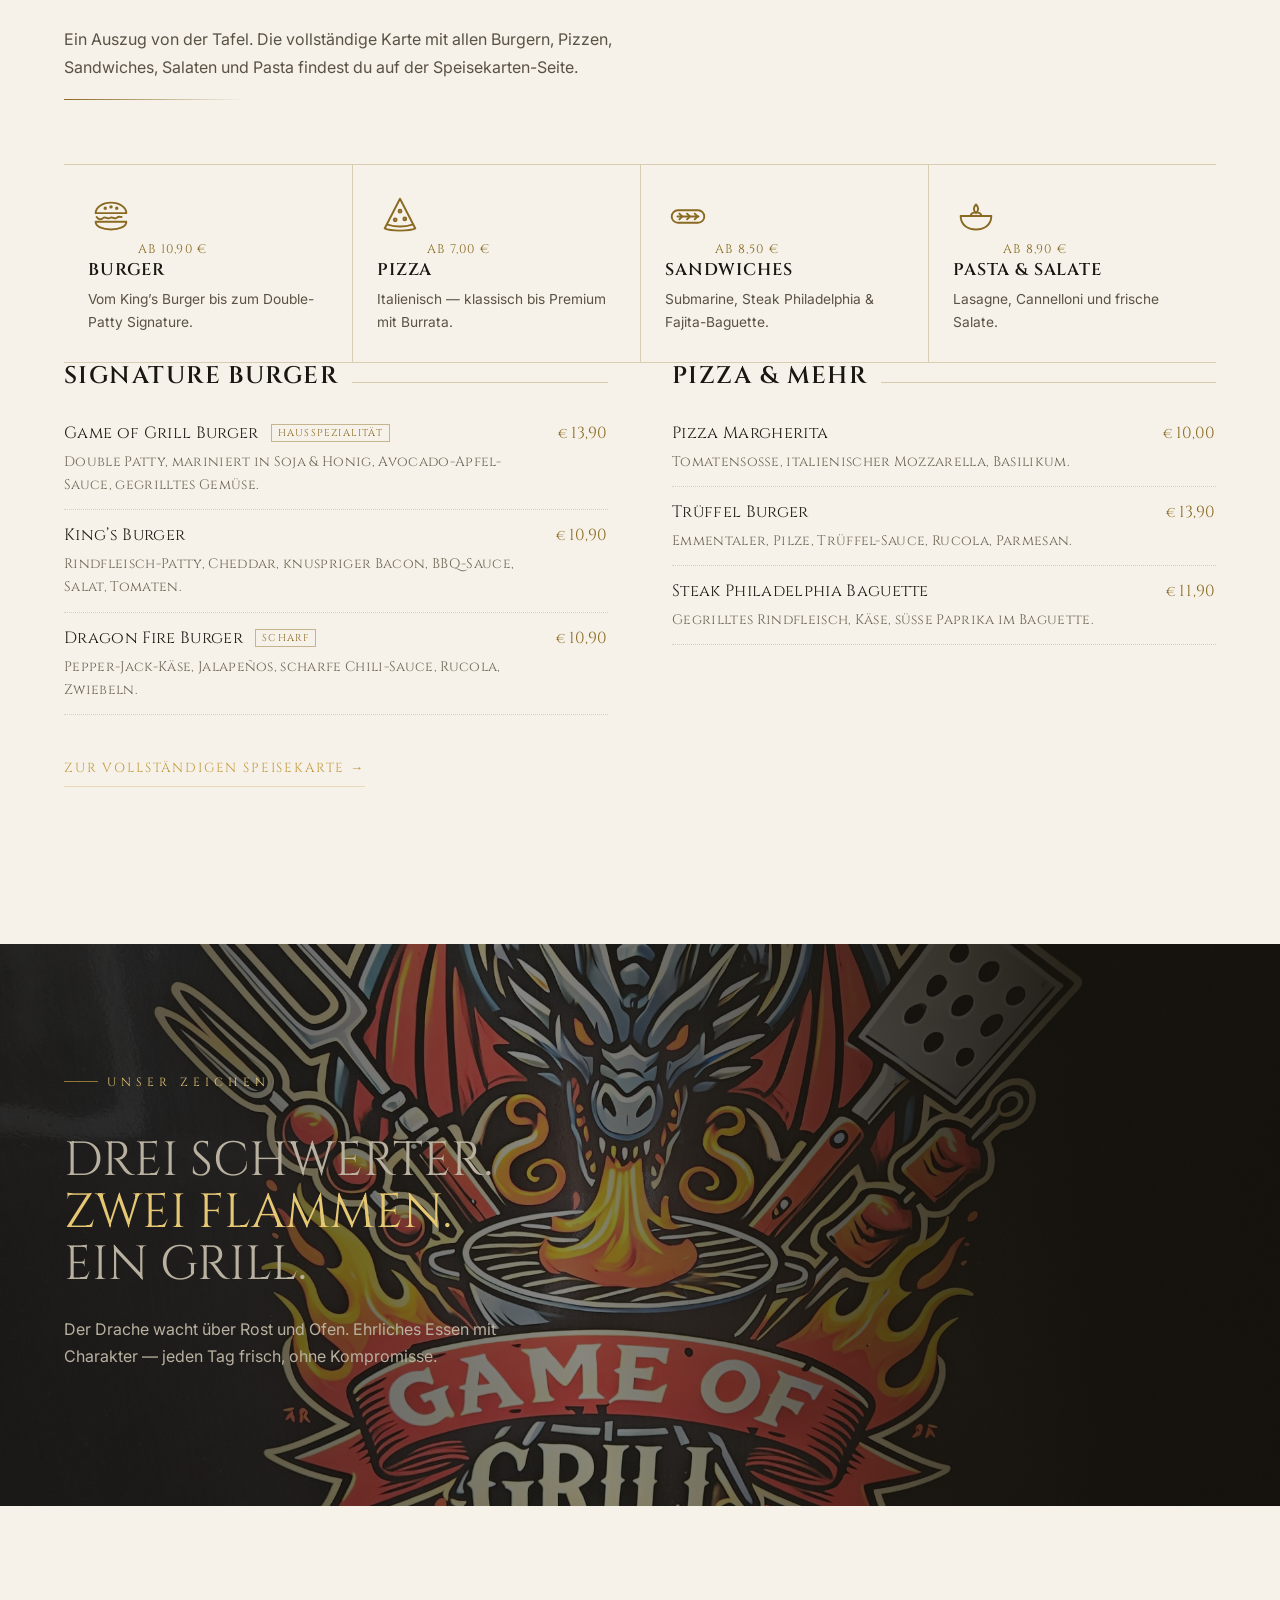
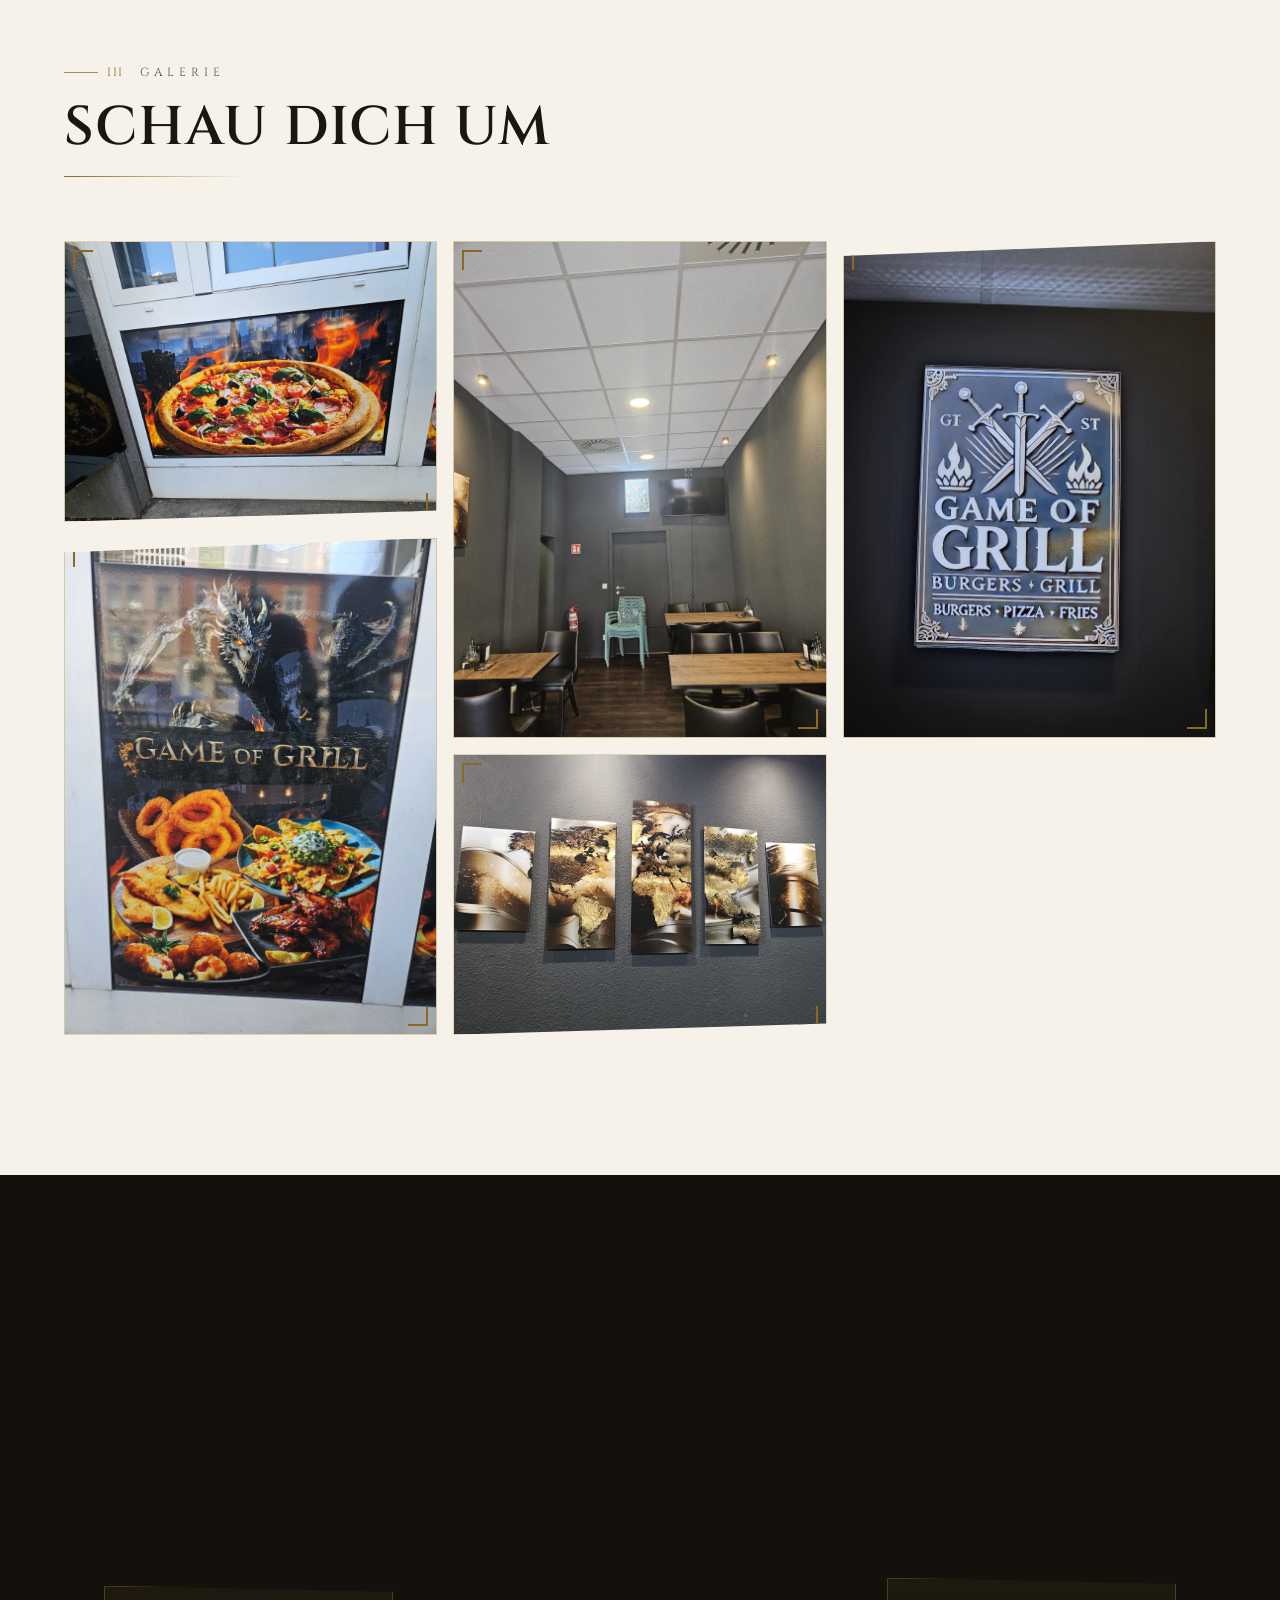
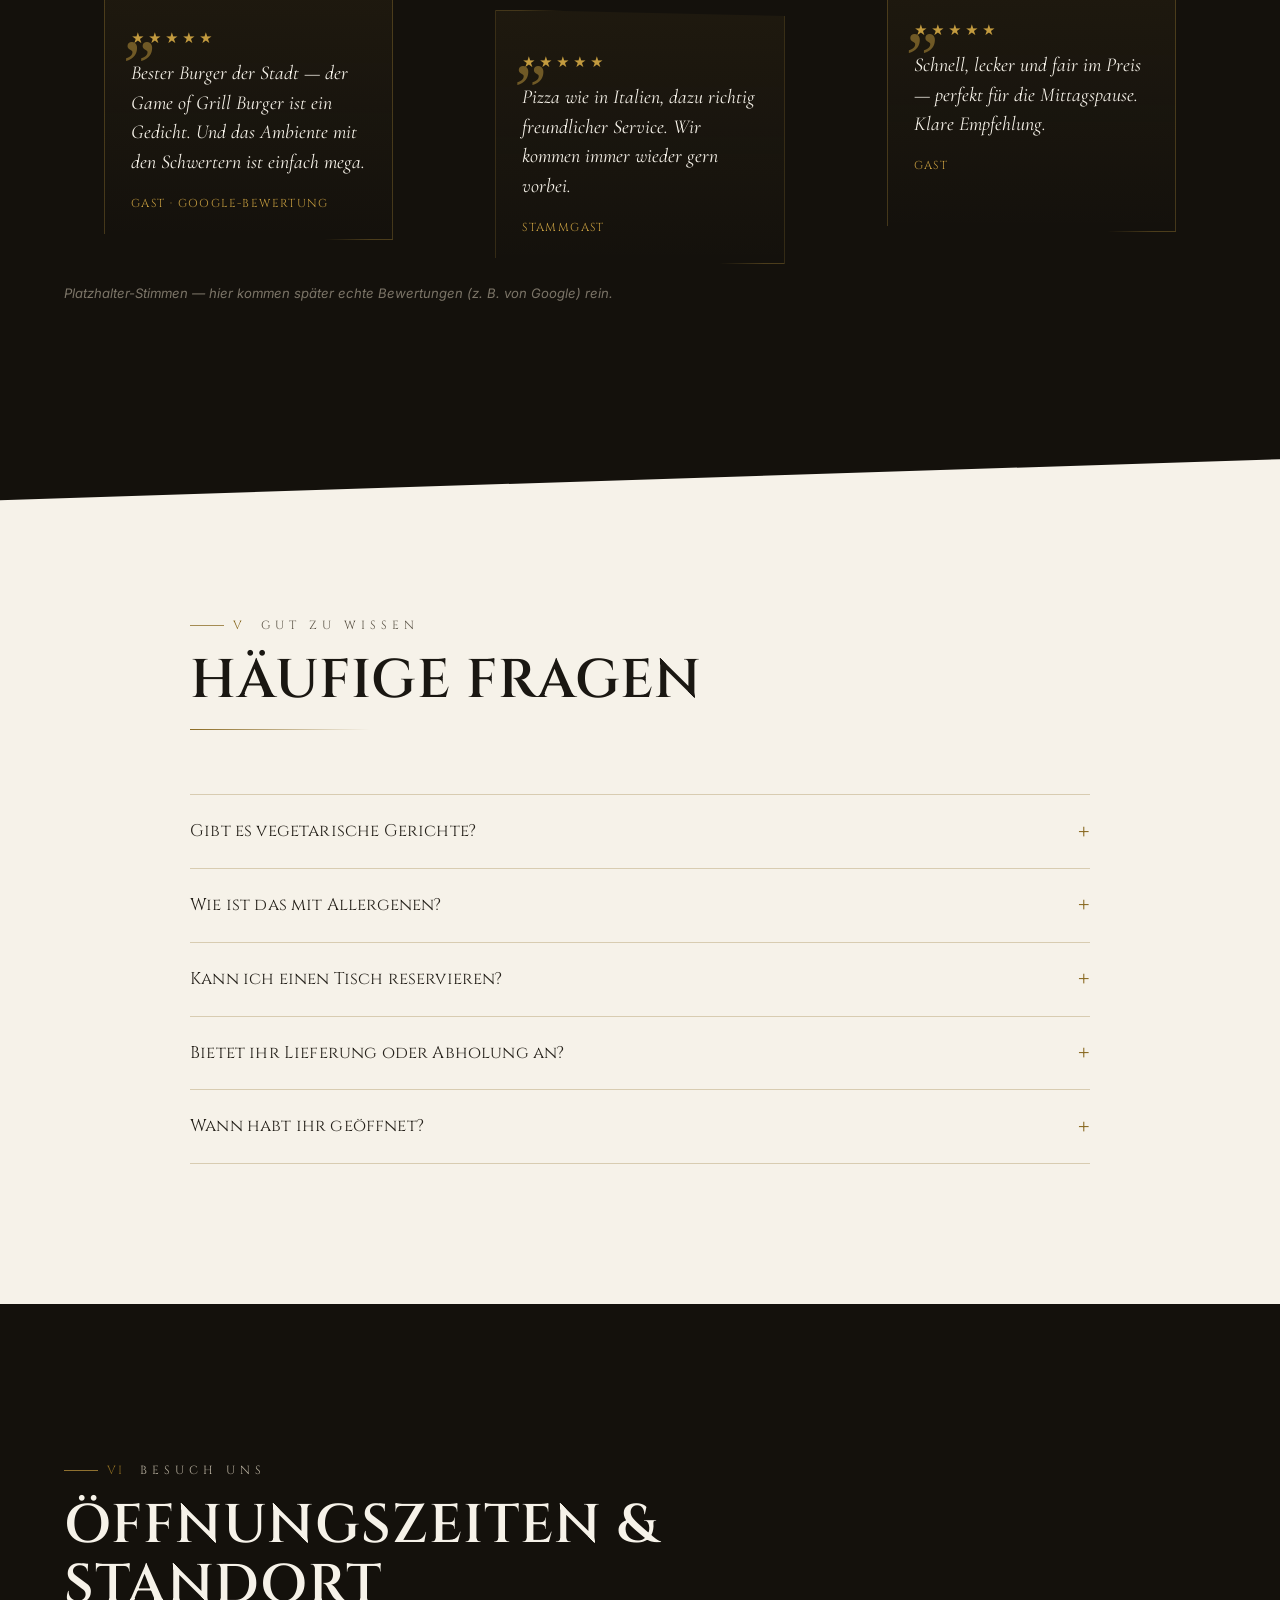
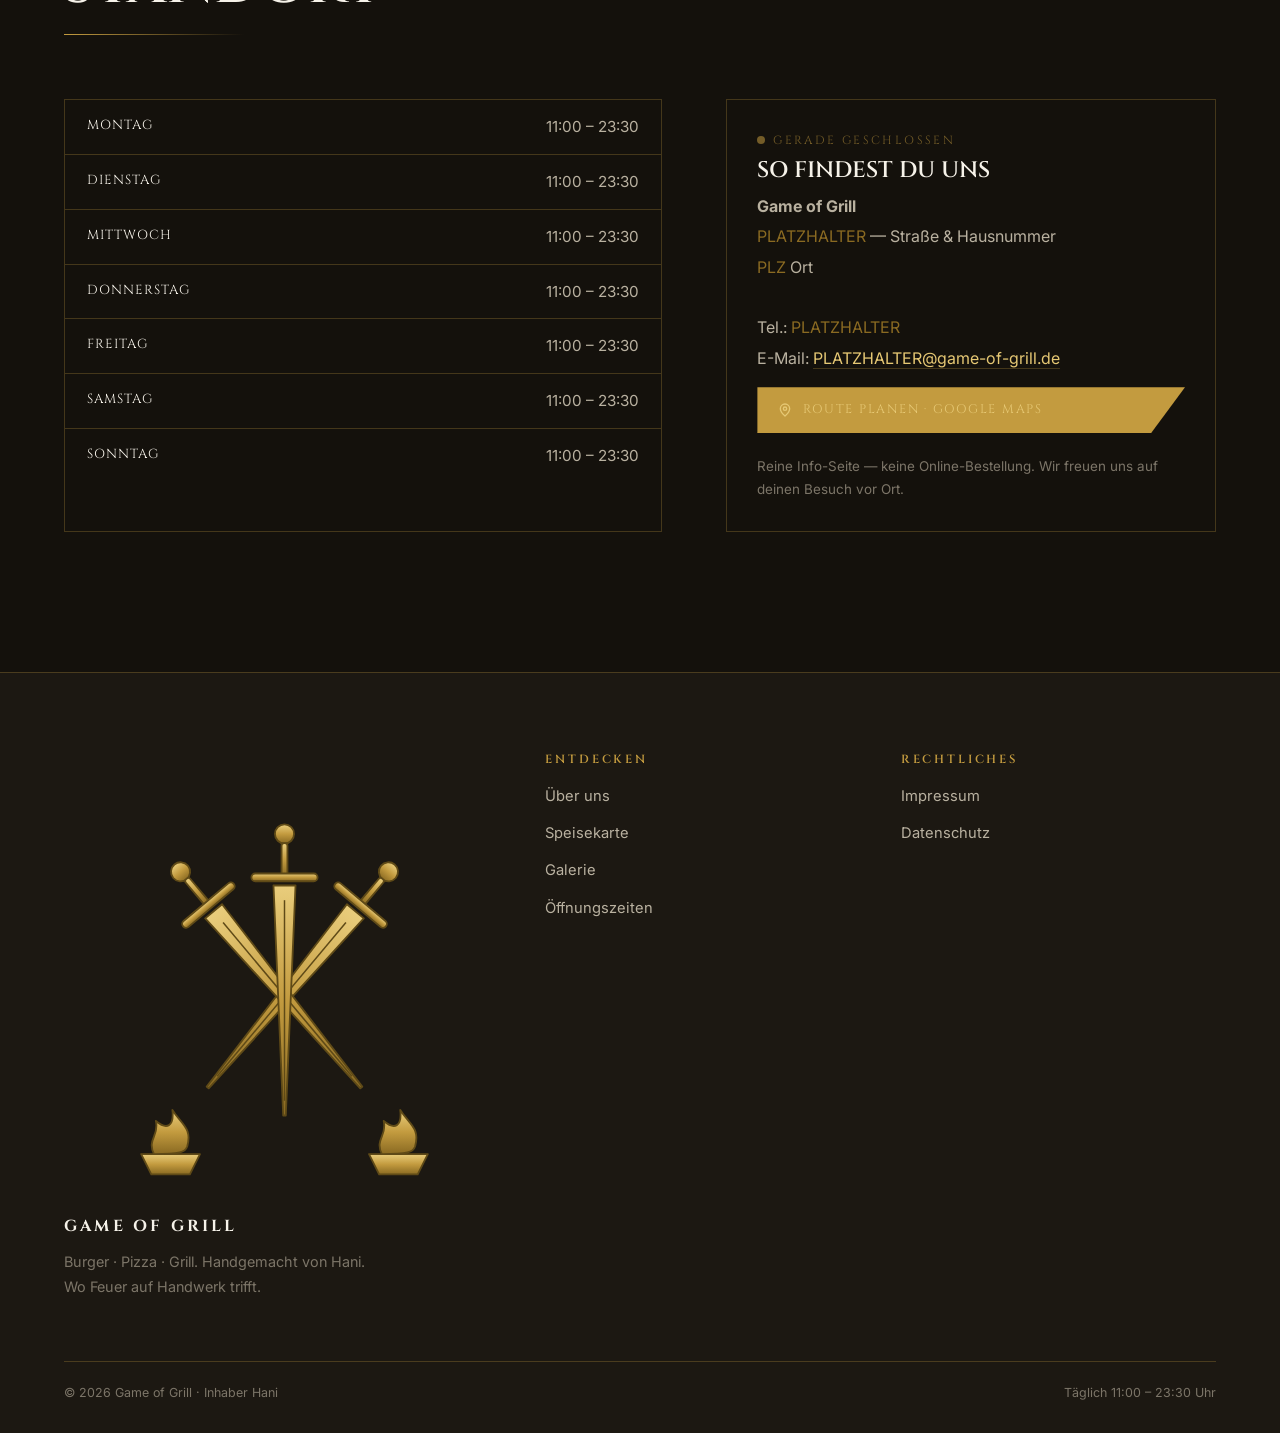
==== commit 73617bfc: "Echte Food-/Venue-Fotos eingebaut + Google-Maps-Button - 3 neue echte Fotos: Burger+Cola (Hero), Bur" ====
--- a/index.html
+++ b/index.html
@@ -13,7 +13,7 @@
   <meta property="og:type" content="restaurant.restaurant">
   <meta property="og:title" content="Game of Grill — Burger, Pizza & Grill">
   <meta property="og:description" content="Handgemachte Burger, Pizza & Grillspezialitäten. Täglich 11:00–23:30 Uhr.">
-  <meta property="og:image" content="images/poster-dragon-food.jpg">
+  <meta property="og:image" content="images/burgers-coke.jpg">
   <meta property="og:locale" content="de_DE">
 
   <!-- Fonts -->
@@ -31,7 +31,7 @@
     "name": "Game of Grill",
     "servesCuisine": ["Burger", "Pizza", "Grill", "Sandwiches", "Pasta"],
     "priceRange": "€€",
-    "image": "images/poster-dragon-food.jpg",
+    "image": "images/burgers-coke.jpg",
     "url": "https://www.game-of-grill.de/",
     "email": "PLATZHALTER@game-of-grill.de",
     "founder": "Hani",
@@ -71,7 +71,7 @@
 
 <!-- ============ HERO ============ -->
 <section class="hero" aria-label="Willkommen bei Game of Grill">
-  <div class="hero__photo" style="background-image:url('images/pizza-fire.jpg')" aria-hidden="true"></div>
+  <div class="hero__photo" style="background-image:url('images/burgers-coke.jpg')" aria-hidden="true"></div>
   <div class="hero__grid-lines" aria-hidden="true"></div>
 
   <div class="hero__inner">
@@ -159,7 +159,7 @@
       </div>
       <div class="about__figure reveal">
         <div class="frame">
-          <img src="images/interior.jpg" alt="Gemütlicher Gastraum von Game of Grill mit Holztischen, dunklen Wänden und beleuchtetem Logo-Schild">
+          <img src="images/counter.jpg" alt="Theke von Game of Grill mit Drachen-Logo, Grillstation, Coca-Cola-Kühlschränken und Sitzbereich im Hintergrund">
         </div>
         <div class="tag">Inhaber<b>Hani</b></div>
       </div>
@@ -175,7 +175,7 @@
 
 <!-- ============ FOTO-BAND: SIGNATURE ============ -->
 <section class="feature" aria-label="Hausspezialität: Game of Grill Burger">
-  <div class="feature__img" style="background-image:url('images/poster-dragon-food.jpg')" aria-hidden="true"></div>
+  <div class="feature__img" style="background-image:url('images/burger-board.jpg'); background-position:center right" aria-hidden="true"></div>
   <div class="wrap">
     <div class="feature__card reveal">
       <p class="eyebrow">Die Hausspezialität</p>
@@ -300,6 +300,7 @@
     </div>
     <div class="gallery reveal">
       <figure><img src="images/pizza-fire.jpg" alt="Frisch gebackene Pizza mit Salami, Oliven und Basilikum vor Flammen und mittelalterlicher Stadtkulisse"><figcaption>Pizza aus dem Ofen</figcaption></figure>
+      <figure><img src="images/poster-dragon-food.jpg" alt="Game of Grill Werbeplakat mit Drache über Onion Rings, Nachos, Fish &amp; Chips und Chicken Wings"><figcaption>Die Auswahl</figcaption></figure>
       <figure><img src="images/interior.jpg" alt="Gastraum von Game of Grill mit Holztischen und dunklen Wänden"><figcaption>Der Gastraum</figcaption></figure>
       <figure><img src="images/wall-art-worldmap.jpg" alt="Goldene Weltkarten-Wandkunst auf Glas im Gastraum von Game of Grill"><figcaption>Details im Laden</figcaption></figure>
       <figure><img src="images/emblem-sign.jpg" alt="Wappenschild mit drei gekreuzten Schwertern und Flammen sowie Schriftzug Game of Grill Burgers Pizza Fries"><figcaption>Das Wappen</figcaption></figure>
@@ -402,7 +403,11 @@
           Tel.: <span style="color:var(--gold-deep)">PLATZHALTER</span><br>
           E-Mail: <a href="mailto:PLATZHALTER@game-of-grill.de">PLATZHALTER@game-of-grill.de</a>
         </address>
-        <p style="color:var(--paper-mute);font-size:.84rem;margin:6px 0 0">Reine Info-Seite &mdash; keine Online-Bestellung. Wir freuen uns auf deinen Besuch vor Ort.</p>
+        <a class="map-btn" href="https://maps.app.goo.gl/NRCoKX7sVZDQ4q2DA" target="_blank" rel="noopener noreferrer">
+          <svg viewBox="0 0 24 24" fill="none" stroke="currentColor" stroke-width="2" stroke-linecap="round" stroke-linejoin="round" aria-hidden="true"><path d="M12 21s-7-6.2-7-11a7 7 0 0 1 14 0c0 4.8-7 11-7 11z"/><circle cx="12" cy="10" r="2.5"/></svg>
+          Route planen &middot; Google Maps
+        </a>
+        <p style="color:var(--paper-mute);font-size:.84rem;margin:14px 0 0">Reine Info-Seite &mdash; keine Online-Bestellung. Wir freuen uns auf deinen Besuch vor Ort.</p>
       </div>
     </div>
   </div>
--- a/css/style.css
+++ b/css/style.css
@@ -396,6 +396,13 @@
 .section--paper .locate address { color: var(--paper-mut2); }
 .section--paper .locate a { color: var(--gold-deep); border-color: rgba(138,106,34,.35); }
 .section--paper .badge-open { color: var(--gold-deep); }
+
+.map-btn { display: inline-flex; align-items: center; gap: 10px; margin-top: 6px;
+  font-family: var(--serif); letter-spacing: .14em; text-transform: uppercase; font-size: .78rem;
+  color: var(--ink); background: var(--gold); padding: 12px 20px;
+  clip-path: polygon(0 0, 100% 0, 92% 100%, 0 100%); transition: background .25s, transform .25s; }
+.map-btn:hover { background: var(--gold-hi); transform: translateX(3px); }
+.map-btn svg { width: 16px; height: 16px; }
 
 .more-link { display: inline-flex; align-items: center; gap: 10px; font-family: var(--serif);
   letter-spacing: .14em; text-transform: uppercase; font-size: .82rem; padding-bottom: 6px; }
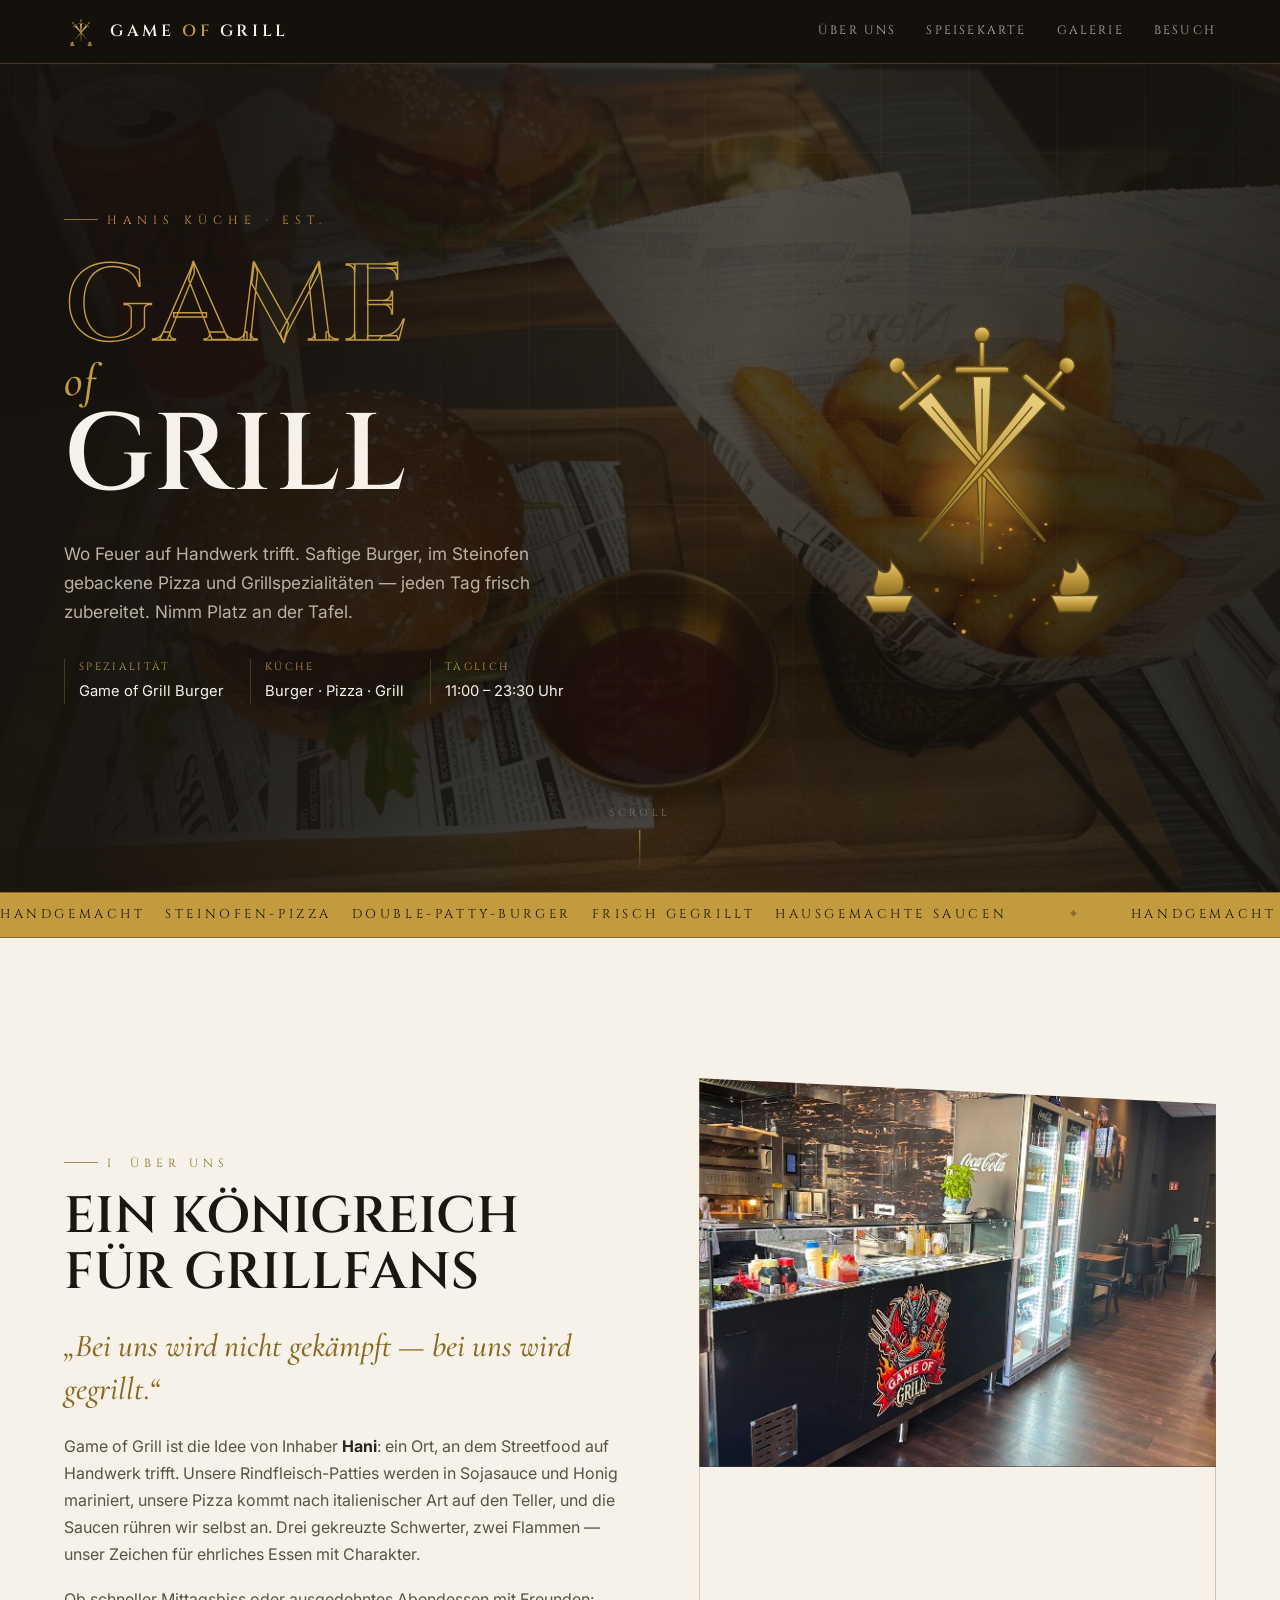
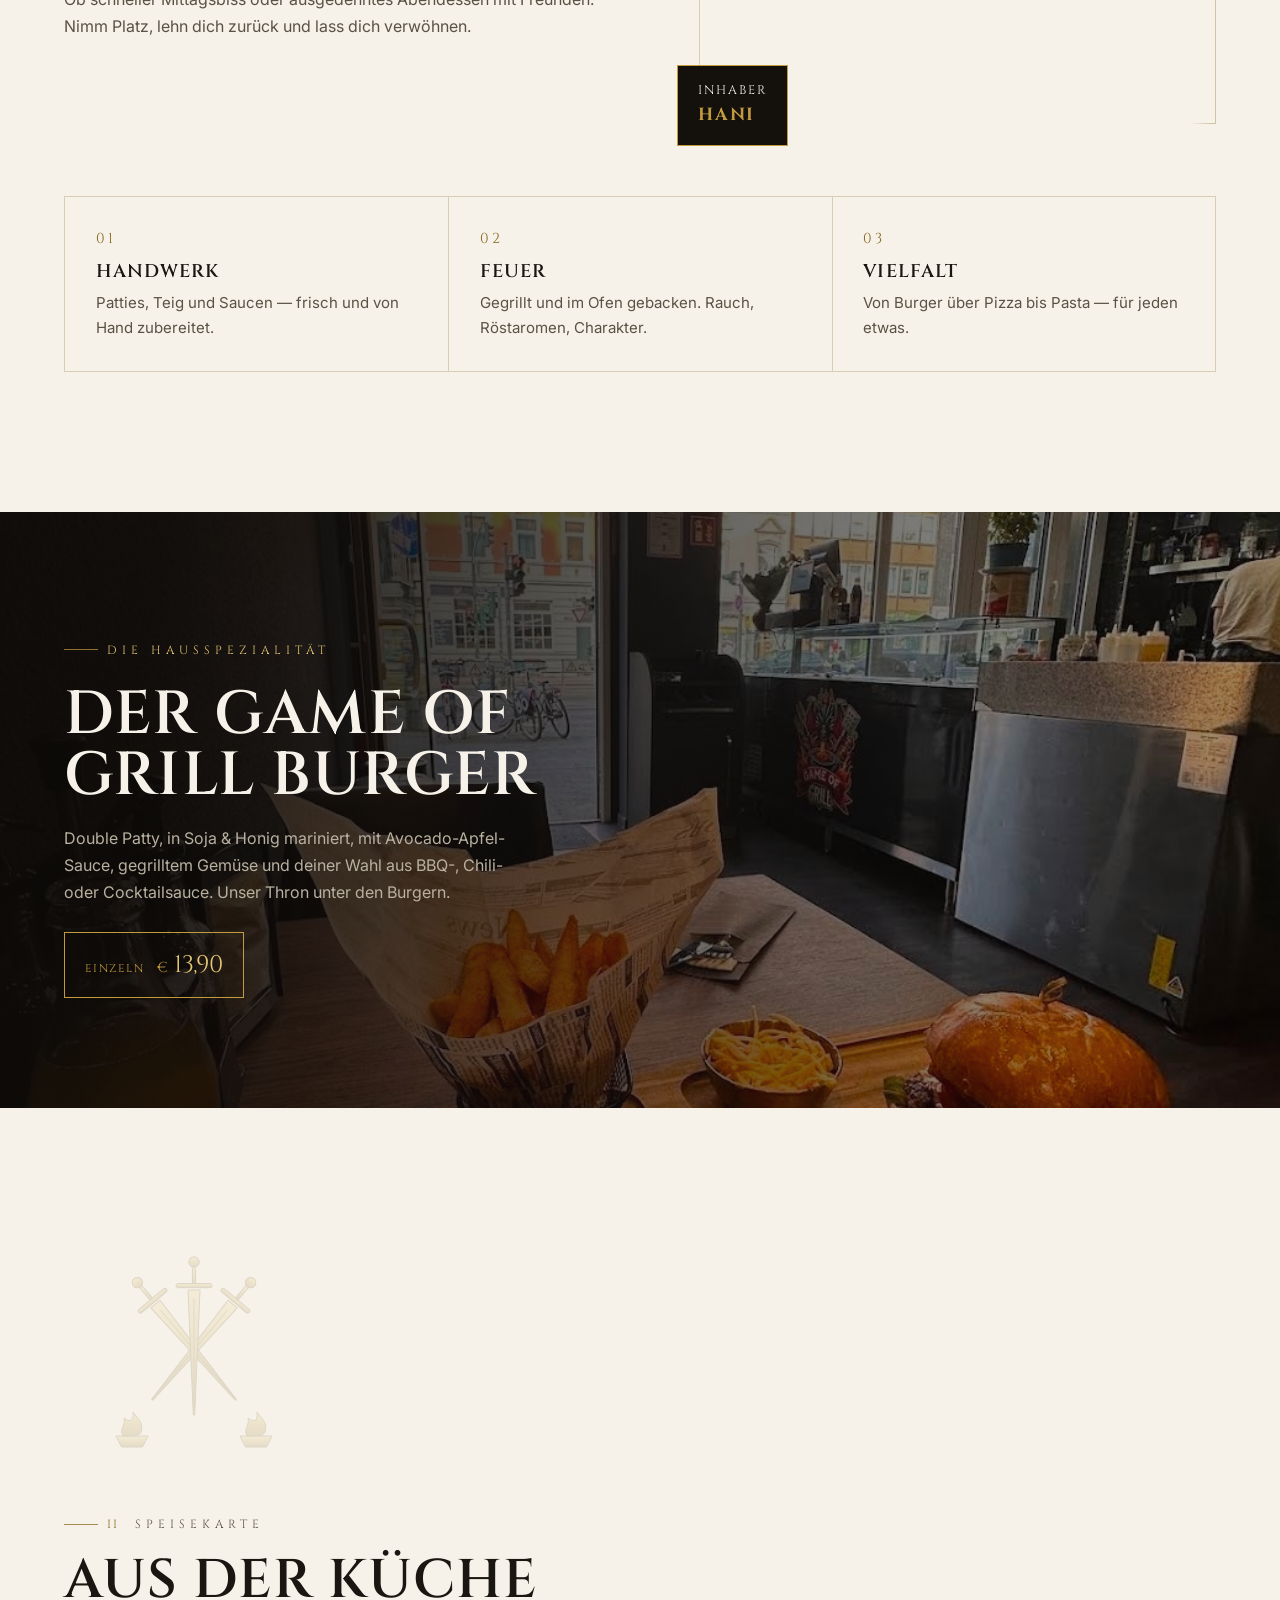
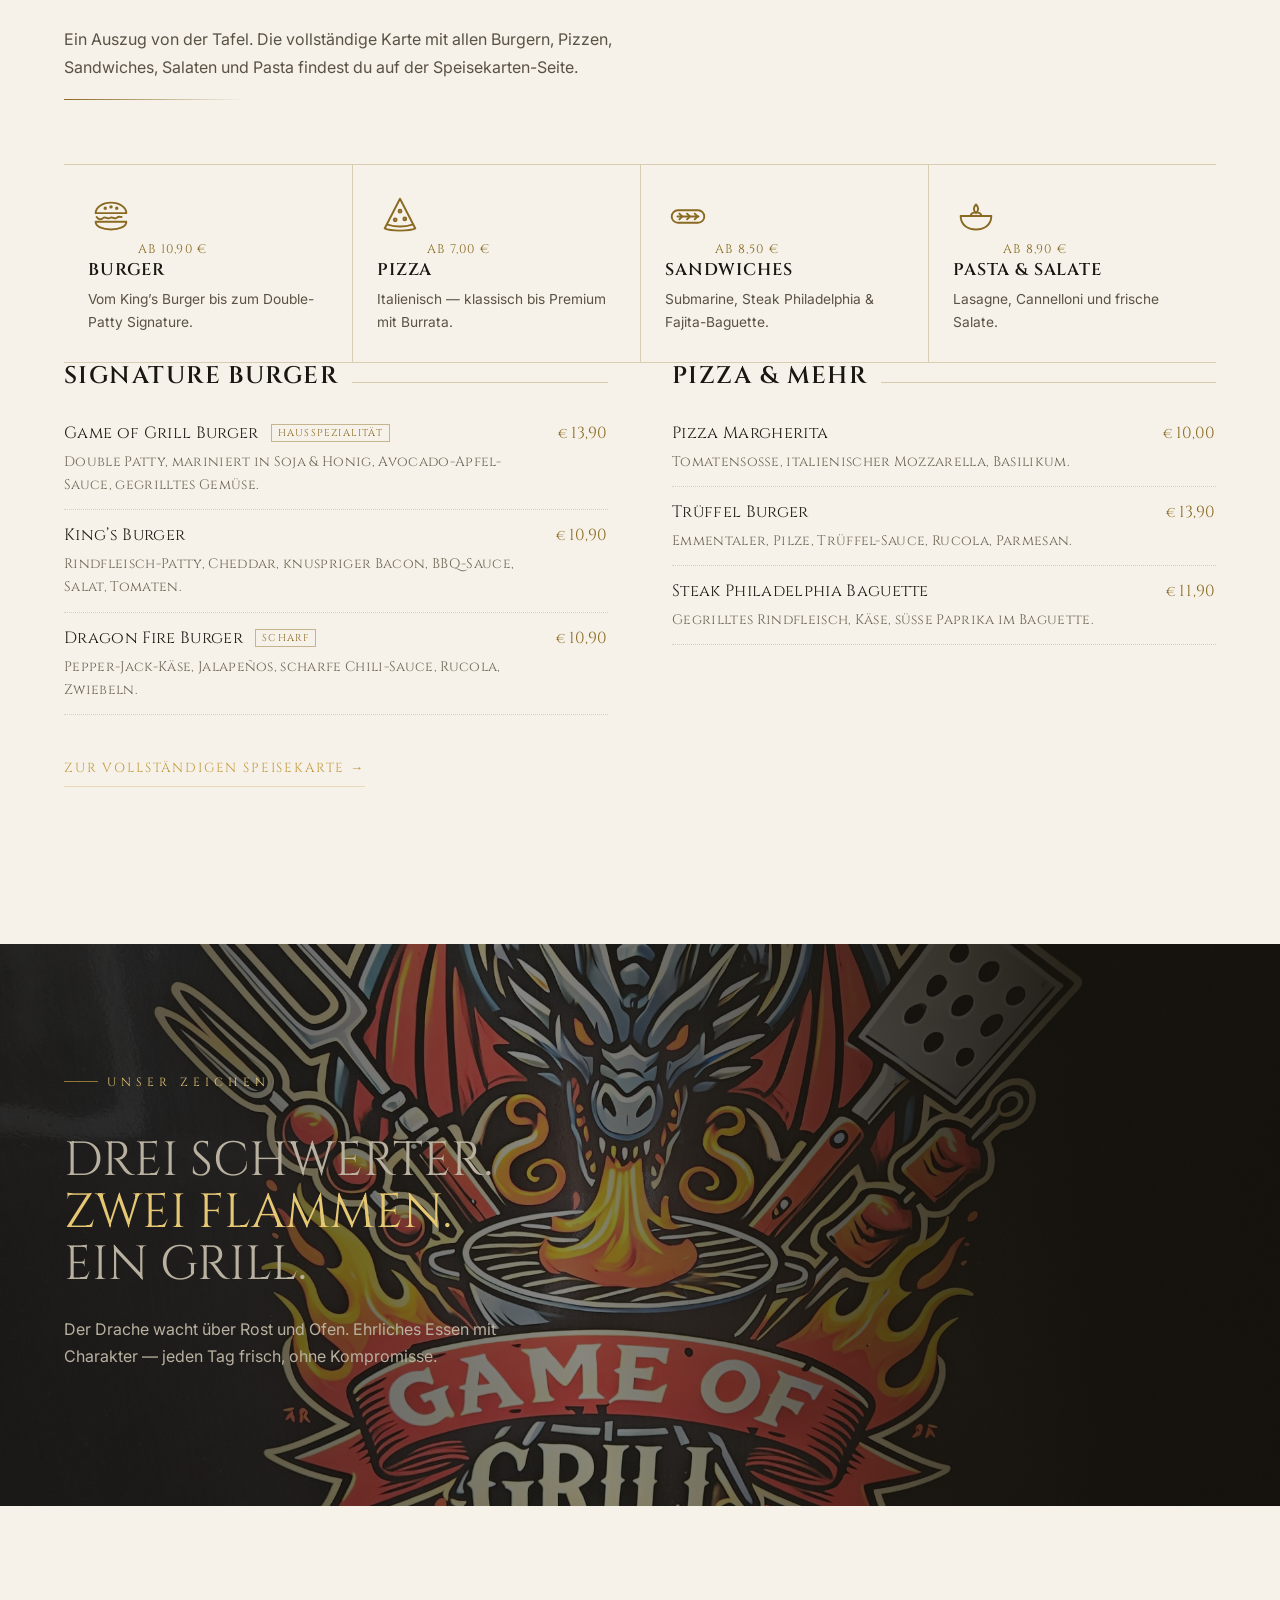
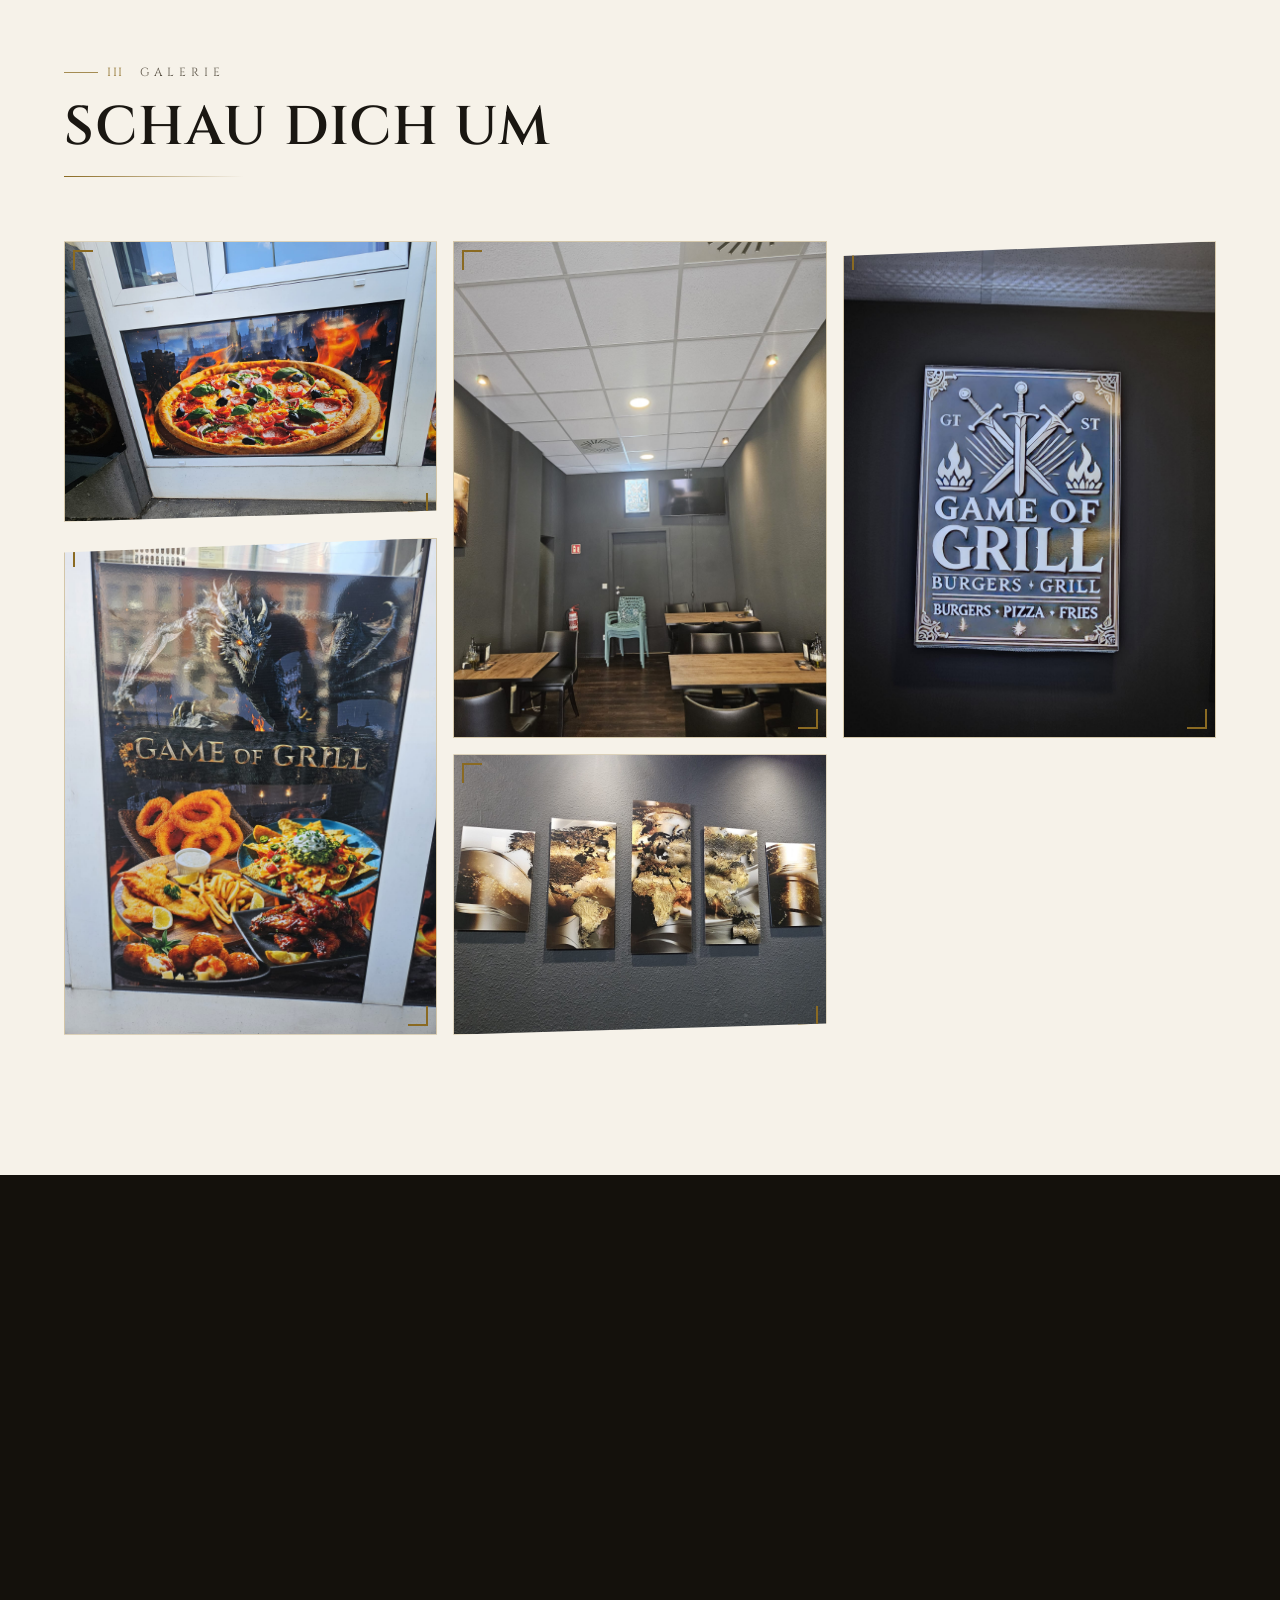
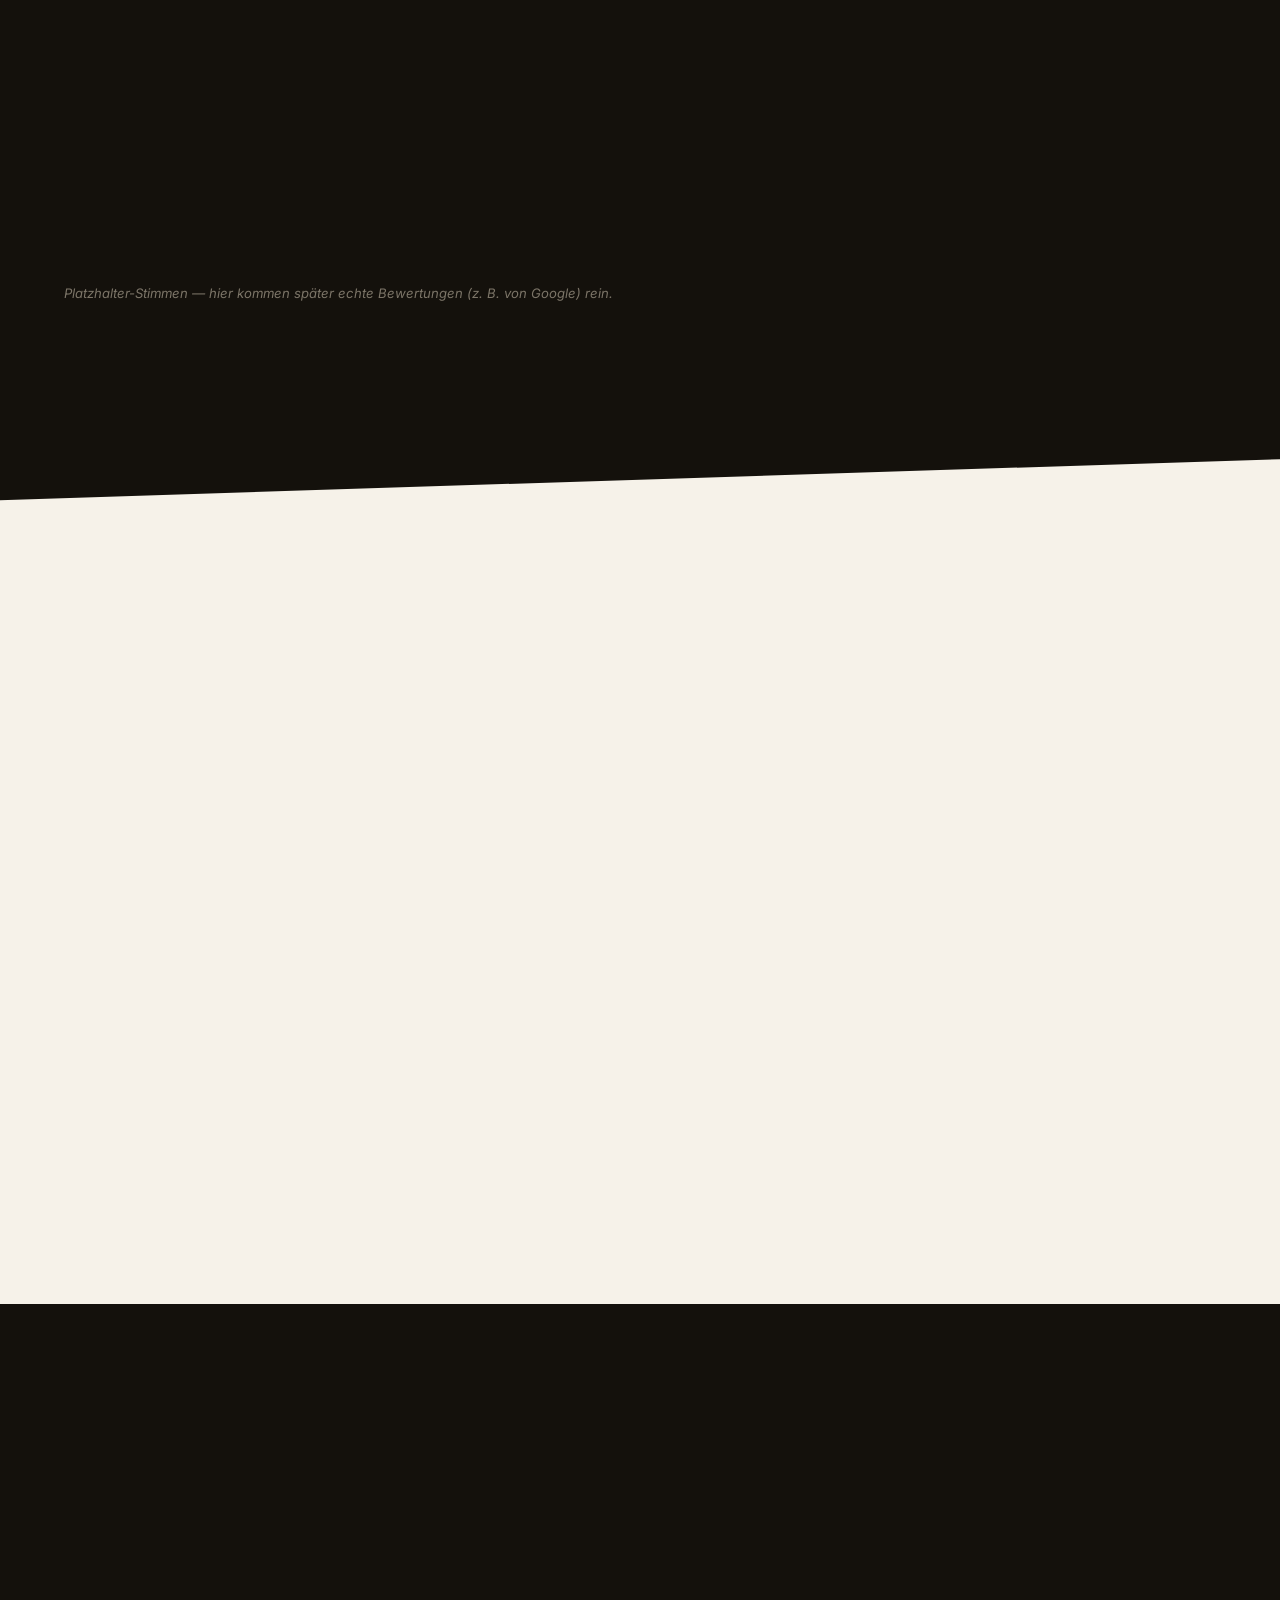
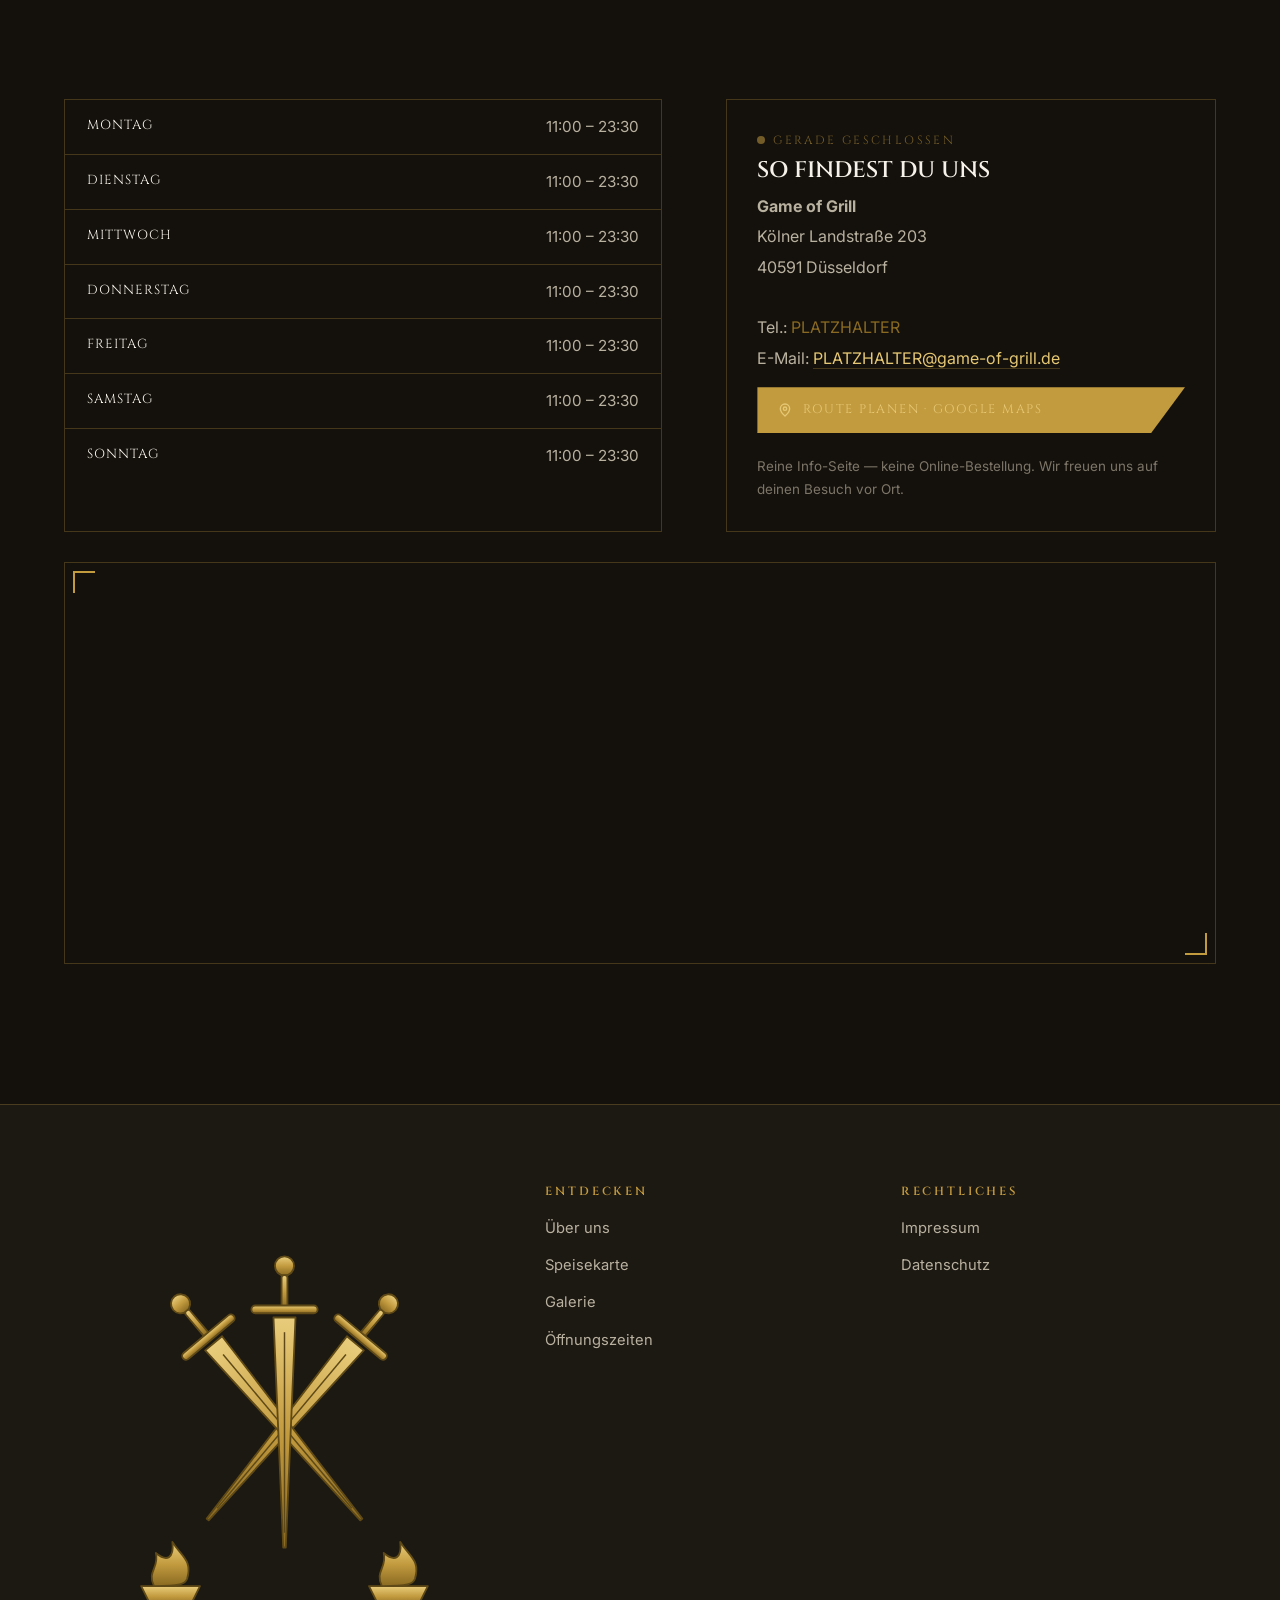
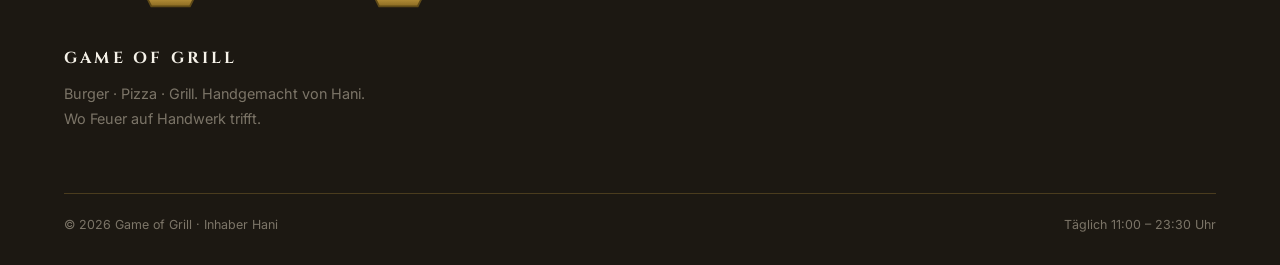
==== commit ebcf0c39: "Echte Adresse eingetragen + eingebettete Karte - Adresse Koelner Landstrasse 203, 40591 Duesseldorf " ====
--- a/index.html
+++ b/index.html
@@ -40,11 +40,12 @@
       "dayOfWeek": ["Monday","Tuesday","Wednesday","Thursday","Friday","Saturday","Sunday"],
       "opens": "11:00", "closes": "23:30"
     }],
+    "hasMap": "https://maps.app.goo.gl/NRCoKX7sVZDQ4q2DA",
     "address": {
       "@type": "PostalAddress",
-      "streetAddress": "PLATZHALTER Straße & Hausnummer",
-      "postalCode": "PLZ",
-      "addressLocality": "Ort",
+      "streetAddress": "Kölner Landstraße 203",
+      "postalCode": "40591",
+      "addressLocality": "Düsseldorf",
       "addressCountry": "DE"
     }
   }
@@ -398,8 +399,8 @@
         <h3>So findest du uns</h3>
         <address>
           <strong>Game of Grill</strong><br>
-          <span style="color:var(--gold-deep)">PLATZHALTER</span> &mdash; Straße &amp; Hausnummer<br>
-          <span style="color:var(--gold-deep)">PLZ</span> Ort<br><br>
+          Kölner Landstraße 203<br>
+          40591 Düsseldorf<br><br>
           Tel.: <span style="color:var(--gold-deep)">PLATZHALTER</span><br>
           E-Mail: <a href="mailto:PLATZHALTER@game-of-grill.de">PLATZHALTER@game-of-grill.de</a>
         </address>
@@ -410,6 +411,11 @@
         <p style="color:var(--paper-mute);font-size:.84rem;margin:14px 0 0">Reine Info-Seite &mdash; keine Online-Bestellung. Wir freuen uns auf deinen Besuch vor Ort.</p>
       </div>
     </div>
+
+    <div class="map-embed reveal">
+      <iframe title="Standort von Game of Grill: Kölner Landstraße 203, 40591 Düsseldorf" loading="lazy" referrerpolicy="no-referrer-when-downgrade"
+        src="https://www.google.com/maps?q=K%C3%B6lner%20Landstra%C3%9Fe%20203%2C%2040591%20D%C3%BCsseldorf&z=16&output=embed"></iframe>
+    </div>
   </div>
 </section>
 
--- a/css/style.css
+++ b/css/style.css
@@ -403,6 +403,13 @@
   clip-path: polygon(0 0, 100% 0, 92% 100%, 0 100%); transition: background .25s, transform .25s; }
 .map-btn:hover { background: var(--gold-hi); transform: translateX(3px); }
 .map-btn svg { width: 16px; height: 16px; }
+
+.map-embed { margin-top: 30px; position: relative; border: 1px solid var(--line); }
+.map-embed iframe { width: 100%; height: 400px; border: 0; display: block; }
+.map-embed::before, .map-embed::after { content: ""; position: absolute; width: 22px; height: 22px; z-index: 2; pointer-events: none; }
+.map-embed::before { top: 8px; left: 8px; border-top: 2px solid var(--gold); border-left: 2px solid var(--gold); }
+.map-embed::after { bottom: 8px; right: 8px; border-bottom: 2px solid var(--gold); border-right: 2px solid var(--gold); }
+@media (max-width: 560px) { .map-embed iframe { height: 300px; } }
 
 .more-link { display: inline-flex; align-items: center; gap: 10px; font-family: var(--serif);
   letter-spacing: .14em; text-transform: uppercase; font-size: .82rem; padding-bottom: 6px; }
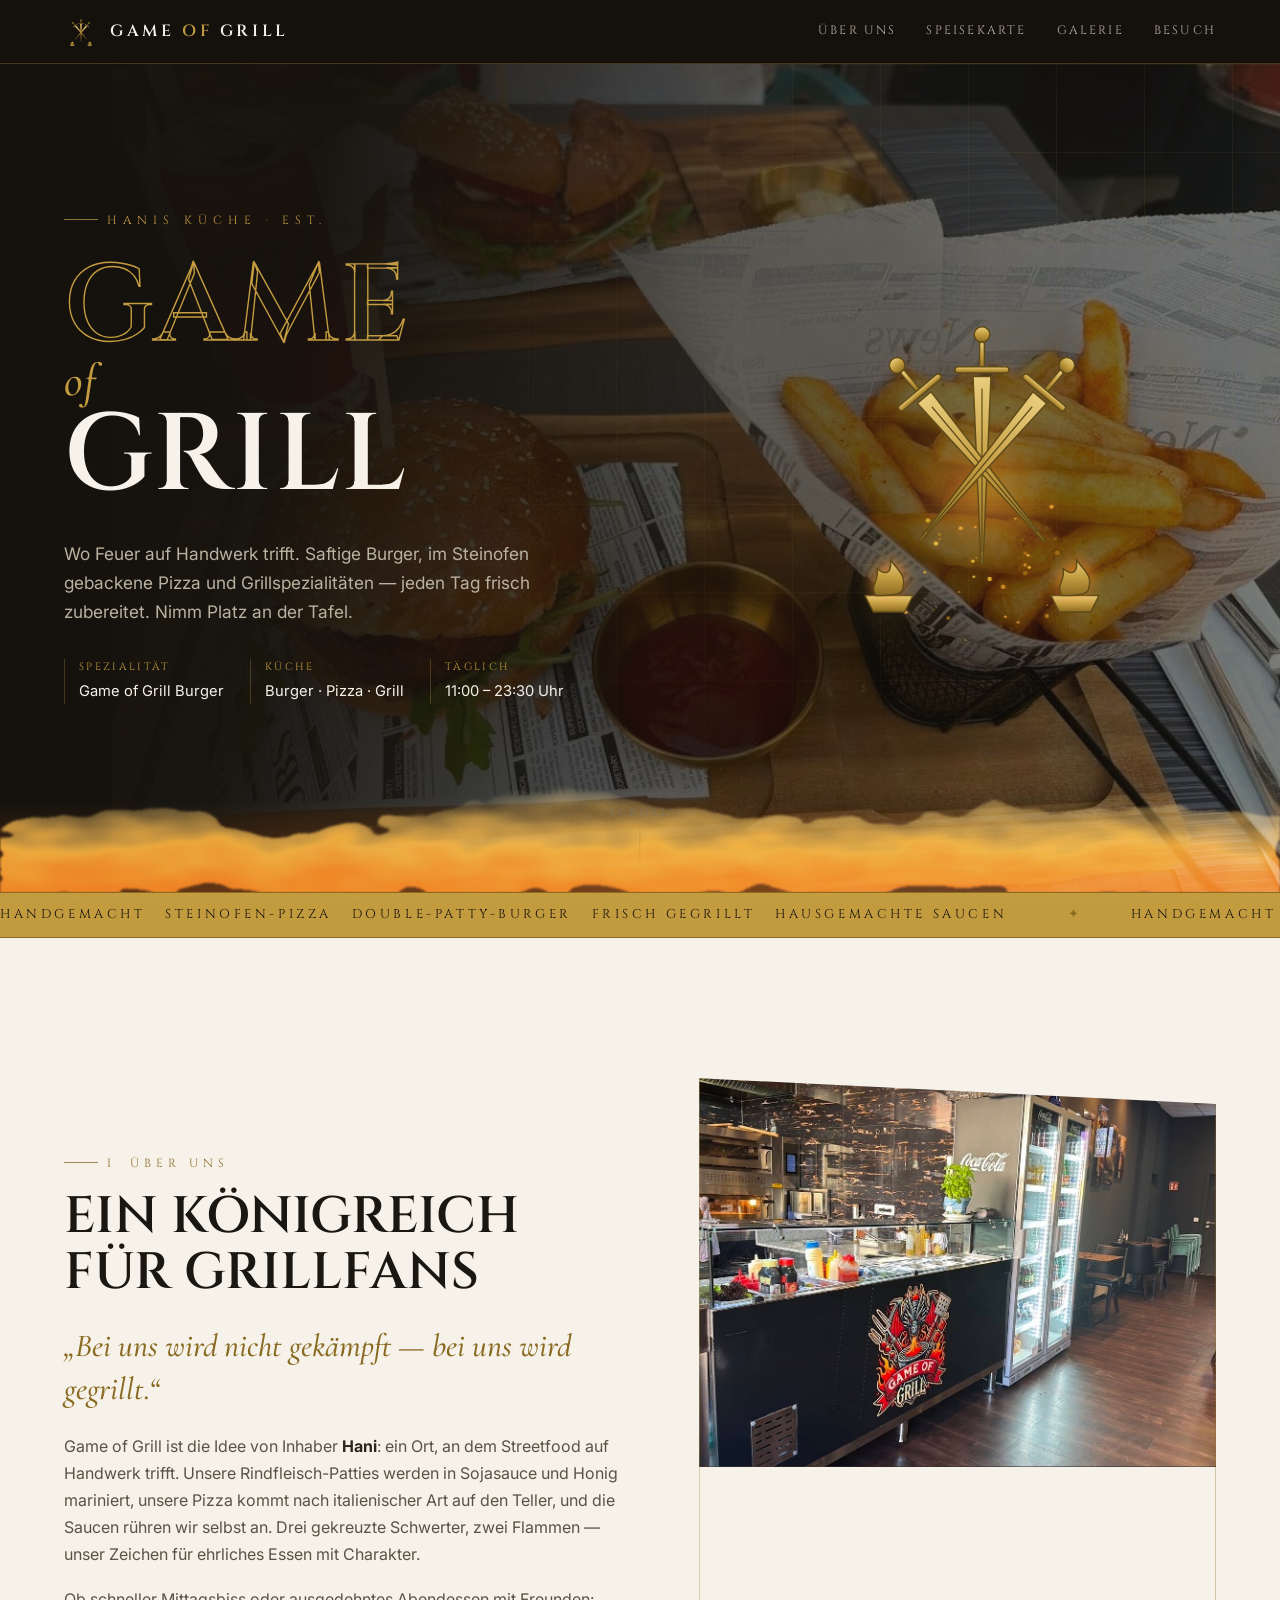
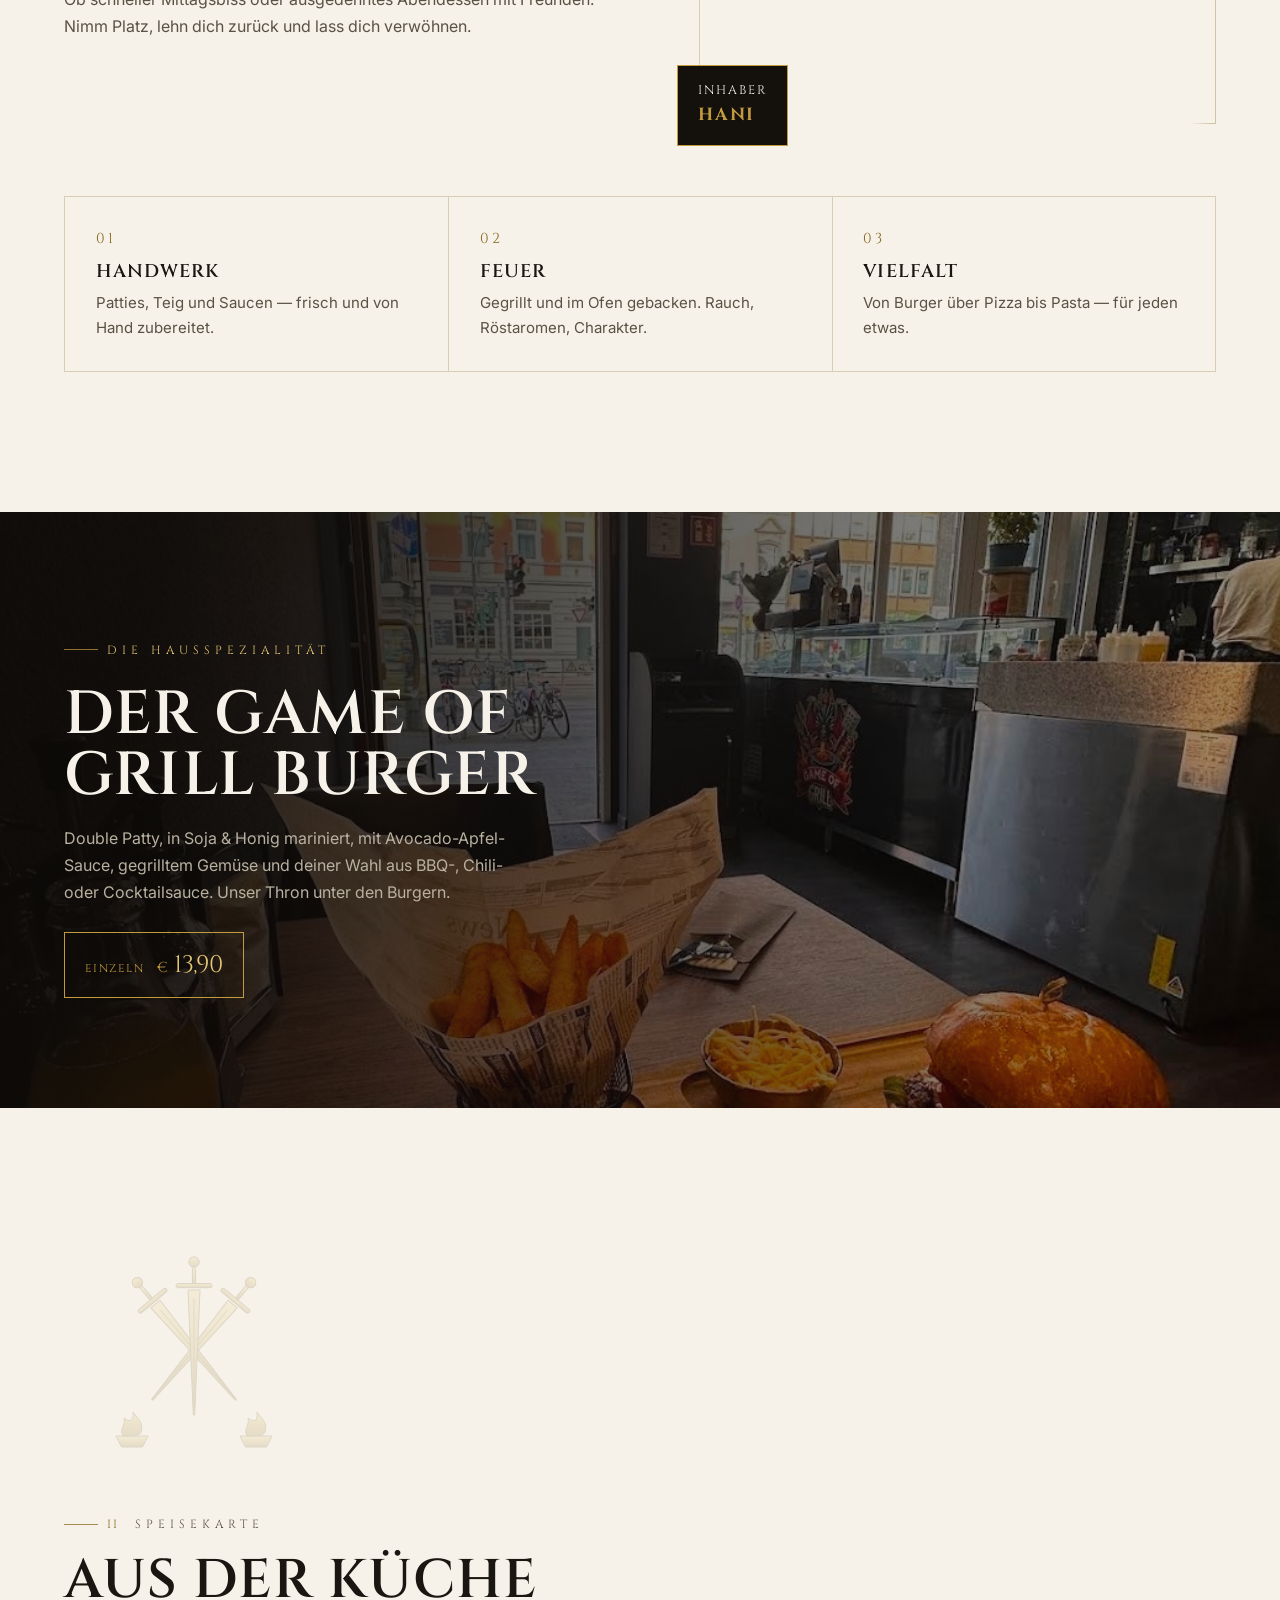
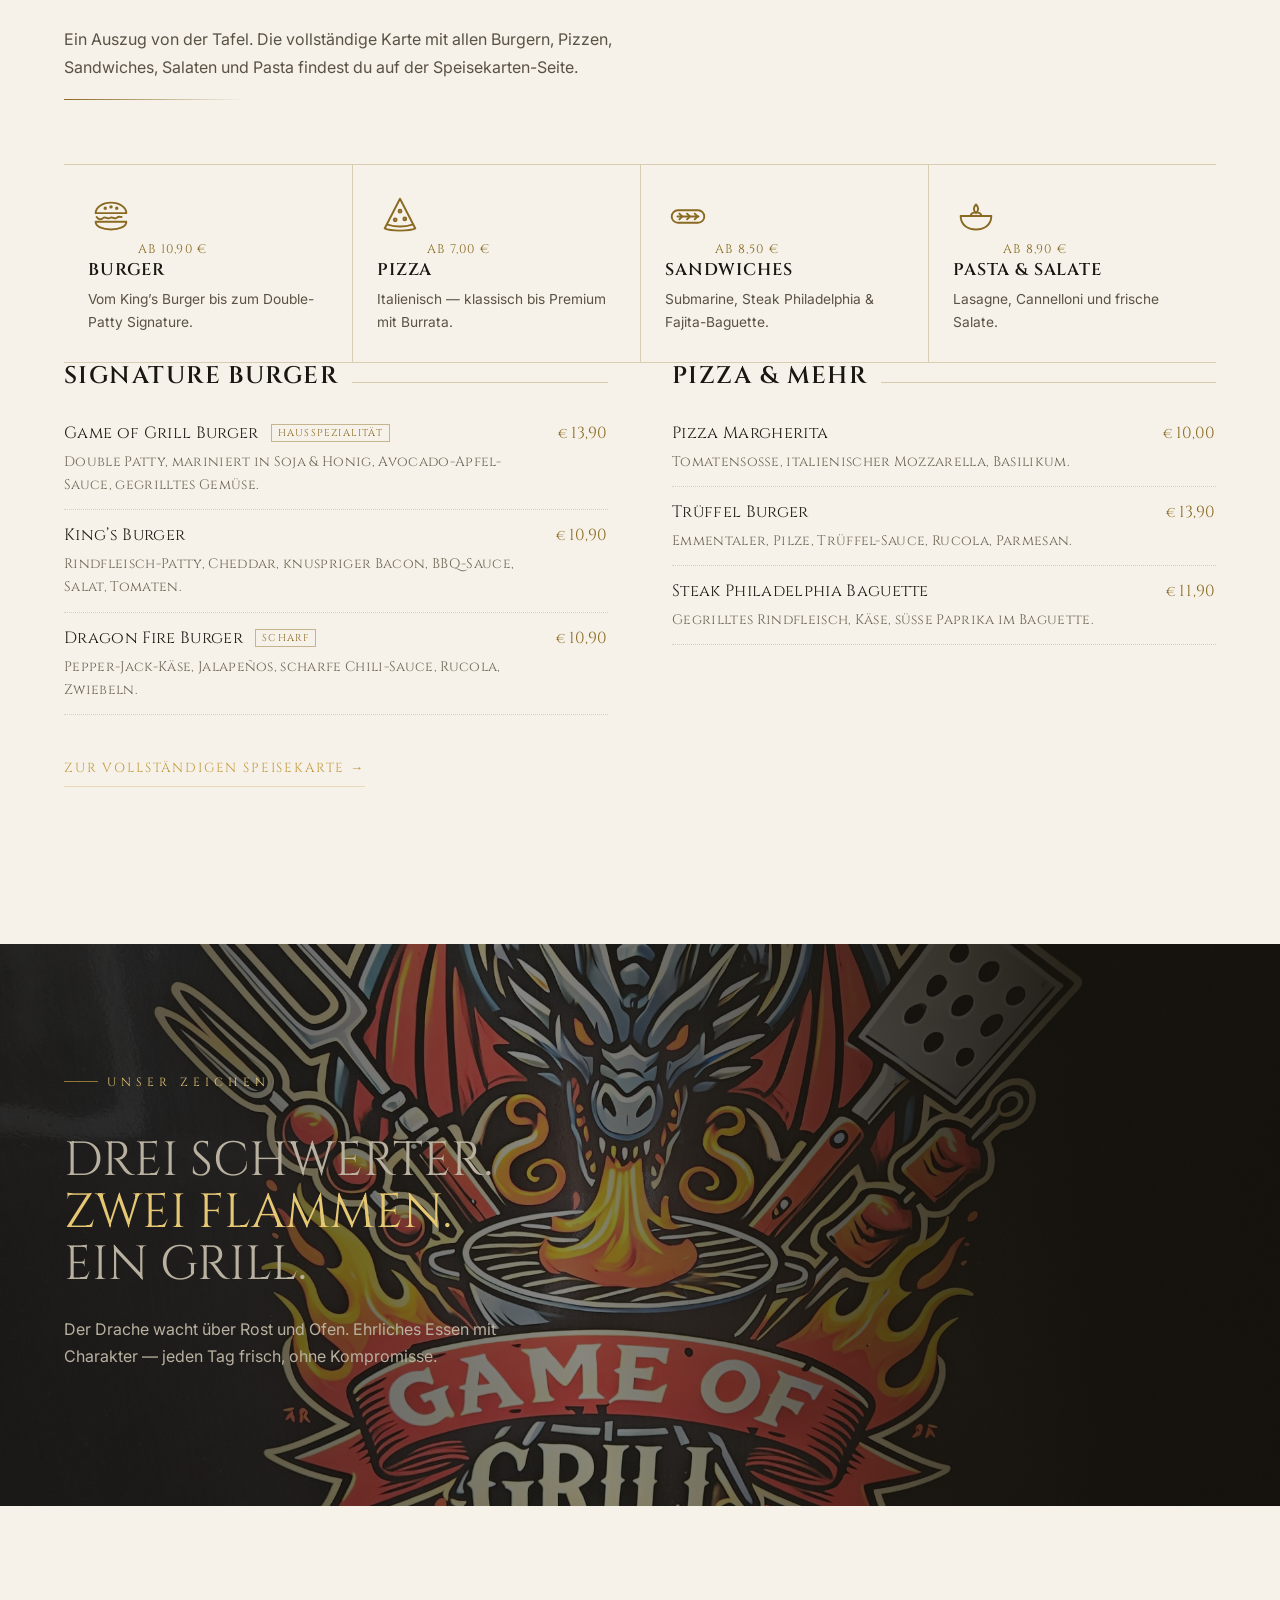
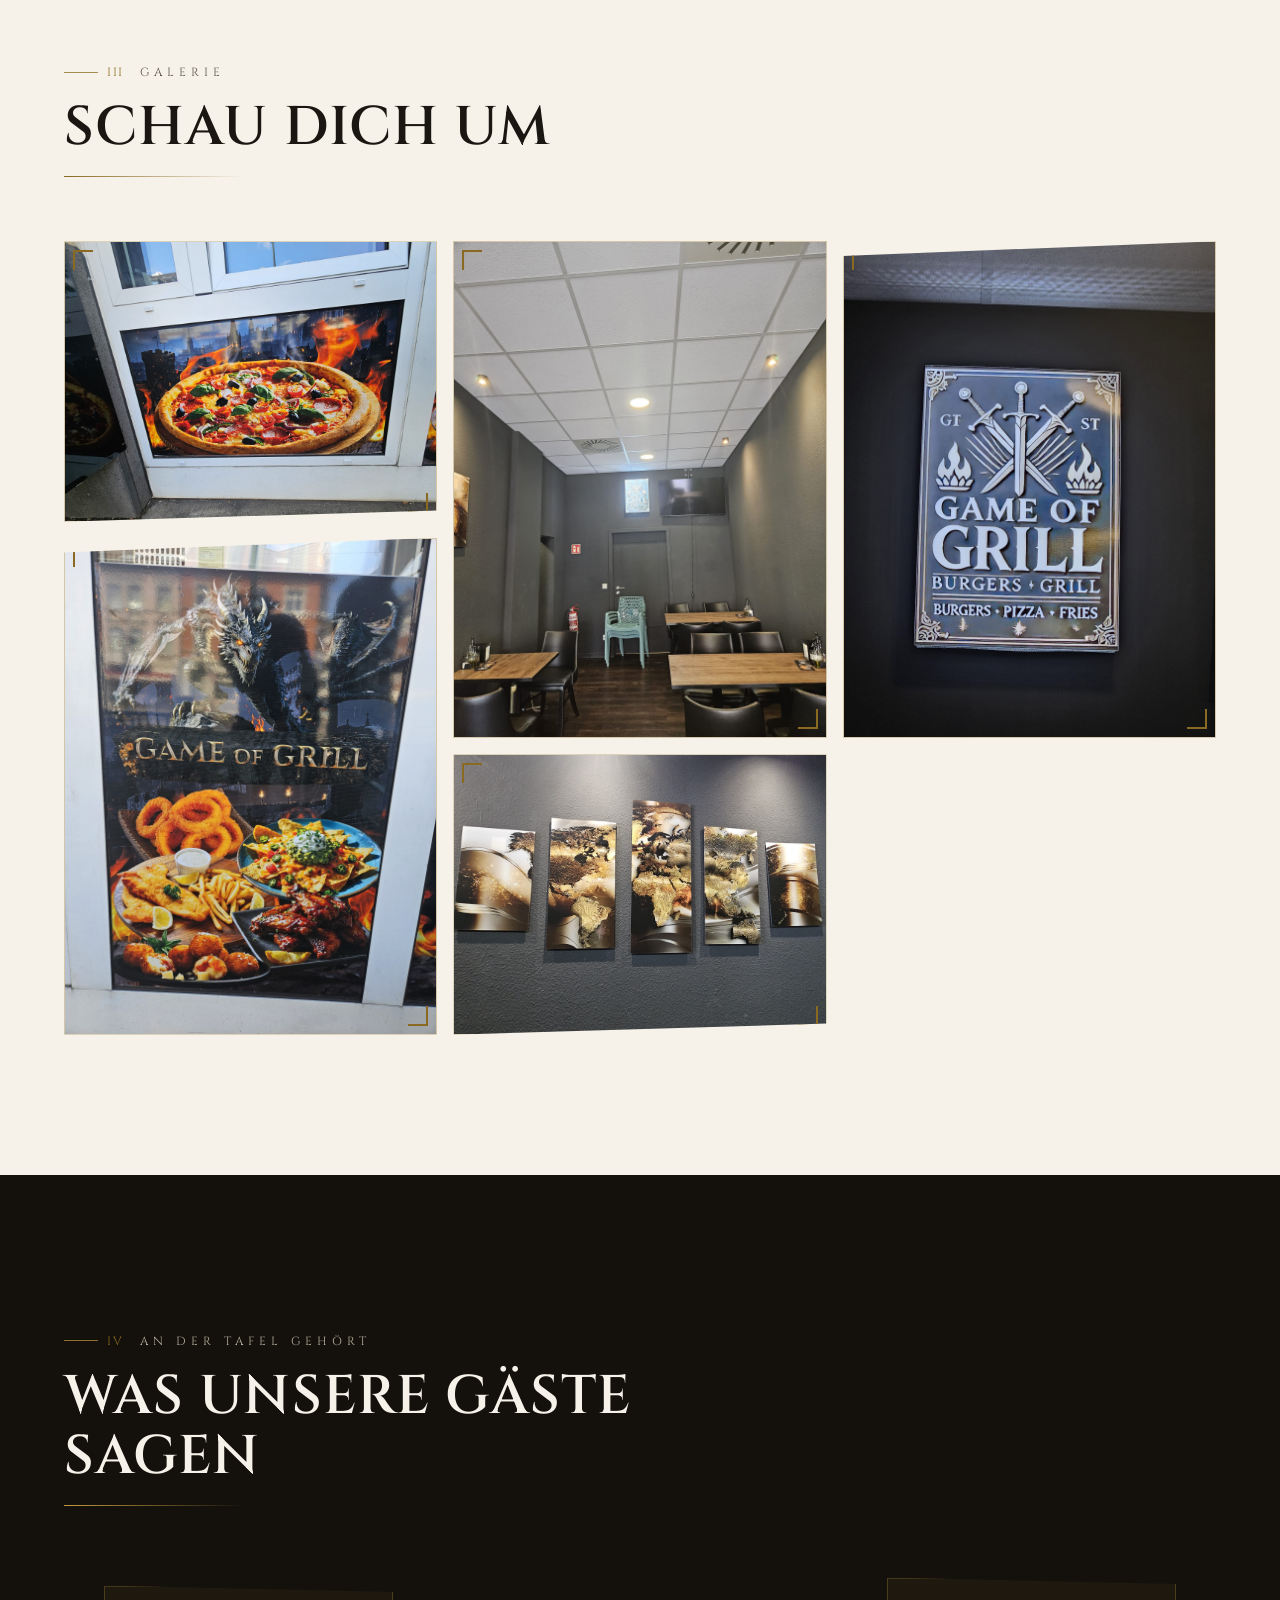
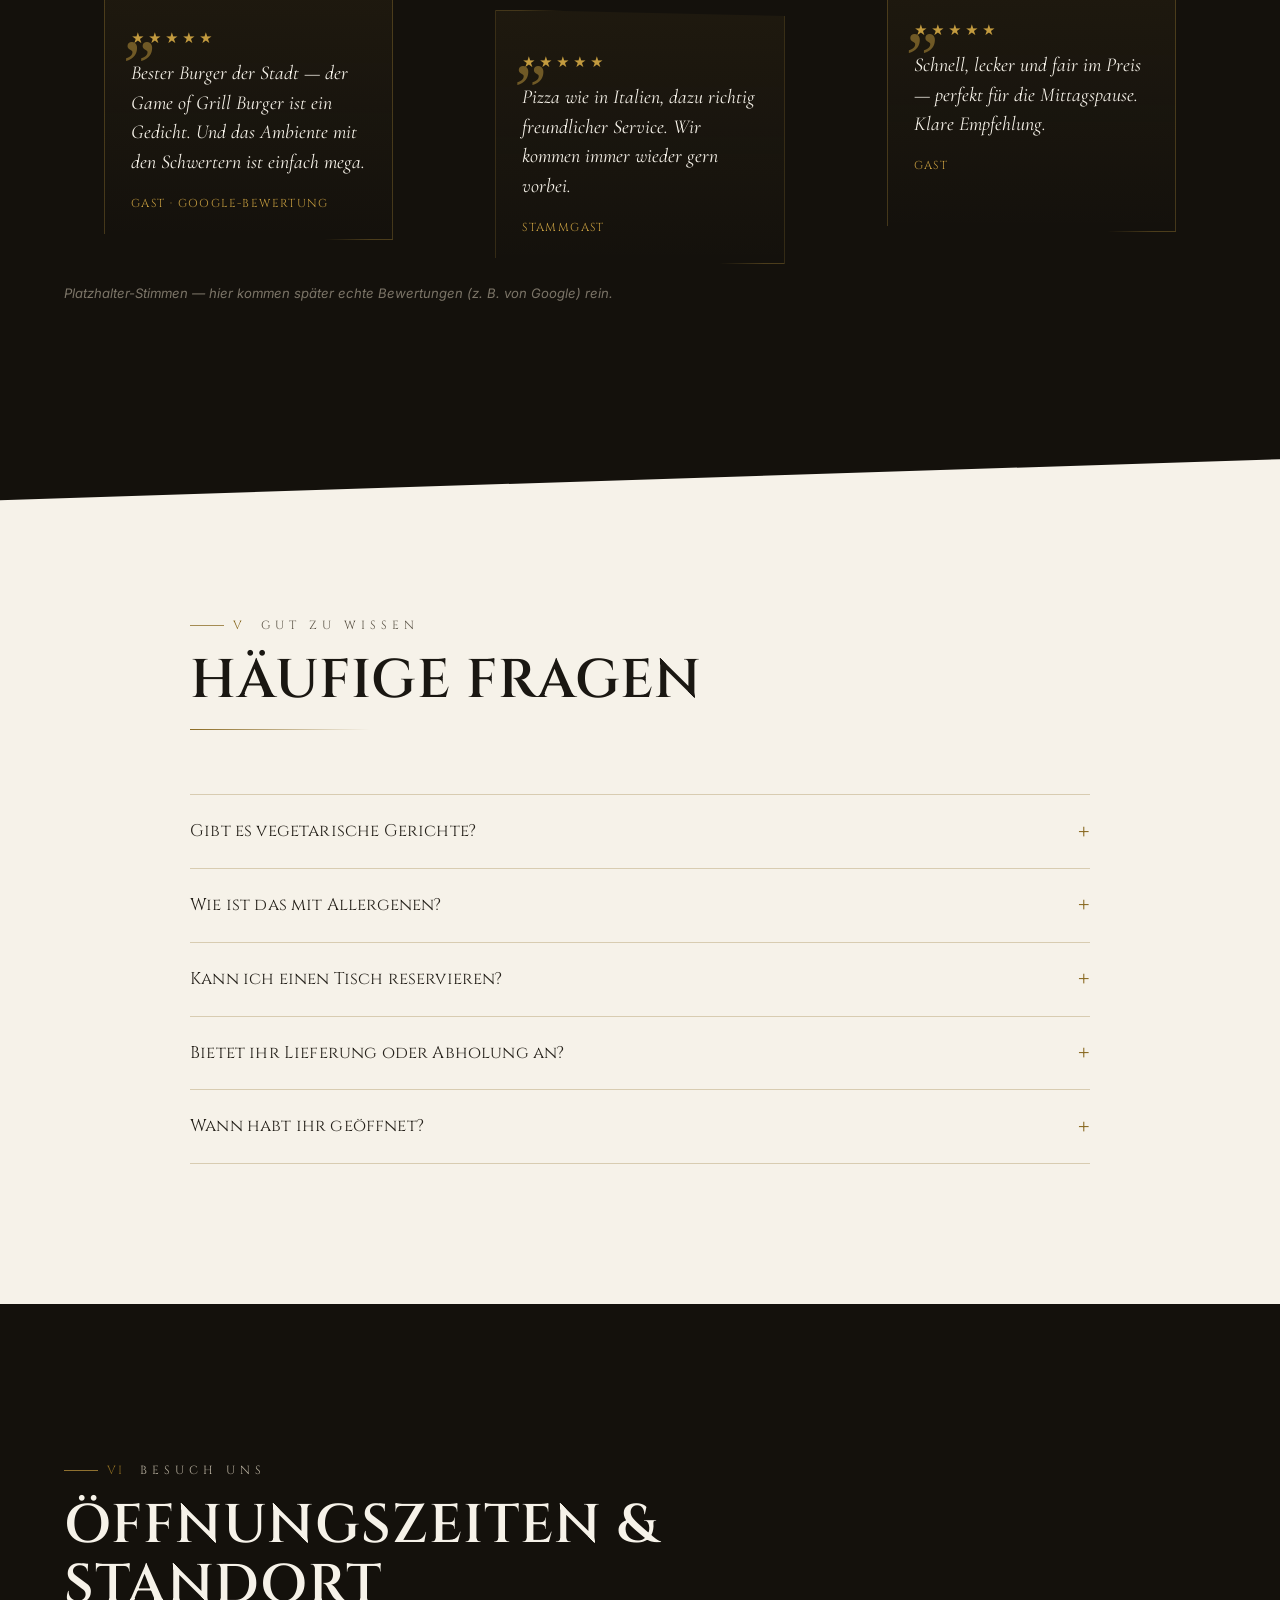
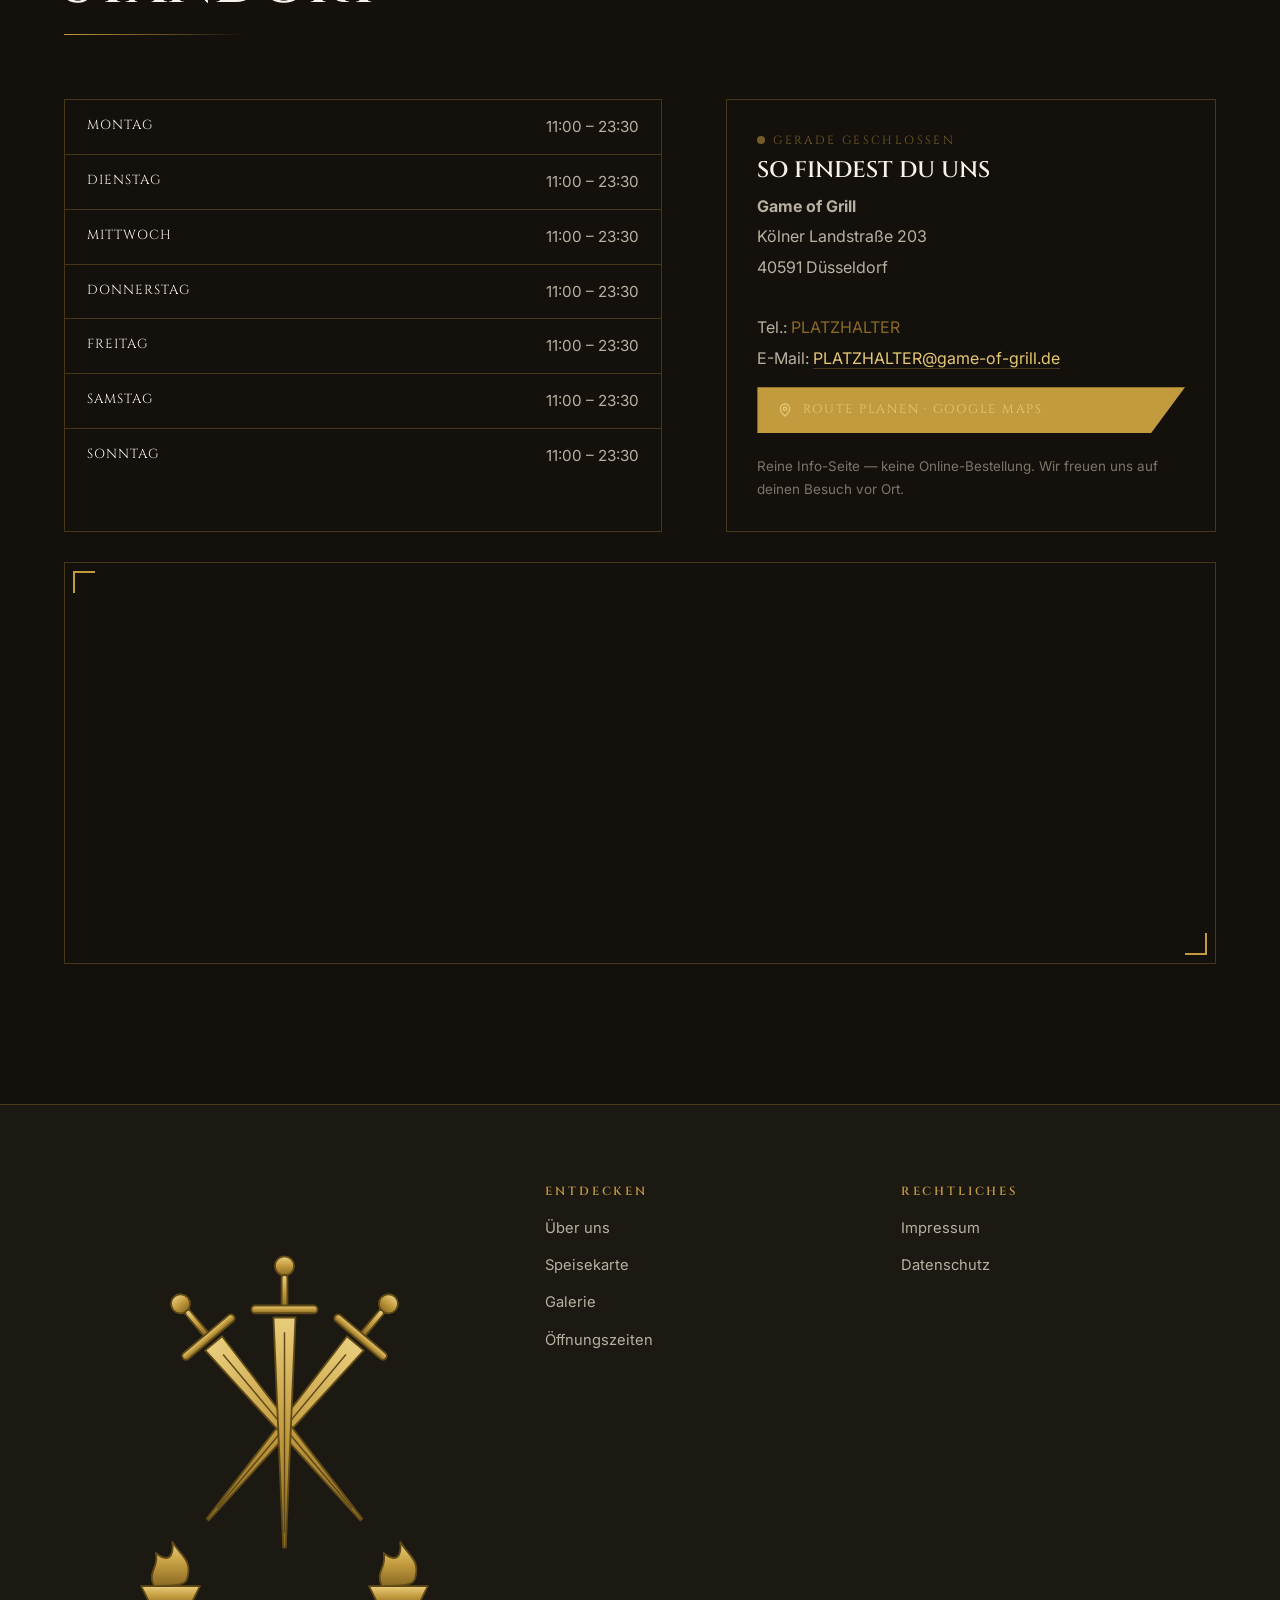
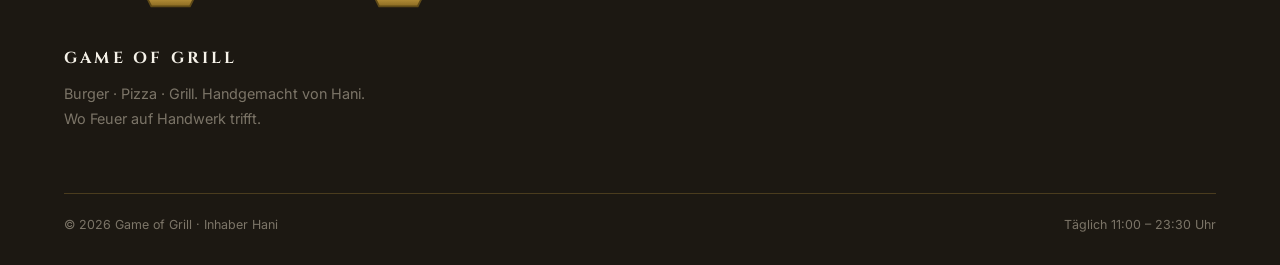
==== commit 022c37fa: "Feuereffekte: animiertes Flammen-Band im Hero + Glut & Glow - Flammen-Band am unteren Hero-Rand (SVG" ====
--- a/index.html
+++ b/index.html
@@ -136,6 +136,26 @@
     </div>
   </div>
 
+  <div class="hero__fire-glow" aria-hidden="true"></div>
+  <div class="hero__fire" aria-hidden="true">
+    <svg viewBox="0 0 1200 150" preserveAspectRatio="none">
+      <defs>
+        <linearGradient id="fireGrad" x1="0" y1="1" x2="0" y2="0">
+          <stop offset="0" stop-color="#ff6a12"/>
+          <stop offset=".45" stop-color="#ffab34"/>
+          <stop offset="1" stop-color="#ffe08a" stop-opacity="0"/>
+        </linearGradient>
+        <filter id="fireTurb" x="-20%" y="-50%" width="140%" height="200%">
+          <feTurbulence type="fractalNoise" baseFrequency="0.012 0.028" numOctaves="2" seed="7" result="n">
+            <animate attributeName="baseFrequency" dur="5s" values="0.012 0.028;0.021 0.052;0.012 0.028" repeatCount="indefinite"/>
+          </feTurbulence>
+          <feDisplacementMap in="SourceGraphic" in2="n" scale="40" xChannelSelector="R" yChannelSelector="G"/>
+        </filter>
+      </defs>
+      <path filter="url(#fireTurb)" fill="url(#fireGrad)"
+        d="M0 150 L0 94 Q100 44 200 76 T400 70 T600 58 T800 76 T1000 64 T1200 76 L1200 150 Z"/>
+    </svg>
+  </div>
   <div class="scroll-cue" aria-hidden="true">Scroll<span></span></div>
 </section>
 
--- a/css/style.css
+++ b/css/style.css
@@ -447,13 +447,39 @@
    HERO-FOTO-Ebene
    ============================================================ */
 .hero__photo { position: absolute; inset: 0; z-index: 0;
-  background-size: cover; background-position: center; opacity: .44;
-  filter: contrast(1.03) saturate(1.06); }
+  background-repeat: no-repeat; background-size: contain; background-position: right center;
+  opacity: .62; filter: contrast(1.03) saturate(1.06); }
 .hero::after { content: ""; position: absolute; inset: 0; z-index: 1;
-  background: linear-gradient(100deg, rgba(20,17,12,.93) 16%, rgba(20,17,12,.5) 56%, rgba(20,17,12,.82)); }
+  background: linear-gradient(100deg, rgba(20,17,12,.97) 24%, rgba(20,17,12,.55) 54%, rgba(20,17,12,.28) 100%); }
 .hero .hero__grid-lines { z-index: 1; }
 .hero .hero__inner { z-index: 3; }
 .hero .scroll-cue { z-index: 4; }
+
+/* ============================================================
+   FEUER-EFFEKTE
+   ============================================================ */
+/* Flammen-Band am unteren Hero-Rand */
+.hero__fire { position: absolute; left: 0; right: 0; bottom: -1px; height: 150px; z-index: 2;
+  pointer-events: none; mix-blend-mode: screen; opacity: .9; }
+.hero__fire svg { width: 100%; height: 100%; display: block; filter: blur(1px); }
+.hero__fire-glow { position: absolute; left: 0; right: 0; bottom: -1px; height: 90px; z-index: 2;
+  pointer-events: none; background: linear-gradient(0deg, rgba(255,120,30,.32), transparent);
+  animation: fireGlow 3.4s ease-in-out infinite; }
+@keyframes fireGlow { 0%,100% { opacity: .55; } 50% { opacity: 1; } }
+
+/* Glüh-Flackern für Buttons & Preis-Schild */
+.map-btn:hover { box-shadow: 0 0 22px rgba(255,140,45,.55); }
+.feature__price { transition: box-shadow .35s, border-color .35s; }
+.feature__price:hover { box-shadow: 0 0 24px rgba(255,150,50,.5); border-color: var(--gold-hi); }
+.cat:hover .cat__ic { filter: drop-shadow(0 0 8px rgba(255,150,50,.6)); transition: filter .3s; }
+
+/* Glühende Wappen-Flammen */
+.hero__crest .flame-flicker { filter: drop-shadow(0 -2px 5px rgba(255,150,50,.8)); }
+.hero__crest svg { overflow: visible; }
+
+@media (prefers-reduced-motion: reduce) {
+  .hero__fire, .hero__fire-glow { display: none; }
+}
 
 /* ============================================================
    KATEGORIEN — eigene SVG-Icons statt generischer Cards
@@ -566,6 +592,8 @@
     background: color-mix(in srgb, var(--ink) 92%, transparent); }
   .nav.shrunk { background: color-mix(in srgb, var(--ink) 96%, transparent); }
   .hero { min-height: auto; padding-top: 6vh; padding-bottom: 9vh; }
+  .hero__photo { background-size: cover; background-position: center; opacity: .34; }
+  .hero::after { background: linear-gradient(180deg, rgba(20,17,12,.8), rgba(20,17,12,.66) 42%, rgba(20,17,12,.92)); }
   .hero h1 { font-size: clamp(3.2rem, 17vw, 5.5rem); }
   .section__head h2, .about__body h2, .info + * h2 { line-height: 1.05; }
   .dish { grid-template-columns: 1fr auto; gap: 4px 14px; }
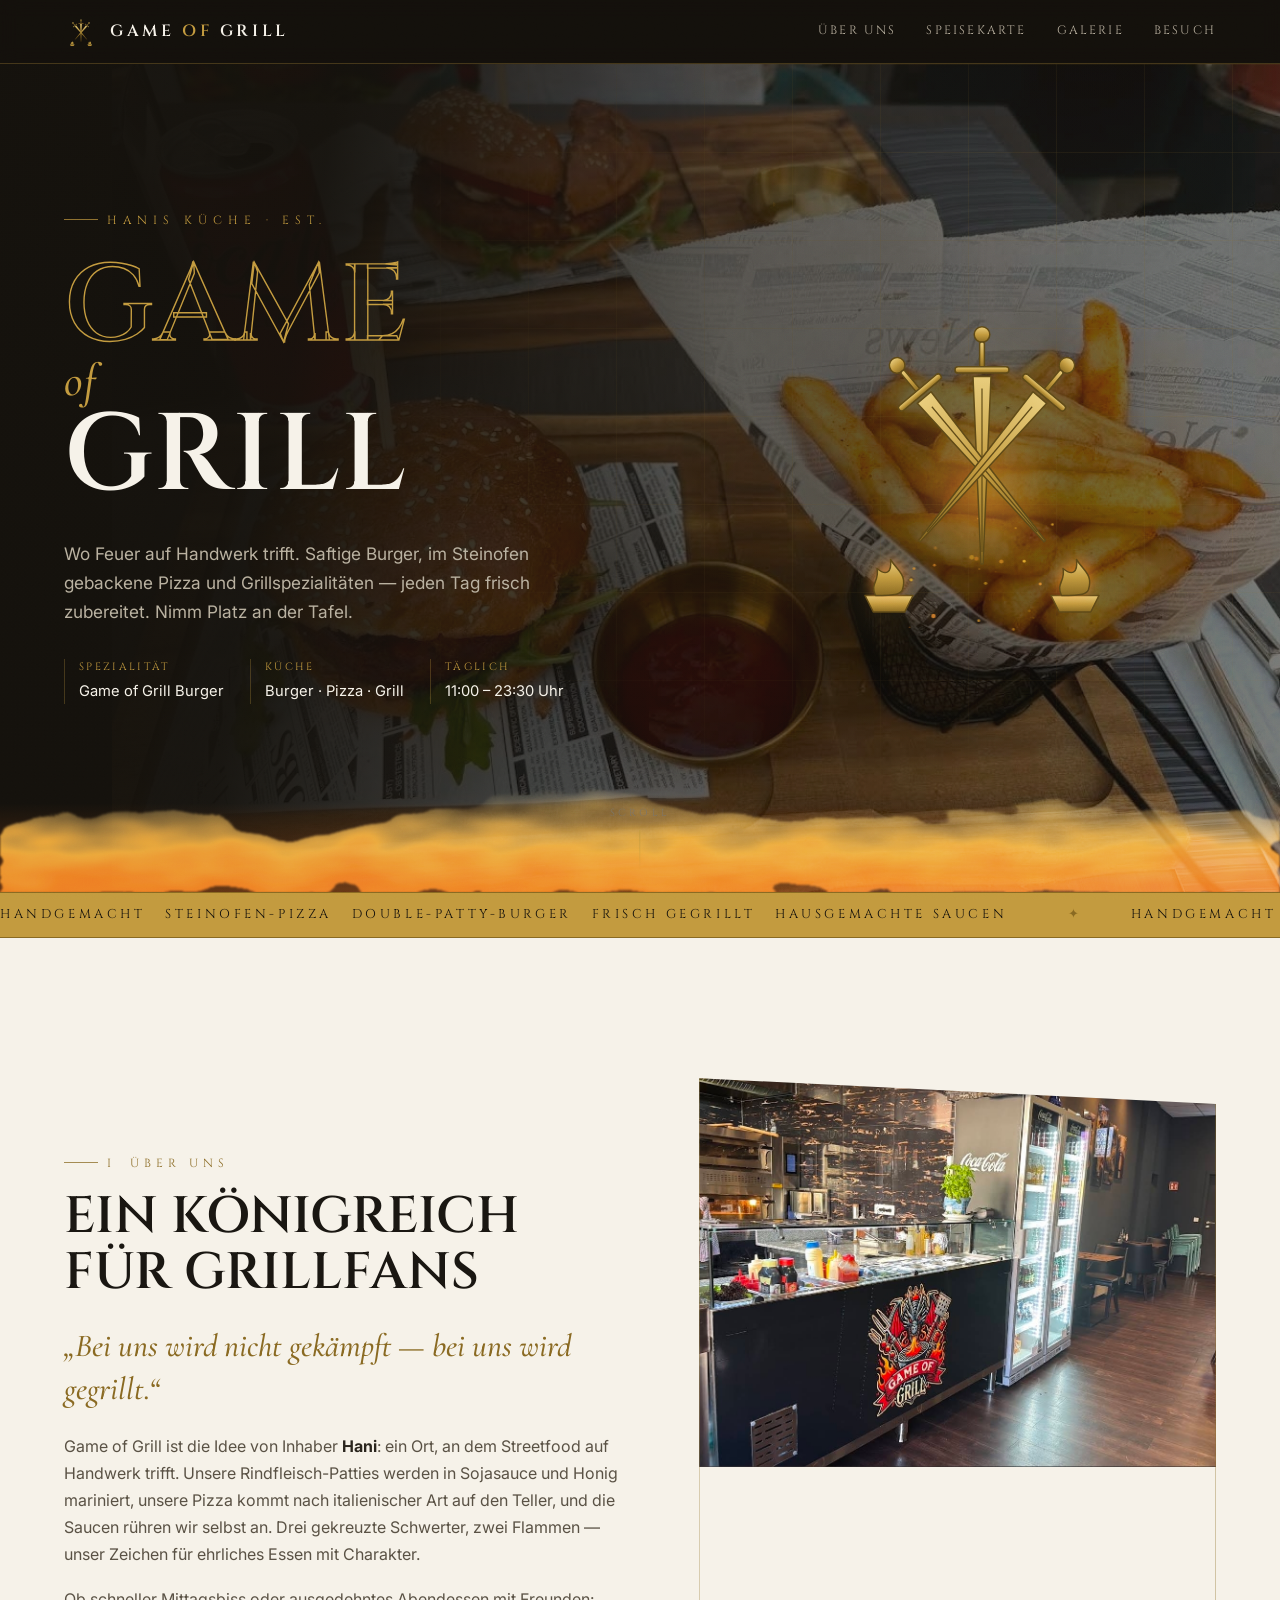
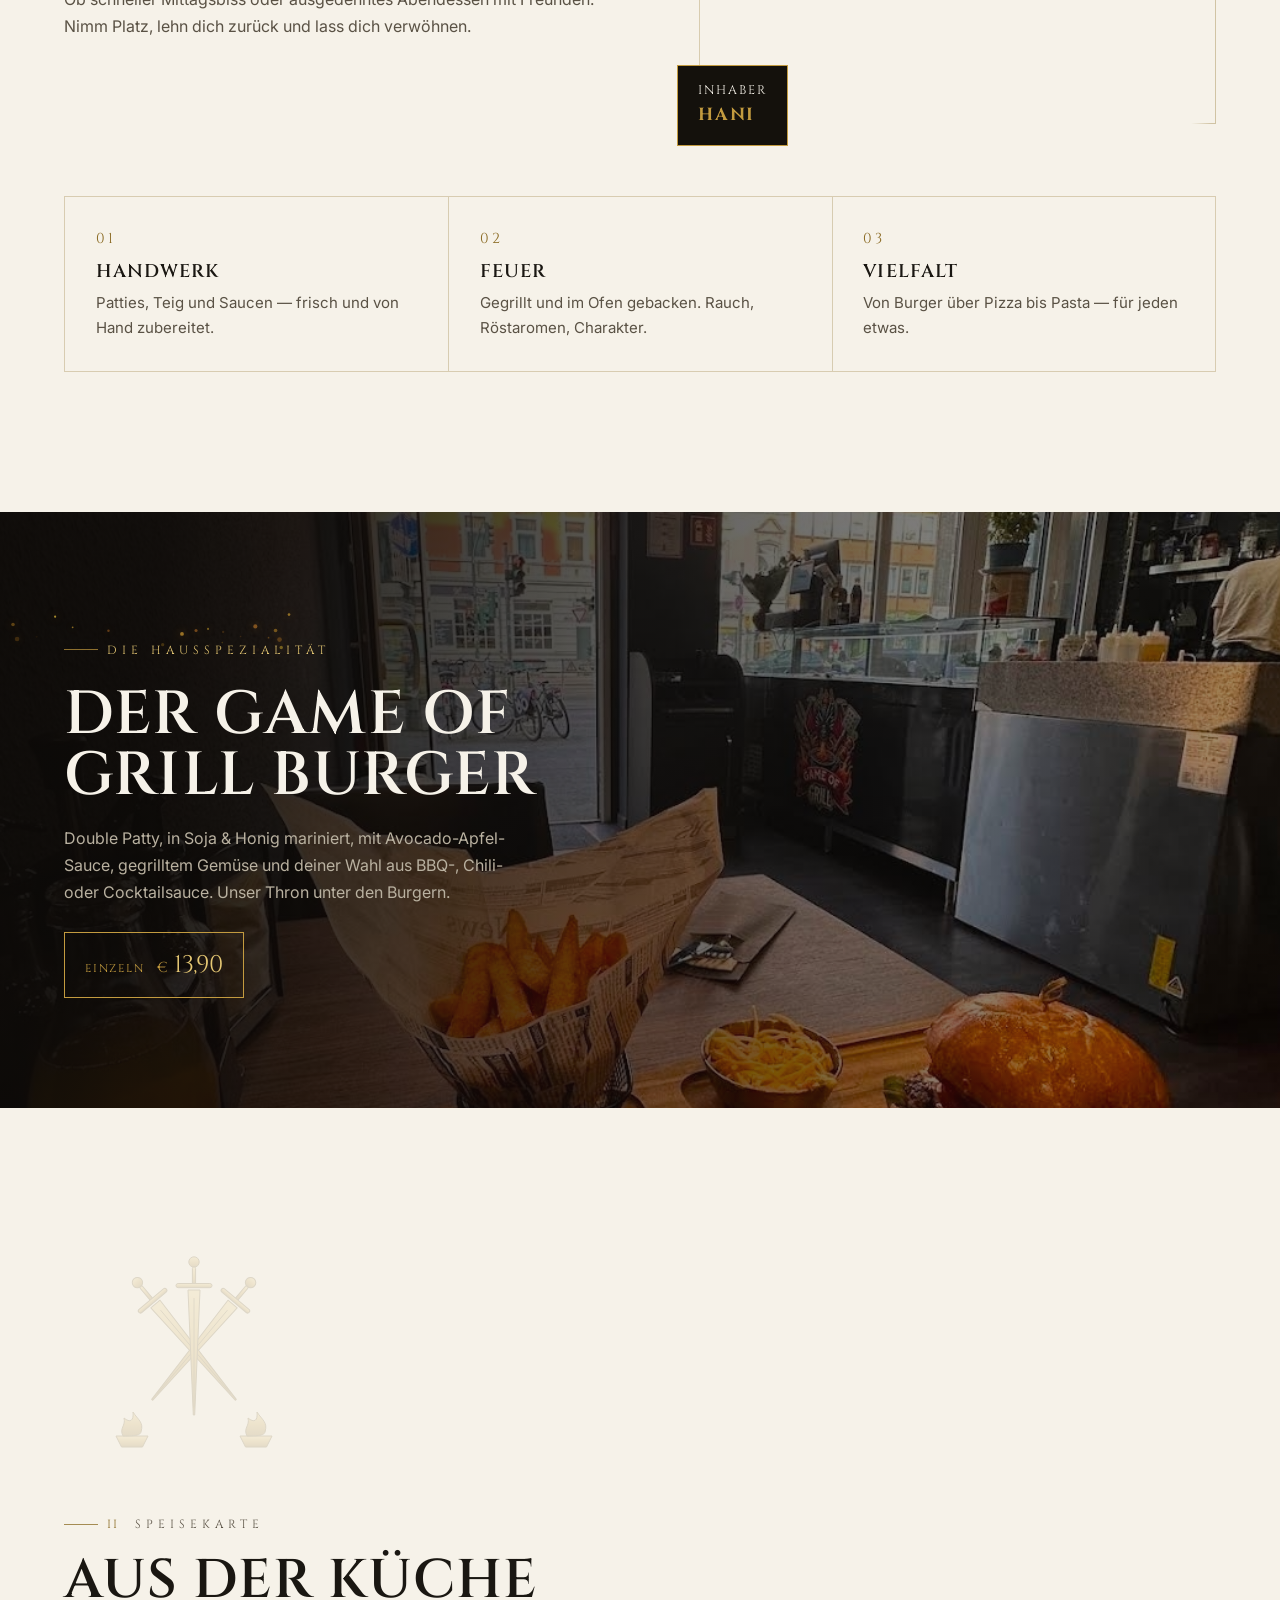
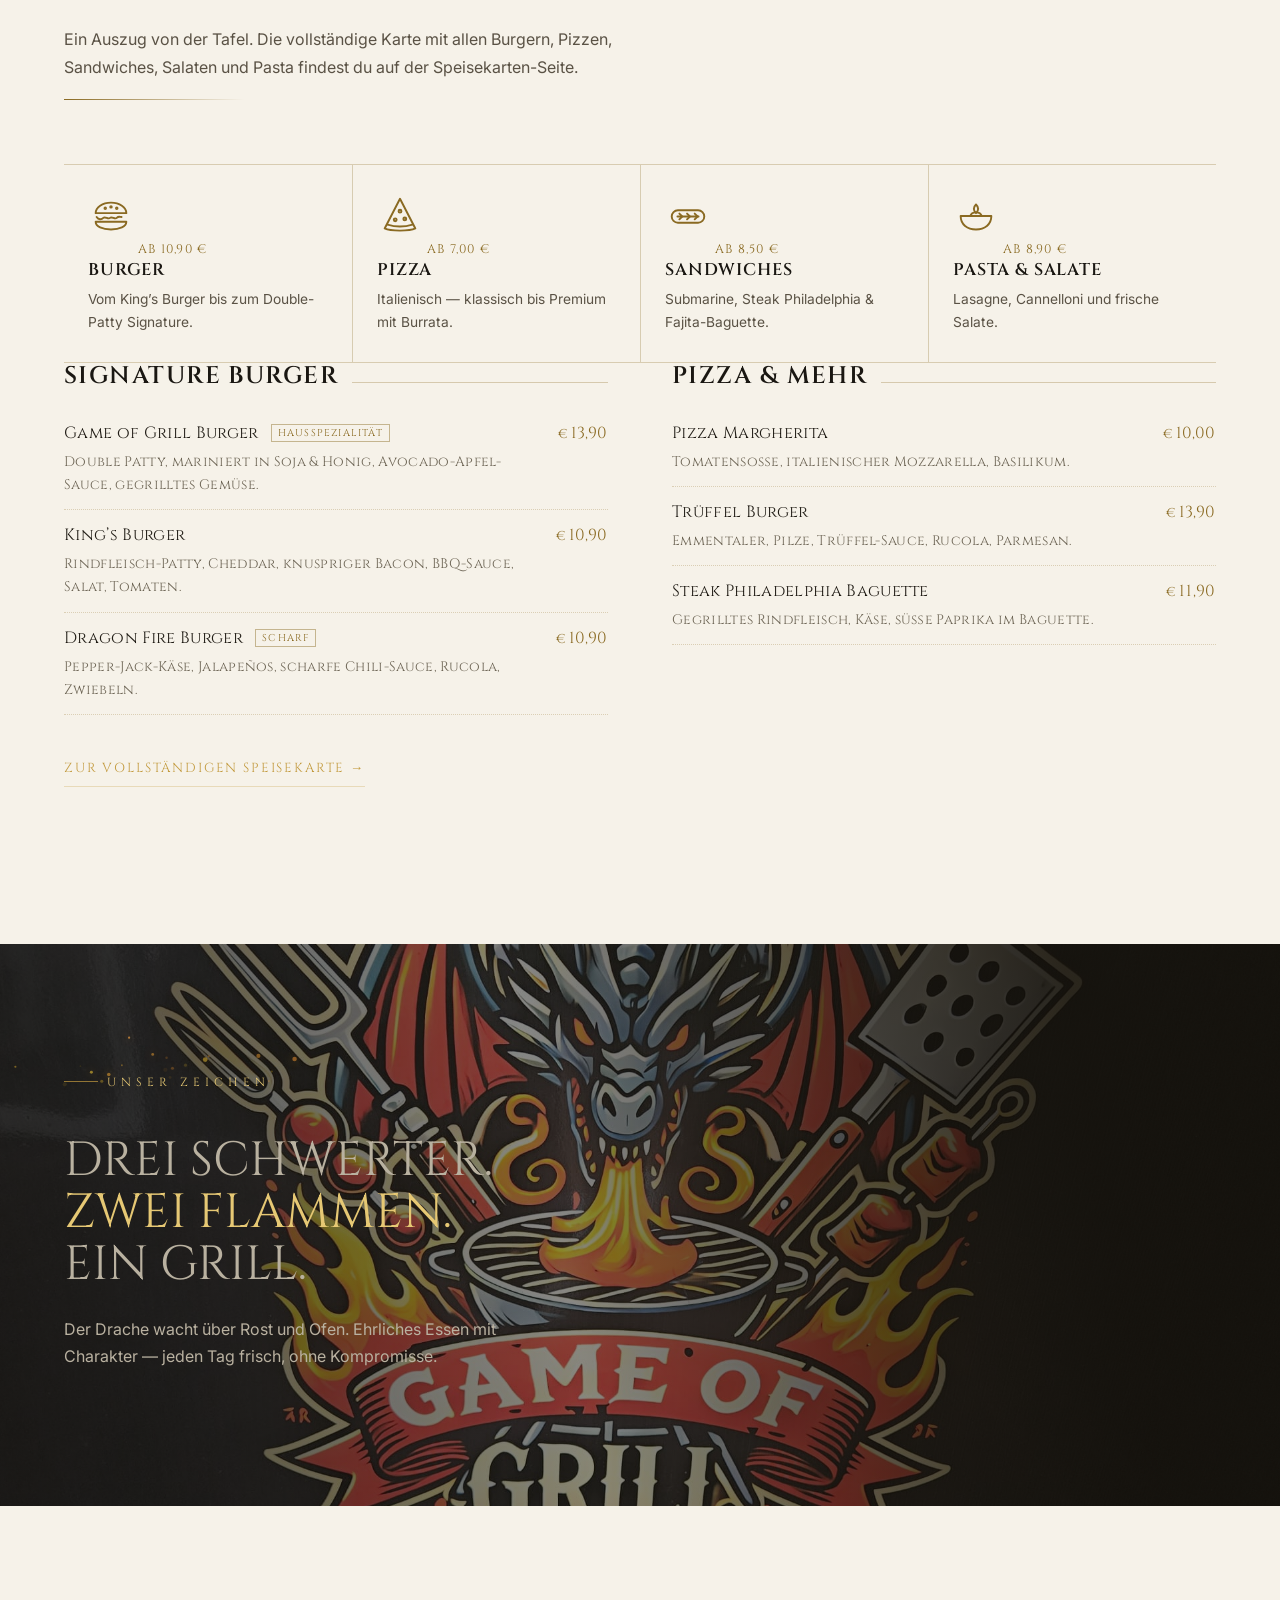
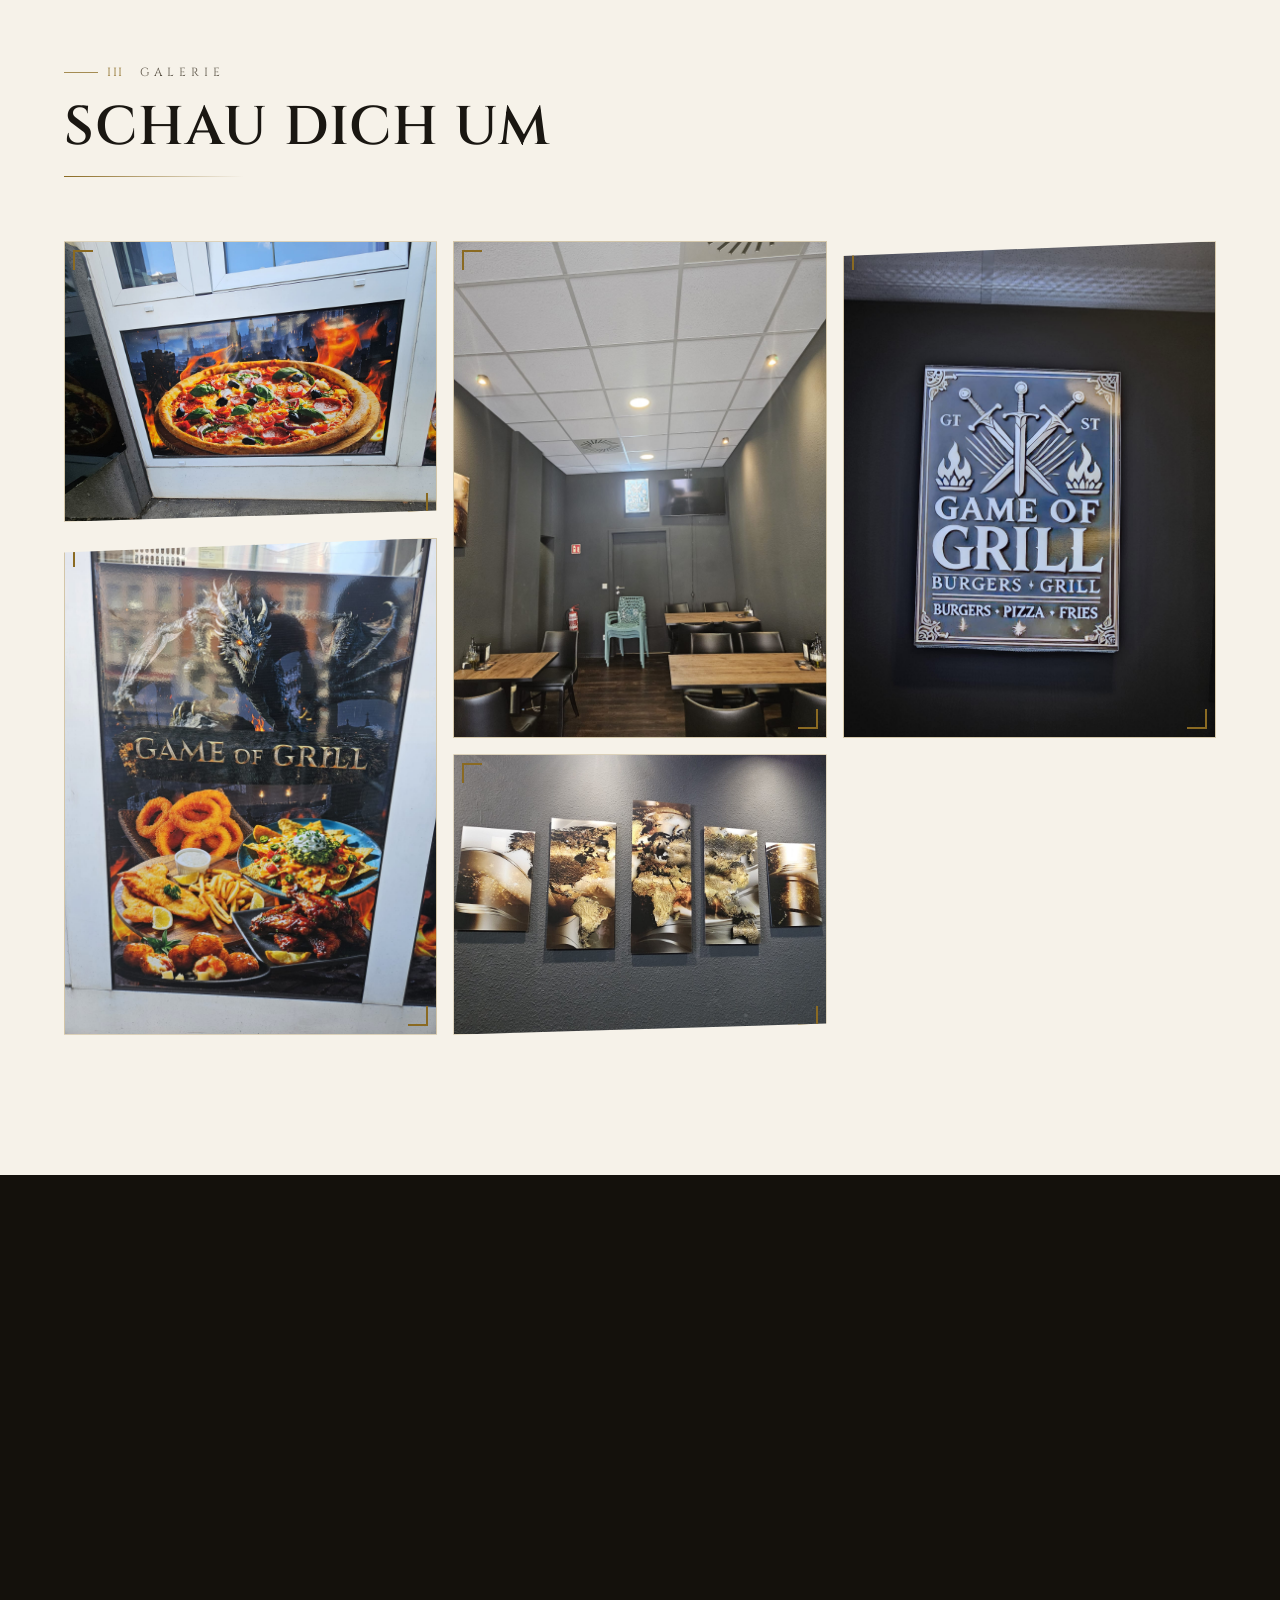
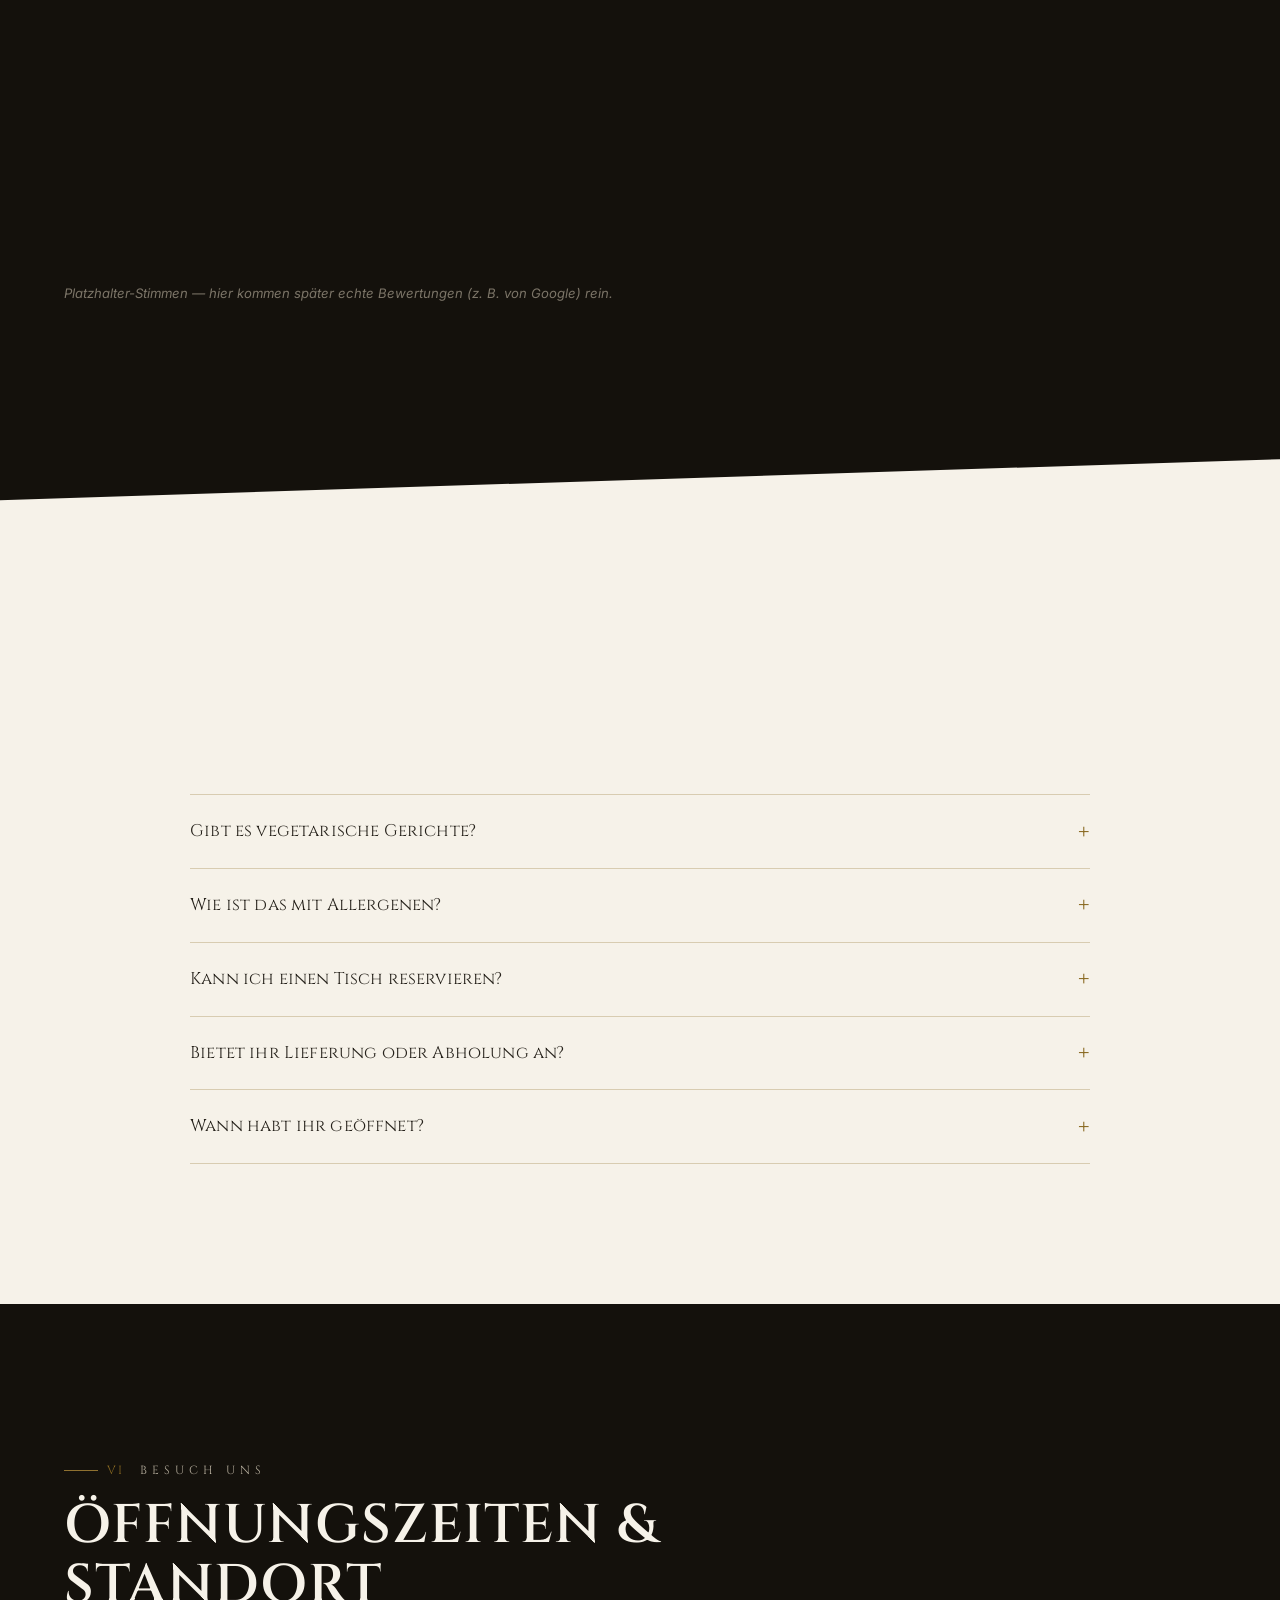
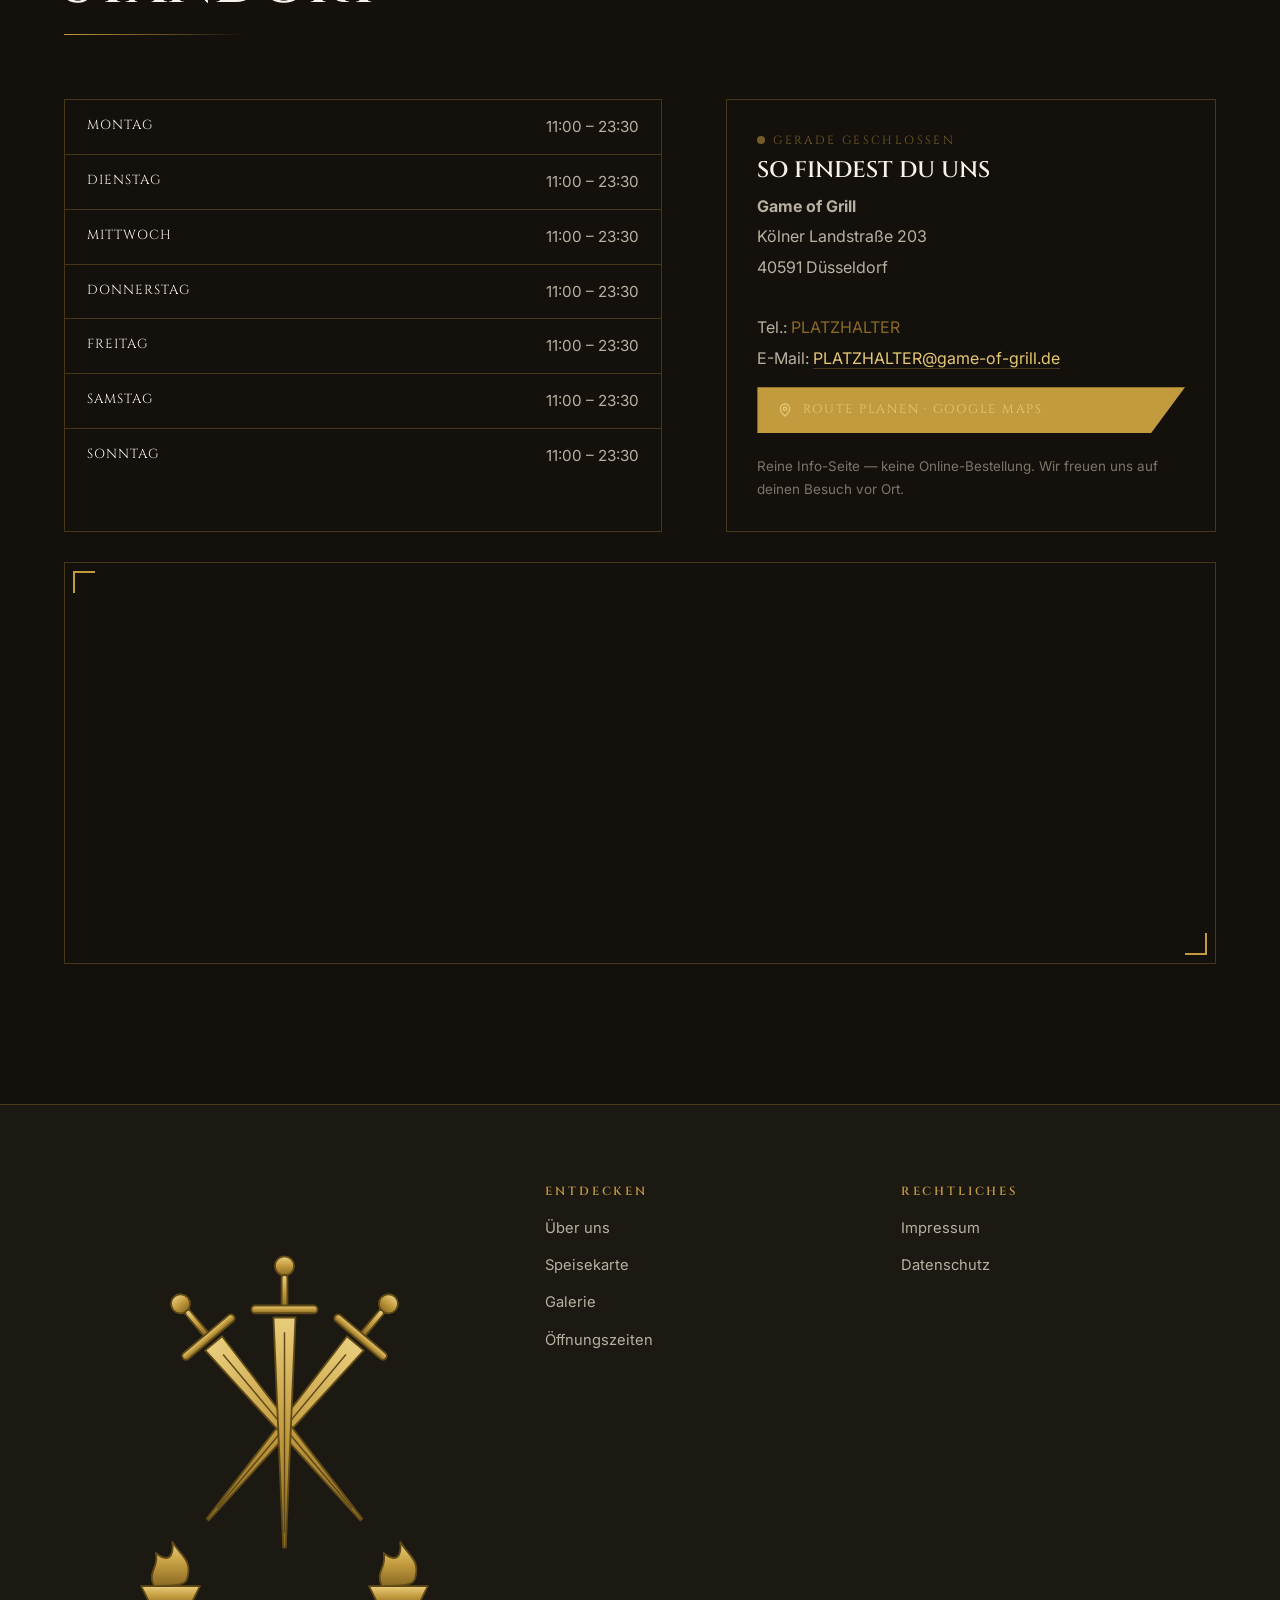
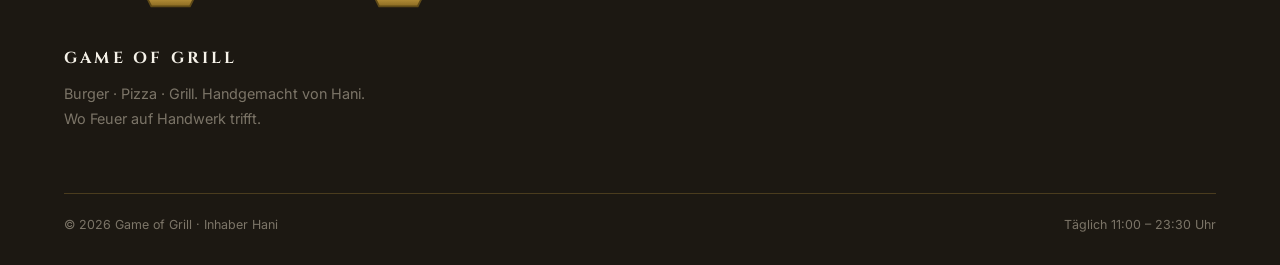
==== commit cbf8d292: "Drei weitere Feuereffekte - Glut/Funken (Canvas) in beiden dunklen Foto-Baendern (Signature & Drei S" ====
--- a/index.html
+++ b/index.html
@@ -94,6 +94,8 @@
 
     <!-- Animiertes Wappen: Schwerter fächern auf, Flammen flackern, Glut steigt -->
     <div class="hero__crest" aria-hidden="true">
+      <span class="hero__flare"></span>
+      <span class="smoke s1"></span><span class="smoke s2"></span><span class="smoke s3"></span>
       <canvas id="embers"></canvas>
       <svg viewBox="0 0 240 250" class="crest-draw">
         <defs>
@@ -197,6 +199,7 @@
 <!-- ============ FOTO-BAND: SIGNATURE ============ -->
 <section class="feature" aria-label="Hausspezialität: Game of Grill Burger">
   <div class="feature__img" style="background-image:url('images/burger-board.jpg'); background-position:center right" aria-hidden="true"></div>
+  <canvas class="feature__embers" aria-hidden="true"></canvas>
   <div class="wrap">
     <div class="feature__card reveal">
       <p class="eyebrow">Die Hausspezialität</p>
@@ -302,6 +305,7 @@
 <!-- ============ MARKEN-BILDBAND ============ -->
 <section class="feature feature--right" aria-label="Unser Zeichen">
   <div class="feature__img" style="background-image:url('images/dragon-logo.jpg')" aria-hidden="true"></div>
+  <canvas class="feature__embers" aria-hidden="true"></canvas>
   <div class="wrap">
     <div class="feature__card reveal">
       <p class="eyebrow">Unser Zeichen</p>
--- a/css/style.css
+++ b/css/style.css
@@ -477,8 +477,35 @@
 .hero__crest .flame-flicker { filter: drop-shadow(0 -2px 5px rgba(255,150,50,.8)); }
 .hero__crest svg { overflow: visible; }
 
+/* Glut/Funken in den dunklen Foto-Bändern */
+.feature__embers { position: absolute; inset: 0; z-index: 1; pointer-events: none; }
+
+/* Flammen-Aufflacker beim Erscheinen des Wappens (einmalig) */
+.hero__flare { position: absolute; left: 50%; top: 55%; width: 62%; aspect-ratio: 1; z-index: 0;
+  pointer-events: none; opacity: 0; transform: translate(-50%,-50%) scale(.2);
+  background: radial-gradient(circle, rgba(255,205,110,.95), rgba(255,120,30,.5) 42%, transparent 70%);
+  animation: flareUp 1.5s ease-out .85s 1 both; }
+@keyframes flareUp {
+  0%   { opacity: 0; transform: translate(-50%,-50%) scale(.2); }
+  28%  { opacity: 1; transform: translate(-50%,-50%) scale(1.15); }
+  100% { opacity: 0; transform: translate(-50%,-50%) scale(1.7); }
+}
+
+/* Rauchschwaden über dem Grill-Wappen */
+.hero__crest .smoke { position: absolute; bottom: 40%; left: 50%; width: 74px; height: 74px; z-index: 3;
+  border-radius: 50%; pointer-events: none; opacity: 0; filter: blur(9px);
+  background: radial-gradient(circle, rgba(225,216,205,.22), transparent 70%); }
+.hero__crest .smoke.s1 { animation: smokeRise 6s ease-in .4s infinite; }
+.hero__crest .smoke.s2 { left: 43%; width: 60px; animation: smokeRise 7.4s ease-in 2.4s infinite; }
+.hero__crest .smoke.s3 { left: 57%; width: 66px; animation: smokeRise 6.6s ease-in 4.2s infinite; }
+@keyframes smokeRise {
+  0%   { opacity: 0; transform: translate(-50%,10%) scale(.5); }
+  18%  { opacity: .5; }
+  100% { opacity: 0; transform: translate(-50%,-130%) scale(1.7); }
+}
+
 @media (prefers-reduced-motion: reduce) {
-  .hero__fire, .hero__fire-glow { display: none; }
+  .hero__fire, .hero__fire-glow, .hero__flare, .hero__crest .smoke, .feature__embers { display: none; }
 }
 
 /* ============================================================
